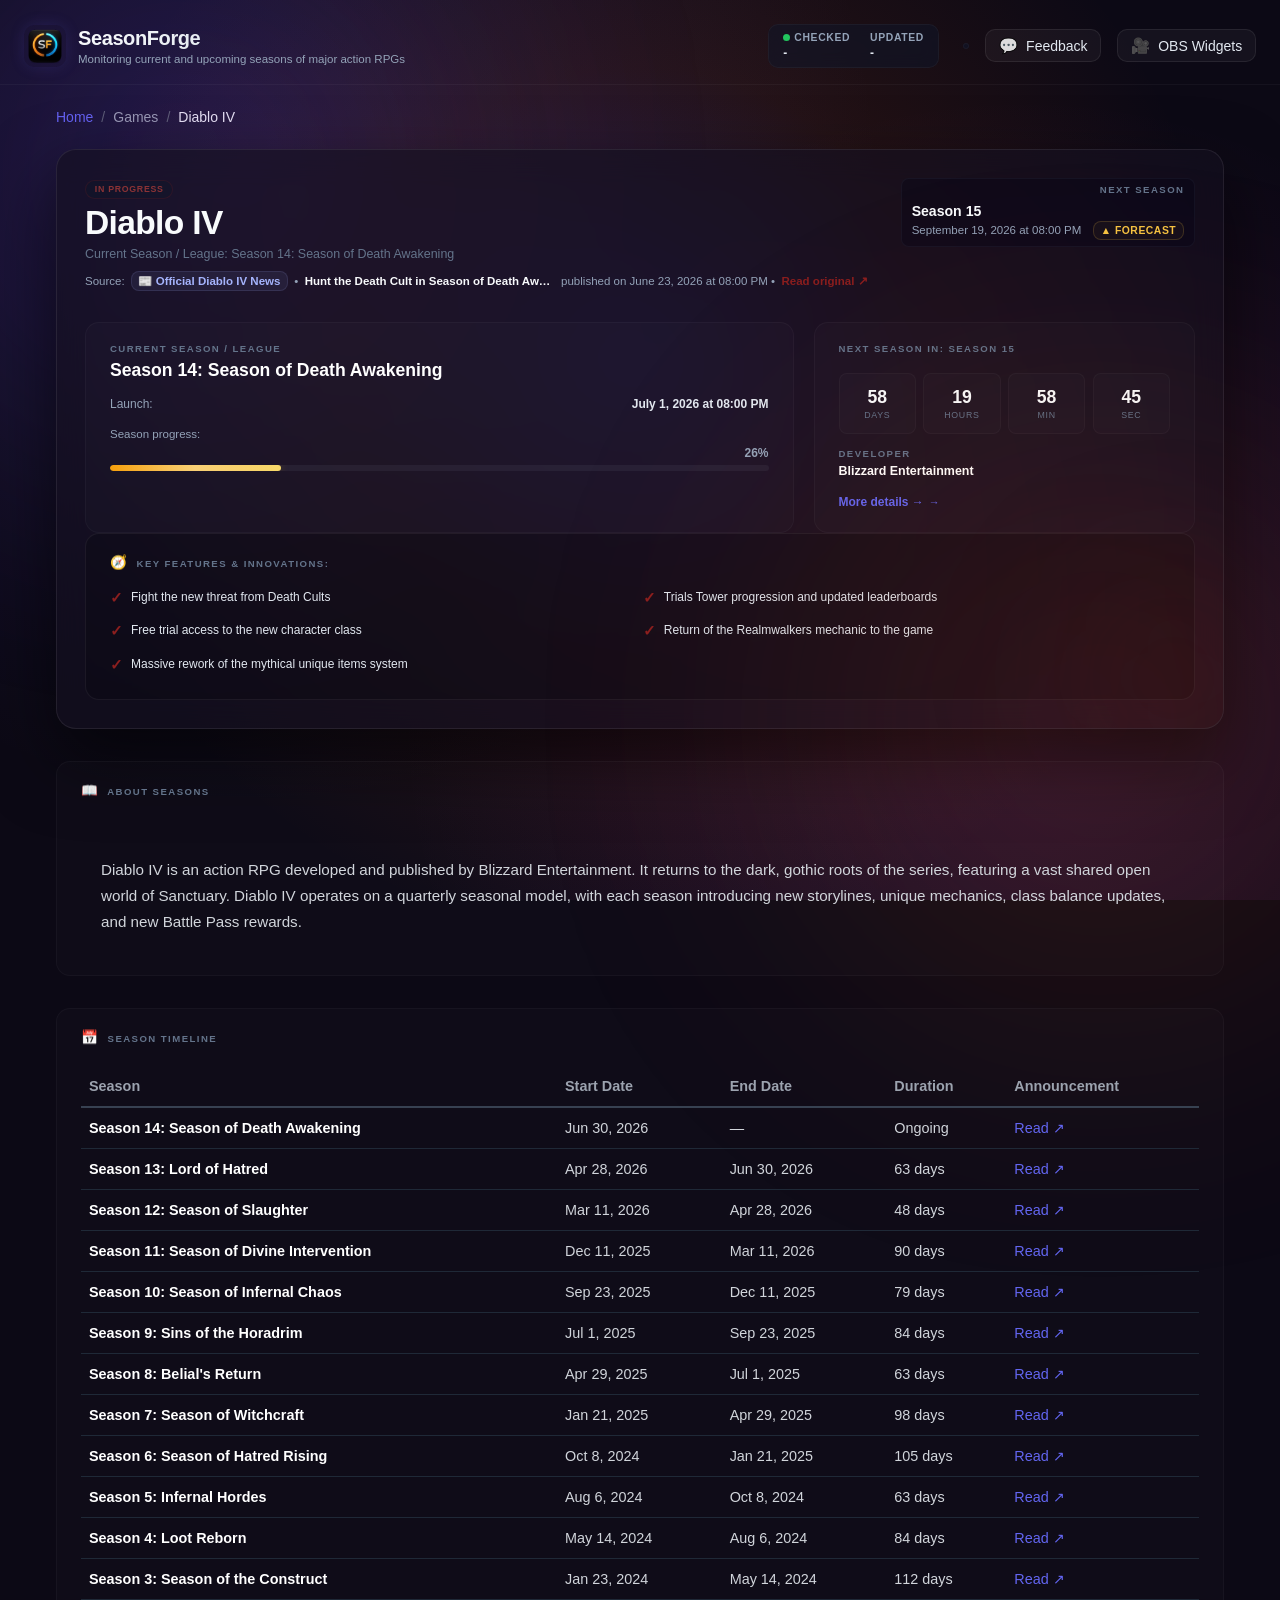
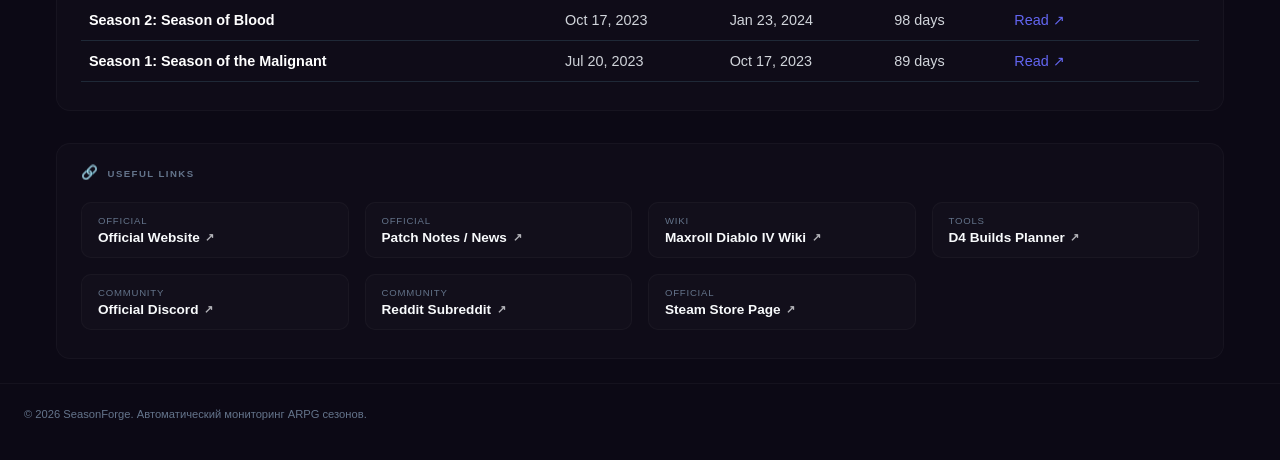
==== games/diablo-iv/index.html @ 928ba02d "fix: resolve CSS syntax error in .navbar__tab-emoji" ====
<!DOCTYPE html>
<html lang="en">
  <head>
    <meta charset="UTF-8" />
    <meta name="viewport" content="width=device-width, initial-scale=1.0" />
    <title>Diablo IV - SeasonForge</title>
    <meta name="description" content="Track Diablo IV seasons. Current: Season 14: Season of Death Awakening. Next season: Season 15 starts on 2026-09-19T17:00:00Z. Get live countdowns, timeline history, and useful links." />
    
    <!-- Open Graph / Facebook -->
    <meta property="og:type" content="website" />
    <meta property="og:title" content="Diablo IV - SeasonForge" />
    <meta property="og:description" content="Track Diablo IV seasons. Current: Season 14: Season of Death Awakening. Next season: Season 15 starts on 2026-09-19T17:00:00Z. Get live countdowns, timeline history, and useful links." />
    <meta property="og:image" content="https://seasonforge.online/assets/images/og-image.jpg" />
    
    <!-- Twitter -->
    <meta name="twitter:card" content="summary_large_image" />
    <meta name="twitter:title" content="Diablo IV - SeasonForge" />
    <meta name="twitter:description" content="Track Diablo IV seasons. Current: Season 14: Season of Death Awakening. Next season: Season 15 starts on 2026-09-19T17:00:00Z. Get live countdowns, timeline history, and useful links." />
    <meta name="twitter:image" content="https://seasonforge.online/assets/images/og-image.jpg" />

    <link rel="stylesheet" href="../../src/styles/main.css?v=1.0.1" />
    <link rel="icon" href="../../assets/favicon.png" type="image/png" />
    <link rel="canonical" href="https://seasonforge.online/games/diablo-iv/" />
    <link rel="alternate" hreflang="x-default" href="https://seasonforge.online/games/diablo-iv/" />
    <link rel="alternate" hreflang="en" href="https://seasonforge.online/games/diablo-iv/" />
    <link rel="alternate" hreflang="ru" href="https://seasonforge.online/games/diablo-iv/?lang=ru" />
    
    <!-- Schema.org JSON-LD -->
    <script type="application/ld+json">{
  "@context": "https://schema.org",
  "@graph": [
    {
      "@type": "VideoGame",
      "name": "Diablo IV",
      "description": "Diablo IV is an action RPG developed and published by Blizzard Entertainment. It returns to the dark, gothic roots of the series, featuring a vast shared open world of Sanctuary. Diablo IV operates on a quarterly seasonal model, with each season introducing new storylines, unique mechanics, class balance updates, and new Battle Pass rewards.",
      "applicationCategory": "Game",
      "operatingSystem": "Windows",
      "publisher": {
        "@type": "Organization",
        "name": "Blizzard Entertainment"
      },
      "url": "https://seasonforge.online/games/diablo-iv/",
      "gamePlatform": [
        "PC",
        "Console"
      ],
      "genre": [
        "ARPG",
        "Action"
      ]
    },
    {
      "@type": "Event",
      "name": "Diablo IV - Season 14: Season of Death Awakening Launch",
      "startDate": "2026-07-01T17:00:00Z",
      "eventAttendanceMode": "https://schema.org/OnlineEventAttendanceMode",
      "eventStatus": "https://schema.org/EventScheduled",
      "location": {
        "@type": "VirtualLocation",
        "url": "https://seasonforge.online/games/diablo-iv/"
      },
      "description": "Launch event of the Season 14: Season of Death Awakening season for Diablo IV.",
      "organizer": {
        "@type": "Organization",
        "name": "Blizzard Entertainment"
      }
    },
    {
      "@type": "Event",
      "name": "Diablo IV - Season 15 Launch",
      "startDate": "2026-09-19T17:00:00Z",
      "eventAttendanceMode": "https://schema.org/OnlineEventAttendanceMode",
      "eventStatus": "https://schema.org/EventScheduled",
      "location": {
        "@type": "VirtualLocation",
        "url": "https://seasonforge.online/games/diablo-iv/"
      },
      "description": "Launch event of the upcoming Season 15 season for Diablo IV.",
      "organizer": {
        "@type": "Organization",
        "name": "Blizzard Entertainment"
      }
    }
  ]
}</script>
  </head>
  <body>
    <header class="app-header">
      <a href="../../" class="app-header__logo-block" style="text-decoration: none; color: inherit;">
        <div class="app-header__icon" style="padding: 0; overflow: hidden; background: transparent; border: none;">
          <img src="../../assets/favicon.png" alt="SeasonForge Icon" style="width: 100%; height: 100%; object-fit: cover; border-radius: inherit;" />
        </div>
        <div>
          <h1 class="app-header__title">SeasonForge</h1>
          <p class="app-header__subtitle" id="app-header-subtitle">Monitoring current and upcoming seasons of major action RPGs</p>
        </div>
      </a>
      <div class="app-header__right-block">
        <div class="app-header__meta">
          <div class="app-header__meta-item">
            <span class="app-header__meta-label" id="lbl-status-check"><span class="status-dot"></span> Checked</span>
            <strong id="last-checked-time">-</strong>
          </div>
          <div class="app-header__meta-item">
            <span class="app-header__meta-label" id="lbl-last-updated">Updated</span>
            <strong id="last-updated-time">-</strong>
          </div>
        </div>
        <div class="app-header__tools">
          <div id="lang-switcher" class="lang-switcher"></div>
          <button id="feedback-trigger-btn" class="feedback-trigger-btn">
            <span class="feedback-trigger-btn__icon">💬</span>
            <span id="lbl-feedback-btn">Feedback</span>
          </button>
          <button id="streamer-trigger-btn" class="streamer-trigger-btn">
            <span class="streamer-trigger-btn__icon">🎥</span>
            <span id="lbl-streamer-btn">OBS Widgets</span>
          </button>
        </div>
      </div>
    </header>

    <div class="app-layout" style="display: flex; flex-direction: column; gap: 1rem; max-width: 1200px; margin: 0 auto; padding: 1.5rem 1rem;">
      <nav class="breadcrumbs" id="breadcrumbs" style="display: flex; align-items: center; gap: 0.5rem; font-size: 0.875rem; color: #9ca3af; margin-bottom: 0.5rem;">
        <a href="../../" class="breadcrumbs__link" id="breadcrumbs-home" style="color: var(--color-primary, #6366f1); text-decoration: none; transition: opacity 0.2s;">Home</a>
        <span class="breadcrumbs__separator" style="opacity: 0.5;">/</span>
        <span class="breadcrumbs__link" id="breadcrumbs-games" style="color: #9ca3af;">Games</span>
        <span class="breadcrumbs__separator" style="opacity: 0.5;">/</span>
        <span class="breadcrumbs__current" style="color: #f3f4f6; font-weight: 500;">Diablo IV</span>
      </nav>

      <main class="game-page-content" id="game-page-root" data-game-id="diablo-iv" style="width: 100%;">
        
    <article class="game-card" data-game-id="diablo-iv" style="--game-color: #8b1f1f;">
      <div class="game-card__glow"></div>
      <div class="game-card__header">
        <div class="game-card__title-block">
          <span class="game-card__pill game-card__pill--in-progress">IN PROGRESS</span>
          <h2 class="game-card__title">Diablo IV</h2>
          <p class="game-card__subtitle">Current Season / League: Season 14: Season of Death Awakening</p>
          
      <p class="game-card__source-info">
        Source: <span class="game-card__source-badge">📰 Official Diablo IV News</span> • 
        <span class="game-card__source-title" title="Hunt the Death Cult in Season of Death Awakening">Hunt the Death Cult in Season of Death Awakening</span> published on June 23, 2026 at 08:00 PM • 
        <a href="https://news.blizzard.com/en-us/article/24268702/hunt-the-death-cult-in-season-of-death-awakening" target="_blank" class="game-card__source-link">Read original ↗</a>
      </p>
    
        </div>
        <div class="game-card__next-season">
          <span class="game-card__label">Next Season</span>
          <div class="game-card__next-season-title">
            <strong>Season 15</strong>
          </div>
          <p class="game-card__next-season-date">September 19, 2026 at 08:00 PM <span class="verification-badge verification-badge--estimated" title="This date is calculated by an algorithm based on historical cycles and is not an official announcement" style="margin-left: 0.5rem; cursor: help; vertical-align: middle;">▲ Forecast</span></p>
        </div>
      </div>

      <div class="game-card__body">
        <section class="game-card__panel game-card__panel--main">
          <span class="game-card__label">Current Season / League</span>
          <h3 class="game-card__season">
            <span>Season 14: Season of Death Awakening</span>
          </h3>
          <div class="game-card__meta-row">
            <span>Launch:</span>
            <span>July 1, 2026 at 08:00 PM</span>
          </div>

          <div class="game-card__progress-block">
            <div class="game-card__progress-meta">
              <span>Season progress:</span>
            </div>
            
    <div class="progress-bar" role="progressbar" aria-valuemin="0" aria-valuemax="100" aria-valuenow="26">
      <div class="progress-bar__label">26%</div>
      <div class="progress-bar__track">
        <div class="progress-bar__fill" style="width: 26%; "></div>
      </div>
    </div>
  
          </div>
          
        </section>

        <section class="game-card__panel game-card__panel--side">
          <span class="game-card__label">
            <span class="game-card__countdown-prefix">Next season in:</span>
            <span class="game-card__countdown-name">Season 15</span>
          </span>
          
      <div class="game-card__countdown">
        <div class="game-card__countdown-item"><strong data-countdown="days">58</strong><span>days</span></div>
        <div class="game-card__countdown-item"><strong data-countdown="hours">19</strong><span>hours</span></div>
        <div class="game-card__countdown-item"><strong data-countdown="minutes">58</strong><span>min</span></div>
        <div class="game-card__countdown-item"><strong data-countdown="seconds">45</strong><span>sec</span></div>
      </div>
    
          <div class="game-card__developer">
            <span class="game-card__label">Developer</span>
            <strong>Blizzard Entertainment</strong>
          </div>
          <a class="game-card__link" href="https://news.blizzard.com/en-us/article/24268702/hunt-the-death-cult-in-season-of-death-awakening" target="_blank" rel="noopener noreferrer">More details →</a>
        </section>
      </div>

      
      <section class="game-card__panel game-card__panel--features">
        <div class="game-card__features-header">
          <span class="game-card__label"><span class="game-card__features-compass">🧭</span> KEY FEATURES & INNOVATIONS:</span>
        </div>
        <ul class="game-card__feature-grid">
      <li class="game-card__feature-item">
        <span class="game-card__feature-check">✓</span>
        <span class="game-card__feature-text">Fight the new threat from Death Cults</span>
      </li>
    
      <li class="game-card__feature-item">
        <span class="game-card__feature-check">✓</span>
        <span class="game-card__feature-text">Trials Tower progression and updated leaderboards</span>
      </li>
    
      <li class="game-card__feature-item">
        <span class="game-card__feature-check">✓</span>
        <span class="game-card__feature-text">Free trial access to the new character class</span>
      </li>
    
      <li class="game-card__feature-item">
        <span class="game-card__feature-check">✓</span>
        <span class="game-card__feature-text">Return of the Realmwalkers mechanic to the game</span>
      </li>
    
      <li class="game-card__feature-item">
        <span class="game-card__feature-check">✓</span>
        <span class="game-card__feature-text">Massive rework of the mythical unique items system</span>
      </li>
    </ul>
      </section>
    
      <div class="game-card__watermark">
        <img src="../../assets/logo.png" alt="SeasonForge Logo" class="game-card__watermark-logo" />
        <span class="game-card__watermark-dot">•</span>
        <span class="game-card__watermark-text">seasonforge.online</span>
      </div>
    </article>
  
      </main>

      <!-- About Section -->
      <section class="game-card__panel game-card__panel--about" id="about-section" style="margin-top: 1rem; width: 100%;">
        <div class="game-card__features-header">
          <span class="game-card__label"><span class="game-card__features-compass">📖</span> <span id="lbl-about-title">About Seasons</span></span>
        </div>
        <div class="game-card__about-content" id="about-content" style="padding: 1.25rem; line-height: 1.7; color: #d1d5db; font-size: 0.95rem; white-space: pre-line;">
          Diablo IV is an action RPG developed and published by Blizzard Entertainment. It returns to the dark, gothic roots of the series, featuring a vast shared open world of Sanctuary. Diablo IV operates on a quarterly seasonal model, with each season introducing new storylines, unique mechanics, class balance updates, and new Battle Pass rewards.
        </div>
      </section>

      <!-- Embedded bilingual content for zero-fetch translation -->
      <script type="application/json" id="about-translations-data">{"en":"Diablo IV is an action RPG developed and published by Blizzard Entertainment. It returns to the dark, gothic roots of the series, featuring a vast shared open world of Sanctuary. Diablo IV operates on a quarterly seasonal model, with each season introducing new storylines, unique mechanics, class balance updates, and new Battle Pass rewards.","ru":"Diablo IV — это action RPG, разработанная и выпущенная Blizzard Entertainment. Игра возвращается к мрачным готическим корням серии, предлагая просторный общий открытый мир Санктуария. Diablo IV работает по квартальной сезонной модели, где каждый сезон представляет новые сюжетные линии, уникальные механики, изменения баланса классов и награды боевого пропуска."}</script>

      <!-- Season Timeline Section -->
      <section class="game-card__panel game-card__panel--history" id="history-section" style="margin-top: 1rem; width: 100%;">
        <div class="game-card__features-header">
          <span class="game-card__label"><span class="game-card__features-compass">📅</span> <span id="lbl-history-title">Season Timeline</span></span>
        </div>
        <div class="game-card__history-table-container" style="overflow-x: auto; padding: 0.5rem 0;">
          <table class="history-table" style="width: 100%; border-collapse: collapse; text-align: left; font-size: 0.9rem; color: #d1d5db;">
            <thead>
              <tr style="border-bottom: 2px solid #374151;">
                <th id="lbl-th-season" style="padding: 0.75rem 0.5rem; color: #9ca3af;">Season</th>
                <th id="lbl-th-start" style="padding: 0.75rem 0.5rem; color: #9ca3af;">Start Date</th>
                <th id="lbl-th-end" style="padding: 0.75rem 0.5rem; color: #9ca3af;">End Date</th>
                <th id="lbl-th-duration" style="padding: 0.75rem 0.5rem; color: #9ca3af;">Duration</th>
                <th id="lbl-th-link" style="padding: 0.75rem 0.5rem; color: #9ca3af;">Announcement</th>
              </tr>
            </thead>
            <tbody id="history-table-body">
              
            <tr style="border-bottom: 1px solid #1f2937;">
              <td style="padding: 0.75rem 0.5rem; font-weight: 600; color: #ffffff;">Season 14: Season of Death Awakening</td>
              <td style="padding: 0.75rem 0.5rem;">Jun 30, 2026</td>
              <td style="padding: 0.75rem 0.5rem;">—</td>
              <td style="padding: 0.75rem 0.5rem;">Ongoing</td>
              <td style="padding: 0.75rem 0.5rem;"><a href="https://news.blizzard.com/en-us/article/24268702/hunt-the-death-cult-in-season-of-death-awakening" target="_blank" class="history-table__link">Read ↗</a></td>
            </tr>
          

            <tr style="border-bottom: 1px solid #1f2937;">
              <td style="padding: 0.75rem 0.5rem; font-weight: 600; color: #ffffff;">Season 13: Lord of Hatred</td>
              <td style="padding: 0.75rem 0.5rem;">Apr 28, 2026</td>
              <td style="padding: 0.75rem 0.5rem;">Jun 30, 2026</td>
              <td style="padding: 0.75rem 0.5rem;">63 days</td>
              <td style="padding: 0.75rem 0.5rem;"><a href="https://news.blizzard.com/en-us/diablo4" target="_blank" class="history-table__link">Read ↗</a></td>
            </tr>
          

            <tr style="border-bottom: 1px solid #1f2937;">
              <td style="padding: 0.75rem 0.5rem; font-weight: 600; color: #ffffff;">Season 12: Season of Slaughter</td>
              <td style="padding: 0.75rem 0.5rem;">Mar 11, 2026</td>
              <td style="padding: 0.75rem 0.5rem;">Apr 28, 2026</td>
              <td style="padding: 0.75rem 0.5rem;">48 days</td>
              <td style="padding: 0.75rem 0.5rem;"><a href="https://news.blizzard.com/en-us/diablo4" target="_blank" class="history-table__link">Read ↗</a></td>
            </tr>
          

            <tr style="border-bottom: 1px solid #1f2937;">
              <td style="padding: 0.75rem 0.5rem; font-weight: 600; color: #ffffff;">Season 11: Season of Divine Intervention</td>
              <td style="padding: 0.75rem 0.5rem;">Dec 11, 2025</td>
              <td style="padding: 0.75rem 0.5rem;">Mar 11, 2026</td>
              <td style="padding: 0.75rem 0.5rem;">90 days</td>
              <td style="padding: 0.75rem 0.5rem;"><a href="https://news.blizzard.com/en-us/diablo4" target="_blank" class="history-table__link">Read ↗</a></td>
            </tr>
          

            <tr style="border-bottom: 1px solid #1f2937;">
              <td style="padding: 0.75rem 0.5rem; font-weight: 600; color: #ffffff;">Season 10: Season of Infernal Chaos</td>
              <td style="padding: 0.75rem 0.5rem;">Sep 23, 2025</td>
              <td style="padding: 0.75rem 0.5rem;">Dec 11, 2025</td>
              <td style="padding: 0.75rem 0.5rem;">79 days</td>
              <td style="padding: 0.75rem 0.5rem;"><a href="https://news.blizzard.com/en-us/diablo4" target="_blank" class="history-table__link">Read ↗</a></td>
            </tr>
          

            <tr style="border-bottom: 1px solid #1f2937;">
              <td style="padding: 0.75rem 0.5rem; font-weight: 600; color: #ffffff;">Season 9: Sins of the Horadrim</td>
              <td style="padding: 0.75rem 0.5rem;">Jul 1, 2025</td>
              <td style="padding: 0.75rem 0.5rem;">Sep 23, 2025</td>
              <td style="padding: 0.75rem 0.5rem;">84 days</td>
              <td style="padding: 0.75rem 0.5rem;"><a href="https://news.blizzard.com/en-us/diablo4" target="_blank" class="history-table__link">Read ↗</a></td>
            </tr>
          

            <tr style="border-bottom: 1px solid #1f2937;">
              <td style="padding: 0.75rem 0.5rem; font-weight: 600; color: #ffffff;">Season 8: Belial&#39;s Return</td>
              <td style="padding: 0.75rem 0.5rem;">Apr 29, 2025</td>
              <td style="padding: 0.75rem 0.5rem;">Jul 1, 2025</td>
              <td style="padding: 0.75rem 0.5rem;">63 days</td>
              <td style="padding: 0.75rem 0.5rem;"><a href="https://news.blizzard.com/en-us/diablo4" target="_blank" class="history-table__link">Read ↗</a></td>
            </tr>
          

            <tr style="border-bottom: 1px solid #1f2937;">
              <td style="padding: 0.75rem 0.5rem; font-weight: 600; color: #ffffff;">Season 7: Season of Witchcraft</td>
              <td style="padding: 0.75rem 0.5rem;">Jan 21, 2025</td>
              <td style="padding: 0.75rem 0.5rem;">Apr 29, 2025</td>
              <td style="padding: 0.75rem 0.5rem;">98 days</td>
              <td style="padding: 0.75rem 0.5rem;"><a href="https://news.blizzard.com/en-us/diablo4" target="_blank" class="history-table__link">Read ↗</a></td>
            </tr>
          

            <tr style="border-bottom: 1px solid #1f2937;">
              <td style="padding: 0.75rem 0.5rem; font-weight: 600; color: #ffffff;">Season 6: Season of Hatred Rising</td>
              <td style="padding: 0.75rem 0.5rem;">Oct 8, 2024</td>
              <td style="padding: 0.75rem 0.5rem;">Jan 21, 2025</td>
              <td style="padding: 0.75rem 0.5rem;">105 days</td>
              <td style="padding: 0.75rem 0.5rem;"><a href="https://news.blizzard.com/en-us/diablo4" target="_blank" class="history-table__link">Read ↗</a></td>
            </tr>
          

            <tr style="border-bottom: 1px solid #1f2937;">
              <td style="padding: 0.75rem 0.5rem; font-weight: 600; color: #ffffff;">Season 5: Infernal Hordes</td>
              <td style="padding: 0.75rem 0.5rem;">Aug 6, 2024</td>
              <td style="padding: 0.75rem 0.5rem;">Oct 8, 2024</td>
              <td style="padding: 0.75rem 0.5rem;">63 days</td>
              <td style="padding: 0.75rem 0.5rem;"><a href="https://news.blizzard.com/en-us/diablo4" target="_blank" class="history-table__link">Read ↗</a></td>
            </tr>
          

            <tr style="border-bottom: 1px solid #1f2937;">
              <td style="padding: 0.75rem 0.5rem; font-weight: 600; color: #ffffff;">Season 4: Loot Reborn</td>
              <td style="padding: 0.75rem 0.5rem;">May 14, 2024</td>
              <td style="padding: 0.75rem 0.5rem;">Aug 6, 2024</td>
              <td style="padding: 0.75rem 0.5rem;">84 days</td>
              <td style="padding: 0.75rem 0.5rem;"><a href="https://news.blizzard.com/en-us/diablo4" target="_blank" class="history-table__link">Read ↗</a></td>
            </tr>
          

            <tr style="border-bottom: 1px solid #1f2937;">
              <td style="padding: 0.75rem 0.5rem; font-weight: 600; color: #ffffff;">Season 3: Season of the Construct</td>
              <td style="padding: 0.75rem 0.5rem;">Jan 23, 2024</td>
              <td style="padding: 0.75rem 0.5rem;">May 14, 2024</td>
              <td style="padding: 0.75rem 0.5rem;">112 days</td>
              <td style="padding: 0.75rem 0.5rem;"><a href="https://news.blizzard.com/en-us/diablo4" target="_blank" class="history-table__link">Read ↗</a></td>
            </tr>
          

            <tr style="border-bottom: 1px solid #1f2937;">
              <td style="padding: 0.75rem 0.5rem; font-weight: 600; color: #ffffff;">Season 2: Season of Blood</td>
              <td style="padding: 0.75rem 0.5rem;">Oct 17, 2023</td>
              <td style="padding: 0.75rem 0.5rem;">Jan 23, 2024</td>
              <td style="padding: 0.75rem 0.5rem;">98 days</td>
              <td style="padding: 0.75rem 0.5rem;"><a href="https://news.blizzard.com/en-us/diablo4" target="_blank" class="history-table__link">Read ↗</a></td>
            </tr>
          

            <tr style="border-bottom: 1px solid #1f2937;">
              <td style="padding: 0.75rem 0.5rem; font-weight: 600; color: #ffffff;">Season 1: Season of the Malignant</td>
              <td style="padding: 0.75rem 0.5rem;">Jul 20, 2023</td>
              <td style="padding: 0.75rem 0.5rem;">Oct 17, 2023</td>
              <td style="padding: 0.75rem 0.5rem;">89 days</td>
              <td style="padding: 0.75rem 0.5rem;"><a href="https://news.blizzard.com/en-us/diablo4" target="_blank" class="history-table__link">Read ↗</a></td>
            </tr>
          
            </tbody>
          </table>
        </div>
      </section>

      <!-- Embedded history translations data -->
      <script type="application/json" id="history-translations-data">[{"season":{"en":"Season 14: Season of Death Awakening","ru":"Season 14: Season of Death Awakening"},"startDate":"2026-06-30","endDate":null,"sourceUrl":"https://news.blizzard.com/en-us/article/24268702/hunt-the-death-cult-in-season-of-death-awakening"},{"season":{"en":"Season 13: Lord of Hatred","ru":"Season 13: Lord of Hatred"},"startDate":"2026-04-28","endDate":"2026-06-30","sourceUrl":"https://news.blizzard.com/en-us/diablo4"},{"season":{"en":"Season 12: Season of Slaughter","ru":"Season 12: Season of Slaughter"},"startDate":"2026-03-11","endDate":"2026-04-28","sourceUrl":"https://news.blizzard.com/en-us/diablo4"},{"season":{"en":"Season 11: Season of Divine Intervention","ru":"Season 11: Season of Divine Intervention"},"startDate":"2025-12-11","endDate":"2026-03-11","sourceUrl":"https://news.blizzard.com/en-us/diablo4"},{"season":{"en":"Season 10: Season of Infernal Chaos","ru":"Season 10: Season of Infernal Chaos"},"startDate":"2025-09-23","endDate":"2025-12-11","sourceUrl":"https://news.blizzard.com/en-us/diablo4"},{"season":{"en":"Season 9: Sins of the Horadrim","ru":"Season 9: Sins of the Horadrim"},"startDate":"2025-07-01","endDate":"2025-09-23","sourceUrl":"https://news.blizzard.com/en-us/diablo4"},{"season":{"en":"Season 8: Belial's Return","ru":"Season 8: Belial's Return"},"startDate":"2025-04-29","endDate":"2025-07-01","sourceUrl":"https://news.blizzard.com/en-us/diablo4"},{"season":{"en":"Season 7: Season of Witchcraft","ru":"Season 7: Season of Witchcraft"},"startDate":"2025-01-21","endDate":"2025-04-29","sourceUrl":"https://news.blizzard.com/en-us/diablo4"},{"season":{"en":"Season 6: Season of Hatred Rising","ru":"Season 6: Season of Hatred Rising"},"startDate":"2024-10-08","endDate":"2025-01-21","sourceUrl":"https://news.blizzard.com/en-us/diablo4"},{"season":{"en":"Season 5: Infernal Hordes","ru":"Season 5: Infernal Hordes"},"startDate":"2024-08-06","endDate":"2024-10-08","sourceUrl":"https://news.blizzard.com/en-us/diablo4"},{"season":{"en":"Season 4: Loot Reborn","ru":"Season 4: Loot Reborn"},"startDate":"2024-05-14","endDate":"2024-08-06","sourceUrl":"https://news.blizzard.com/en-us/diablo4"},{"season":{"en":"Season 3: Season of the Construct","ru":"Season 3: Season of the Construct"},"startDate":"2024-01-23","endDate":"2024-05-14","sourceUrl":"https://news.blizzard.com/en-us/diablo4"},{"season":{"en":"Season 2: Season of Blood","ru":"Season 2: Season of Blood"},"startDate":"2023-10-17","endDate":"2024-01-23","sourceUrl":"https://news.blizzard.com/en-us/diablo4"},{"season":{"en":"Season 1: Season of the Malignant","ru":"Season 1: Season of the Malignant"},"startDate":"2023-07-20","endDate":"2023-10-17","sourceUrl":"https://news.blizzard.com/en-us/diablo4"}]</script>

      <!-- Useful Links Section -->
      <section class="game-card__panel game-card__panel--links" id="links-section" style="margin-top: 1rem; width: 100%;">
        <div class="game-card__features-header">
          <span class="game-card__label"><span class="game-card__features-compass">🔗</span> <span id="lbl-links-title">Useful Links</span></span>
        </div>
        <div class="game-card__links-grid" id="links-grid">
          
              <div class="game-card__link-item">
                <span class="game-card__link-category">Official</span>
                <a href="https://diablo4.blizzard.com/" target="_blank" class="game-card__link-anchor">Official Website</a>
              </div>
            

              <div class="game-card__link-item">
                <span class="game-card__link-category">Official</span>
                <a href="https://news.blizzard.com/diablo4" target="_blank" class="game-card__link-anchor">Patch Notes / News</a>
              </div>
            

              <div class="game-card__link-item">
                <span class="game-card__link-category">Wiki</span>
                <a href="https://maxroll.gg/d4" target="_blank" class="game-card__link-anchor">Maxroll Diablo IV Wiki</a>
              </div>
            

              <div class="game-card__link-item">
                <span class="game-card__link-category">Tools</span>
                <a href="https://d4builds.gg/" target="_blank" class="game-card__link-anchor">D4 Builds Planner</a>
              </div>
            

              <div class="game-card__link-item">
                <span class="game-card__link-category">Community</span>
                <a href="https://discord.gg/diablo" target="_blank" class="game-card__link-anchor">Official Discord</a>
              </div>
            

              <div class="game-card__link-item">
                <span class="game-card__link-category">Community</span>
                <a href="https://www.reddit.com/r/diablo4/" target="_blank" class="game-card__link-anchor">Reddit Subreddit</a>
              </div>
            

              <div class="game-card__link-item">
                <span class="game-card__link-category">Official</span>
                <a href="https://store.steampowered.com/app/2344520/Diablo_IV/" target="_blank" class="game-card__link-anchor">Steam Store Page</a>
              </div>
            
        </div>
      </section>

      <!-- Embedded links translations data -->
      <script type="application/json" id="links-translations-data">[{"category":"Official","label":{"en":"Official Website","ru":"Официальный сайт"},"url":"https://diablo4.blizzard.com/"},{"category":"Official","label":{"en":"Patch Notes / News","ru":"Новости и патчноуты"},"url":"https://news.blizzard.com/diablo4"},{"category":"Wiki","label":{"en":"Maxroll Diablo IV Wiki","ru":"Вики от Maxroll"},"url":"https://maxroll.gg/d4"},{"category":"Tools","label":{"en":"D4 Builds Planner","ru":"Конструктор билдов D4"},"url":"https://d4builds.gg/"},{"category":"Community","label":{"en":"Official Discord","ru":"Официальный Discord"},"url":"https://discord.gg/diablo"},{"category":"Community","label":{"en":"Reddit Subreddit","ru":"Сообщество Reddit"},"url":"https://www.reddit.com/r/diablo4/"},{"category":"Official","label":{"en":"Steam Store Page","ru":"Страница в Steam"},"url":"https://store.steampowered.com/app/2344520/Diablo_IV/"}]</script>
    </div>

    <footer class="app-footer">
      <span id="lbl-footer-text">© 2026 SeasonForge. Автоматический мониторинг ARPG сезонов.</span>
    </footer>

    <div id="toast-root"></div>
    <div id="modal-root"></div>
    <script type="module" src="../../src/game-page.js?v=1.0.1"></script>
  </body>
</html>
---- src/styles/main.css ----
:root {
  color-scheme: dark;
  --bg: #0c0915;
  --panel: rgba(20, 16, 32, 0.65);
  --panel-strong: rgba(12, 9, 21, 0.88);
  --text: #f8fafc;
  --muted: #94a3b8;
  --muted-strong: #64748b;
  --border: rgba(255, 255, 255, 0.08);
  --border-soft: rgba(255, 255, 255, 0.04);
  --accent: #6366f1;
  --accent-soft: rgba(99, 102, 241, 0.08);
  --accent-glow: rgba(99, 102, 241, 0.3);
  --gold: #f59e0b;
  --gold-soft: rgba(245, 158, 11, 0.12);
  --gold-glow: rgba(245, 158, 11, 0.25);
  --green-soft: rgba(16, 185, 129, 0.1);
  --green-text: #a7f3d0;
  --amber-soft: rgba(245, 158, 11, 0.1);
  --amber-text: #fef08a;
  --radius-xs: 8px;
  --radius-sm: 10px;
  --radius-md: 16px;
  --radius-lg: 20px;
  --radius-xl: 24px;
  --font: 'Plus Jakarta Sans', sans-serif;
  --shadow-card: 0 30px 70px rgba(0, 0, 0, 0.6);
  --shadow-glow: 0 0 40px rgba(99, 102, 241, 0.04);
}

* {
  box-sizing: border-box;
}

body {
  margin: 0;
  font-family: var(--font);
  background: #0c0915;
  background-image: 
    radial-gradient(circle at 50% 40%, rgba(139, 92, 246, 0.18) 0%, rgba(234, 88, 12, 0.1) 35%, transparent 70%),
    radial-gradient(circle at 20% 20%, rgba(99, 102, 241, 0.15) 0%, transparent 50%),
    radial-gradient(circle at 80% 80%, rgba(217, 70, 239, 0.12) 0%, transparent 50%);
  background-attachment: fixed;
  color: #f8fafc;
  min-height: 100vh;
  overflow-x: hidden;
}

/* Ambient glow orbs */
body::before,
body::after {
  content: '';
  position: fixed;
  border-radius: 999px;
  filter: blur(140px);
  pointer-events: none;
  z-index: 0;
  opacity: 0.45;
}

body::before {
  width: 520px;
  height: 520px;
  top: -80px;
  left: -80px;
  background: rgba(124, 58, 237, 0.35);
}

body::after {
  width: 600px;
  height: 600px;
  right: -120px;
  bottom: -120px;
  background: rgba(234, 88, 12, 0.28);
}

/* ===== LAYOUT ===== */

.app-layout {
  display: grid;
  grid-template-columns: 380px minmax(0, 1fr);
  gap: 1.25rem;
  padding: 1.5rem 1.5rem 2rem;
  max-width: 1400px;
  margin: 0 auto;
}

#navbar,
#content {
  position: relative;
  z-index: 1;
}

#navbar {
  padding: 0;
}

#content {
  padding: 0;
  min-width: 0;
}

/* Shared panel style */
.navbar-panel,
.game-card,
.timeline-card,
.modal__content,
.toast {
  background: var(--panel);
  border: 1px solid var(--border);
  box-shadow: var(--shadow-card), inset 0 1px 0 rgba(255, 255, 255, 0.05);
  backdrop-filter: blur(12px);
}

/* ===== NAVBAR — Game Selection Panel ===== */

.navbar-panel {
  border-radius: var(--radius-md);
  padding: 0.75rem 0.75rem;
  position: sticky;
  top: 2.5rem;
  border-color: rgba(148, 163, 184, 0.15);
  box-shadow: var(--shadow-card), var(--shadow-glow);
}

.navbar-panel__header {
  display: flex;
  align-items: center;
  justify-content: space-between;
  gap: 0.6rem;
  margin-bottom: 0.4rem;
  padding-bottom: 0.4rem;
  border-bottom: 1px solid var(--border-soft);
}

.navbar-panel__icon {
  width: 36px;
  height: 36px;
  border-radius: var(--radius-sm);
  background: linear-gradient(135deg, rgba(99, 102, 241, 0.2), rgba(99, 102, 241, 0.08));
  border: 1px solid rgba(99, 102, 241, 0.3);
  display: flex;
  align-items: center;
  justify-content: center;
  font-size: 1rem;
  color: #a5b4fc;
}

.navbar-panel__eyebrow {
  margin: 0 0 0.15rem;
  font-size: 0.62rem;
  letter-spacing: 0.2em;
  text-transform: uppercase;
  color: #a5b4fc;
  font-weight: 600;
}

.navbar-panel__title {
  margin: 0;
  font-size: 1.1rem;
  font-weight: 800;
  letter-spacing: -0.03em;
  background: linear-gradient(135deg, #f8fafc, #a5b4fc);
  -webkit-background-clip: text;
  -webkit-text-fill-color: transparent;
  background-clip: text;
}

.navbar-panel__caption {
  margin: 0 0 0.5rem;
  font-size: 0.65rem;
  color: var(--muted-strong);
  letter-spacing: 0.02em;
}

.navbar__list {
  display: flex;
  flex-direction: column;
  gap: 0.6rem;
}

.navbar__tab {
  display: flex;
  align-items: center;
  gap: 0.4rem;
  padding: 0.5rem 0.55rem;
  border-radius: var(--radius-xs);
  background: rgba(18, 14, 28, 0.65);
  border: 1px solid rgba(255, 255, 255, 0.06);
  cursor: pointer;
  transition: transform 0.3s cubic-bezier(0.175, 0.885, 0.32, 1.275), 
              border-color 0.3s ease, 
              box-shadow 0.3s ease, 
              background 0.3s ease;
  min-height: 42px;
  position: relative;
}

.navbar__tab:hover {
  transform: translateY(-2px);
  border-color: color-mix(in srgb, var(--tab-color, var(--gold)) 40%, rgba(255, 255, 255, 0.15));
  background: linear-gradient(135deg, rgba(255, 255, 255, 0.04), color-mix(in srgb, var(--tab-color, var(--gold)) 8%, transparent));
  box-shadow: 0 6px 16px rgba(0, 0, 0, 0.35);
}

.navbar__tab:hover .navbar__tab-icon,
.navbar__tab:hover .navbar__tab-logo,
.navbar__tab:hover .navbar__tab-emoji {
  filter: drop-shadow(0 0 5px color-mix(in srgb, var(--tab-color, var(--gold)) 40%, transparent));
  transform: scale(1.04);
}

.navbar__tab.navbar__link--active {
  border-color: color-mix(in srgb, var(--tab-color, var(--gold)) 60%, transparent);
  box-shadow: 0 0 16px color-mix(in srgb, var(--tab-color, var(--gold)) 10%, transparent) inset,
              0 4px 20px rgba(0, 0, 0, 0.4),
              0 0 15px color-mix(in srgb, var(--tab-color, var(--gold)) 12%, transparent);
  background: linear-gradient(135deg, 
    rgba(255, 255, 255, 0.03),
    color-mix(in srgb, var(--tab-color, var(--gold)) 15%, transparent)
  );
  border-left: 4px solid var(--tab-color, var(--gold));
  border-radius: var(--radius-xs);
}

.navbar__tab-main {
  display: flex;
  align-items: center;
  gap: 0.65rem;
  flex: 1;
  min-width: 0;
}

.navbar__tab-icon {
  width: 28px;
  height: 28px;
  border-radius: var(--radius-xs);
  background: rgba(15, 23, 42, 0.6);
  border: 1px solid rgba(255, 255, 255, 0.08);
  display: flex;
  align-items: center;
  justify-content: center;
  font-size: 0.95rem;
  flex-shrink: 0;
  transition: filter 0.3s ease, transform 0.3s cubic-bezier(0.175, 0.885, 0.32, 1.275), background 0.2s ease;
}

.navbar__link--active .navbar__tab-icon {
  background: var(--tab-color, var(--accent));
  border-color: var(--tab-color, var(--accent));
  box-shadow: 0 0 10px color-mix(in srgb, var(--tab-color, var(--accent)) 30%, transparent);
}

.navbar__tab-logo {
  width: 100%;
  height: 100%;
  object-fit: contain;
  border-radius: inherit;
  padding: 3px;
  box-sizing: border-box;
  display: block;
  transition: filter 0.3s ease, transform 0.3s cubic-bezier(0.175, 0.885, 0.32, 1.275);
}

.navbar__tab-emoji {
  transition: filter 0.3s ease, transform 0.3s cubic-bezier(0.175, 0.885, 0.32, 1.275);
  display: flex;
  align-items: center;
  justify-content: center;
}

.navbar__tab-copy {
  display: flex;
  flex-direction: column;
  gap: 0.05rem;
  min-width: 0;
}

.navbar__name {
  margin: 0;
  font-weight: 700;
  color: #f8fafc;
  font-size: 0.88rem;
  white-space: nowrap;
  overflow: hidden;
  text-overflow: ellipsis;
}

.navbar__link--active .navbar__name {
  color: #fff;
}

.navbar__season {
  margin: 0;
  font-size: 0.72rem;
  color: #9aa8c3;
  white-space: nowrap;
  overflow: hidden;
  text-overflow: ellipsis;
}

.navbar__status {
  padding: 0.15rem 0.45rem;
  border-radius: 999px;
  font-size: 0.55rem;
  color: var(--muted);
  text-transform: uppercase;
  letter-spacing: 0.08em;
  background: rgba(255, 255, 255, 0.02);
  white-space: nowrap;
  flex-shrink: 0;
  border: 1px solid rgba(255, 255, 255, 0.06);
}

.navbar__status--ending {
  background: rgba(245, 158, 11, 0.02);
  color: rgba(245, 158, 11, 0.85);
  border-color: rgba(245, 158, 11, 0.25);
}

.navbar__status--early-access {
  background: rgba(148, 163, 184, 0.02);
  color: rgba(148, 163, 184, 0.85);
  border-color: rgba(148, 163, 184, 0.25);
}

.navbar__status--in-progress {
  background: rgba(168, 85, 247, 0.02);
  color: rgba(168, 85, 247, 0.85);
  border-color: rgba(168, 85, 247, 0.25);
}

.navbar__status--active {
  background: rgba(59, 130, 246, 0.02);
  color: rgba(59, 130, 246, 0.85);
  border-color: rgba(59, 130, 246, 0.25);
}

.navbar__status--just-started {
  background: rgba(16, 185, 129, 0.02);
  color: rgba(16, 185, 129, 0.85);
  border-color: rgba(16, 185, 129, 0.25);
}

.navbar-panel__footer {
  display: flex;
  gap: 0.35rem;
  margin-top: 0.6rem;
  padding-top: 0.5rem;
  border-top: 1px solid var(--border-soft);
}

.navbar-panel__action {
  flex: 1;
  border: 1px solid rgba(148, 163, 184, 0.1);
  border-radius: var(--radius-xs);
  background: rgba(15, 23, 42, 0.7);
  color: #c7d2fe;
  padding: 0.4rem 0.5rem;
  font-weight: 600;
  cursor: pointer;
  font-size: 0.7rem;
  font-family: var(--font);
  transition: all 0.15s ease;
  letter-spacing: 0.02em;
}

.navbar-panel__action:hover {
  background: rgba(99, 102, 241, 0.12);
  border-color: rgba(99, 102, 241, 0.25);
  color: #f8fafc;
}

.navbar-panel__action--secondary {
  background: rgba(15, 23, 42, 0.6);
  color: var(--muted);
}

.navbar-panel__action--secondary:hover {
  background: rgba(99, 102, 241, 0.08);
  color: #c7d2fe;
}

/* ===== GAME CARD ===== */

.game-card {
  position: relative;
  overflow: hidden;
  border-radius: var(--radius-lg);
  padding: 1.75rem;
  min-height: 340px;
  background: rgba(20, 16, 32, 0.65);
  border: 1px solid rgba(255, 255, 255, 0.08);
  box-shadow: var(--shadow-card);
  backdrop-filter: blur(16px);
  transition: transform 0.25s ease, 
              border-color 0.25s ease, 
              box-shadow 0.25s ease;
}

.game-card:hover {
  transform: translateY(-2px);
  border-color: color-mix(in srgb, var(--game-color, var(--gold)) 40%, rgba(255, 255, 255, 0.15));
  box-shadow: 0 16px 36px rgba(0, 0, 0, 0.5), 0 0 15px color-mix(in srgb, var(--game-color, var(--gold)) 12%, transparent);
}

.game-card:hover .game-card__watermark-logo,
.game-card:hover .game-card__cta-icon-box img,
.game-card:hover .game-card__cta-icon {
  filter: drop-shadow(0 0 6px color-mix(in srgb, var(--game-color, var(--gold)) 50%, transparent));
  transform: scale(1.03);
}

.game-card__glow {
  position: absolute;
  inset: auto -60px -60px auto;
  width: 220px;
  height: 220px;
  border-radius: 999px;
  background: color-mix(in srgb, var(--game-color, var(--accent)) 15%, transparent);
  filter: blur(70px);
  pointer-events: none;
}

.game-card__header {
  display: flex;
  justify-content: space-between;
  align-items: flex-start;
  gap: 0.75rem;
  margin-bottom: 1.25rem;
}

.game-card__title-block {
  position: relative;
  z-index: 1;
}

.game-card__pill {
  display: inline-block;
  padding: 0.2rem 0.55rem;
  border-radius: 999px;
  font-size: 0.55rem;
  font-weight: 700;
  text-transform: uppercase;
  letter-spacing: 0.08em;
  border: 1px solid color-mix(in srgb, var(--game-color, var(--accent)) 20%, transparent);
  background: rgba(15, 23, 42, 0.4);
  color: color-mix(in srgb, var(--game-color, var(--accent)) 85%, #94a3b8);
}

.game-card__title {
  margin: 0.4rem 0 0;
  font-size: 2.1rem;
  font-weight: 700;
  letter-spacing: -0.02em;
  line-height: 1.15;
}

.game-card__subtitle {
  margin: 0.25rem 0 0;
  color: var(--muted-strong);
  font-size: 0.78rem;
}

.game-card__label {
  display: block;
  font-size: 0.6rem;
  text-transform: uppercase;
  letter-spacing: 0.15em;
  color: var(--muted-strong);
  margin-bottom: 0.35rem;
  font-weight: 600;
}

.game-card__next-season {
  position: relative;
  z-index: 1;
  text-align: right;
  padding: 0.35rem 0.6rem;
  border-radius: var(--radius-xs);
  background: rgba(2, 6, 23, 0.3);
  border: 1px solid rgba(148, 163, 184, 0.06);
  min-width: 140px;
}

.game-card__next-season strong {
  display: block;
  margin-top: 0.1rem;
  color: #f8fafc;
  font-size: 0.88rem;
  font-weight: 700;
}

.game-card__next-season-date {
  margin: 0.15rem 0 0;
  color: var(--muted);
  font-size: 0.72rem;
}

.game-card__body {
  display: grid;
  grid-template-columns: 1.3fr 0.7fr;
  gap: 1.25rem;
}

.game-card__panel {
  position: relative;
  z-index: 1;
  padding: 1.25rem 1.5rem;
  border-radius: 14px;
  background: rgba(255, 255, 255, 0.015);
  border: 1px solid rgba(255, 255, 255, 0.03);
}

.game-card__panel--main {
  min-height: 150px;
}

.game-card__panel--side {
  display: flex;
  flex-direction: column;
  justify-content: space-between;
  gap: 0.85rem;
}

.game-card__panel--features {
  grid-column: 1 / -1;
  padding-top: 1.25rem;
  padding-bottom: 1.25rem;
  background: rgba(0, 0, 0, 0.16);
  border: 1px solid rgba(255, 255, 255, 0.06);
}

.game-card__season {
  margin: 0 0 0.6rem;
  font-size: 1.1rem;
  font-weight: 700;
  color: #fff;
}

.game-card__meta-row {
  display: flex;
  justify-content: space-between;
  align-items: center;
  color: var(--muted);
  font-size: 0.75rem;
  margin-bottom: 0.65rem;
  padding: 0.2rem 0;
  border-radius: 0;
  background: transparent;
  border: none;
}

.game-card__meta-row span:last-child {
  color: #e2e8f0;
  font-weight: 600;
}

.game-card__progress-block {
  margin-top: 0.85rem;
}

.game-card__progress-meta {
  display: flex;
  justify-content: space-between;
  font-size: 0.72rem;
  color: var(--muted);
  margin-bottom: 0.35rem;
}

.game-card__details {
  margin-top: 0.5rem;
  padding-top: 0.4rem;
  border-top: 1px solid rgba(148, 163, 184, 0.1);
}

.game-card__details strong {
  display: block;
  color: #fff;
  margin-top: 0.15rem;
}

.game-card__features-block {
  margin-top: 0.3rem;
}

.game-card__features-header {
  display: flex;
  align-items: center;
  gap: 0.5rem;
  margin-bottom: 0.5rem;
}

.game-card__features-header::before {
  display: none;
}

.game-card__features-title {
  margin: 0;
  font-size: 0.72rem;
  text-transform: uppercase;
  letter-spacing: 0.16em;
  color: var(--muted);
  font-weight: 600;
}

.game-card__feature-grid {
  list-style: none;
  padding: 0;
  margin: 0;
  display: grid;
  grid-template-columns: repeat(2, minmax(0, 1fr));
  gap: 0.35rem;
}

.game-card__feature-item {
  font-size: 0.75rem;
  color: #e6eefb;
  padding: 0.3rem 0;
  display: flex;
  align-items: flex-start;
  gap: 0.5rem;
}

.game-card__feature-item::before {
  display: none;
}

/* Countdown inside game card — compact blocks */
.game-card__countdown {
  display: grid;
  grid-template-columns: repeat(4, minmax(0, 1fr));
  gap: 0.45rem;
}

.game-card__countdown-item {
  padding: 0.85rem 0.4rem;
  text-align: center;
  border-radius: var(--radius-xs);
  background: rgba(255, 255, 255, 0.015);
  border: 1px solid rgba(255, 255, 255, 0.03);
  display: flex;
  flex-direction: column;
  align-items: center;
  gap: 0.15rem;
}

.game-card__countdown-item strong {
  display: block;
  font-size: 1.1rem;
  color: #f8fafc;
  font-weight: 600;
  line-height: 1.1;
}

.game-card__countdown-item span {
  display: block;
  font-size: 0.55rem;
  text-transform: uppercase;
  color: var(--muted-strong);
  letter-spacing: 0.08em;
}

.game-card__developer {
  color: #fff;
  padding: 0;
  background: transparent;
  border: none;
}

.game-card__developer__label {
  font-size: 0.6rem;
  text-transform: uppercase;
  letter-spacing: 0.14em;
  color: var(--muted-strong);
  margin: 0 0 0.1rem;
}

.game-card__developer strong {
  display: block;
  margin-top: 0.05rem;
  font-size: 0.78rem;
  font-weight: 700;
}

.game-card__link {
  display: inline-flex;
  align-items: center;
  gap: 0.3rem;
  text-decoration: none;
  color: var(--accent);
  font-weight: 700;
  font-size: 0.75rem;
  transition: color 0.15s ease, gap 0.15s ease;
  padding: 0.2rem 0;
}

.game-card__link:hover {
  color: #a5b4fc;
  gap: 0.45rem;
}

.game-card__link::after {
  content: '→';
  font-size: 0.9em;
}

/* ===== GAME CARD CTA BLOCK ===== */
.game-card__cta-block {
  display: flex;
  align-items: center;
  gap: 1rem;
  background: rgba(15, 23, 42, 0.4);
  border: 1px solid rgba(139, 92, 246, 0.15);
  border-radius: var(--radius-sm);
  padding: 0.75rem 1rem;
  margin: 1.25rem 0 0 0;
  width: 100%;
  text-decoration: none;
  cursor: pointer;
  transition: border-color 0.2s ease, box-shadow 0.2s ease, background-color 0.2s ease;
}

.game-card__cta-icon-box {
  display: flex;
  align-items: center;
  justify-content: center;
  width: 2.2rem;
  height: 2.2rem;
  background: rgba(139, 92, 246, 0.08);
  border-radius: var(--radius-xs);
  font-size: 1.1rem;
  border: 1px solid rgba(139, 92, 246, 0.15);
}

.game-card__cta-content {
  display: flex;
  flex-direction: column;
  flex: 1;
  text-align: left;
}

.game-card__cta-title {
  color: var(--text);
  font-size: 0.85rem;
  font-weight: 700;
  letter-spacing: 0.02em;
}

.game-card__cta-subtitle {
  color: var(--muted);
  font-size: 0.7rem;
  opacity: 0.7;
  margin-top: 0.15rem;
}

.game-card__cta-arrow {
  color: var(--accent);
  font-size: 1.2rem;
  font-weight: 700;
  transition: transform 0.2s ease;
}

/* Hover effects */
.game-card__cta-block:hover {
  background-color: rgba(139, 92, 246, 0.08);
  border-color: rgba(139, 92, 246, 0.5);
  box-shadow: 0 0 15px rgba(139, 92, 246, 0.2);
}

.game-card__cta-block:hover .game-card__cta-arrow {
  transform: translateX(3px);
}

/* ===== STATUS BADGE (standalone) ===== */

.status-badge {
  display: inline-block;
  padding: 0.25rem 0.6rem;
  border-radius: 999px;
  font-size: 0.65rem;
  font-weight: 700;
  text-transform: uppercase;
  letter-spacing: 0.08em;
  border: 1px solid rgba(148, 163, 184, 0.1);
}

.status-badge--active {
  background: rgba(16, 185, 129, 0.14);
  color: var(--green-text);
  border-color: rgba(16, 185, 129, 0.2);
}

.status-badge--in-development {
  background: var(--amber-soft);
  color: var(--amber-text);
  border-color: rgba(245, 158, 11, 0.2);
}

.status-badge--default {
  background: rgba(99, 102, 241, 0.14);
  color: #c7d2fe;
  border-color: rgba(99, 102, 241, 0.15);
}

/* ===== PROGRESS BAR ===== */

.progress-bar {
  display: grid;
  gap: 0.3rem;
}

.progress-bar__label {
  text-align: right;
  font-size: 0.75rem;
  color: var(--muted);
  font-weight: 600;
}

.progress-bar__track {
  height: 0.4rem;
  border-radius: 999px;
  background: rgba(148, 163, 184, 0.08);
  overflow: hidden;
  position: relative;
}

.progress-bar__fill {
  height: 100%;
  border-radius: inherit;
  background: linear-gradient(90deg, var(--gold), #f7d96a);
  box-shadow: 0 0 8px var(--gold-glow);
  transition: width 0.3s ease;
  position: relative;
}

.progress-bar__fill::after {
  content: '';
  position: absolute;
  inset: 0;
  border-radius: inherit;
  background: linear-gradient(90deg, transparent, rgba(255, 255, 255, 0.3), transparent);
  animation: shimmer 2s ease-in-out infinite;
}

@keyframes shimmer {
  0% { transform: translateX(-100%); }
  100% { transform: translateX(100%); }
}

/* ===== TIMELINE ===== */

.timeline-view-wrapper {
  display: flex;
  flex-direction: column;
  gap: 1.5rem;
}

.timeline-card {
  position: relative;
  border-radius: var(--radius-md);
  padding: 1.5rem;
  margin-top: 0;
  background: rgba(18, 14, 28, 0.65);
  border: 1px solid rgba(255, 255, 255, 0.08);
  backdrop-filter: blur(16px);
}

.timeline-card__header {
  display: flex;
  justify-content: space-between;
  align-items: center;
  margin-bottom: 1.25rem;
  padding-bottom: 0.85rem;
  border-bottom: 1px solid rgba(255, 255, 255, 0.05);
}

.timeline-card__title {
  margin: 0;
  font-size: 1.05rem;
  font-weight: 800;
  color: #e6eefb;
  letter-spacing: 0.02em;
}

.timeline-card__caption {
  margin: 0.25rem 0 0;
  color: var(--muted);
  font-size: 0.78rem;
}

.timeline-card__year-badge {
  background: rgba(139, 92, 246, 0.15);
  color: var(--accent);
  border: 1px solid rgba(139, 92, 246, 0.3);
  padding: 0.25rem 0.65rem;
  border-radius: var(--radius-xs);
  font-size: 0.75rem;
  font-weight: 700;
}

/* --- HORIZONTAL GRID --- */
.timeline-map__scroll-container {
  width: 100%;
  overflow-x: auto;
  scrollbar-width: thin;
  -webkit-overflow-scrolling: touch;
  border-radius: var(--radius-sm);
}

.timeline-map__grid {
  position: relative;
  background: rgba(255, 255, 255, 0.03);
  border: 1px solid rgba(255, 255, 255, 0.12);
  border-radius: var(--radius-sm);
  padding: 2.25rem 1.25rem 1.25rem 1.25rem;
  overflow: hidden;
  box-shadow: inset 0 1px 0 rgba(255, 255, 255, 0.08), inset 0 0 30px rgba(139, 92, 246, 0.06);
}

.timeline-map__months {
  display: flex;
  margin-left: 180px;
  border-bottom: 1px solid rgba(255, 255, 255, 0.05);
  padding-bottom: 0.75rem;
  margin-bottom: 1.5rem;
  position: relative;
  z-index: 2;
}

.timeline-map__month {
  flex: 1;
  text-align: center;
  font-size: 0.72rem;
  font-weight: 800;
  color: var(--muted);
  letter-spacing: 0.05em;
}

.timeline-map__grid-lines {
  position: absolute;
  top: 0;
  bottom: 0;
  left: 192px; /* 180px row label + 12px grid start offset */
  right: 20px; /* offset for right edge alignment */
  display: flex;
  pointer-events: none;
  z-index: 1;
}

.timeline-map__grid-line {
  flex: 1;
  border-right: 1px dashed rgba(255, 255, 255, 0.03);
}

.timeline-map__rows {
  position: relative;
  z-index: 2;
}

/* --- ROW LAYOUT --- */
.timeline-map__row {
  display: flex;
  align-items: center;
  margin-bottom: 2rem;
  position: relative;
}

.timeline-map__row:last-child {
  margin-bottom: 0.5rem;
}

.timeline-map__row-label {
  width: 180px;
  display: flex;
  align-items: center;
  gap: 0.65rem;
  flex-shrink: 0;
}

.timeline-map__row-logo {
  width: 24px;
  height: 24px;
  object-fit: contain;
}

.timeline-map__row-emoji {
  width: 24px;
  height: 24px;
  display: flex;
  align-items: center;
  justify-content: center;
  font-size: 1.1rem;
}

.timeline-map__row-name {
  font-size: 0.82rem;
  font-weight: 700;
  color: #f1f5f9;
}

.timeline-map__row-track {
  flex: 1;
  position: relative;
  height: 24px;
  margin-left: 12px;
  margin-right: 20px;
  display: flex;
  align-items: center;
}

/* --- LINES & NODES --- */
.timeline-bar {
  position: absolute;
  border-radius: 999px;
  top: 50%;
  transform: translateY(-50%);
}

.timeline-bar--current-elapsed {
  height: 4px;
  background: var(--game-color);
  box-shadow: 0 0 10px color-mix(in srgb, var(--game-color) 40%, transparent);
  animation: drawLine 0.8s cubic-bezier(0.16, 1, 0.3, 1) forwards;
  transform-origin: left center;
}

.timeline-bar--current-remaining {
  height: 4px;
  background: var(--game-color);
  opacity: 0.45; /* Faded remaining portion */
  animation: drawLine 0.8s cubic-bezier(0.16, 1, 0.3, 1) forwards;
  transform-origin: left center;
}

.timeline-bar__title {
  position: absolute;
  bottom: 8px;
  left: 4px;
  font-size: 0.68rem;
  font-weight: 700;
  white-space: nowrap;
  max-width: 90px;
  overflow: hidden;
  text-overflow: ellipsis;
  color: color-mix(in srgb, var(--game-color) 85%, #ffffff);
}

.timeline-circle {
  position: absolute;
  width: 10px;
  height: 10px;
  border-radius: 999px;
  background: #090d16;
  border: 3px solid var(--game-color);
  transform: translate(-50%, -50%);
  top: 50%;
  z-index: 5;
  box-shadow: 0 0 8px var(--game-color);
  cursor: pointer;
  transition: transform 0.2s ease, background-color 0.2s ease;
  animation: popNode 0.4s cubic-bezier(0.34, 1.56, 0.64, 1) 0.5s both;
}

.timeline-circle:hover {
  transform: translate(-50%, -50%) scale(1.35);
  background-color: var(--game-color);
}

.timeline-circle__label {
  position: absolute;
  top: 14px;
  left: 50%;
  transform: translateX(-50%);
  font-size: 0.68rem;
  font-weight: 700;
  color: color-mix(in srgb, var(--game-color) 85%, #ffffff);
  white-space: nowrap;
  max-width: 80px;
  overflow: hidden;
  text-overflow: ellipsis;
}

.timeline-circle__date {
  position: absolute;
  top: 26px;
  left: 50%;
  transform: translateX(-50%);
  font-size: 0.62rem;
  font-weight: 600;
  color: var(--muted);
  white-space: nowrap;
}

.timeline-bar--future {
  height: 2px;
  border-top: 2px dashed color-mix(in srgb, var(--game-color) 35%, transparent);
}

/* --- NOW LINE & DOT --- */
.timeline-map__now-line {
  position: absolute;
  top: 0;
  bottom: 0;
  width: 1.5px;
  background: linear-gradient(to bottom, var(--accent), rgba(139, 92, 246, 0.05));
  z-index: 3;
  pointer-events: none;
}

.timeline-map__now-badge {
  position: absolute;
  top: 8px;
  left: 50%;
  transform: translateX(-50%);
  background: var(--accent);
  color: #fff;
  font-size: 0.58rem;
  font-weight: 800;
  padding: 0.15rem 0.35rem;
  border-radius: 4px;
  letter-spacing: 0.05em;
  box-shadow: 0 0 10px rgba(139, 92, 246, 0.3);
}

.timeline-map__now-dot {
  position: absolute;
  width: 8px;
  height: 8px;
  border-radius: 999px;
  background: var(--game-color);
  top: 50%;
  transform: translate(-50%, -50%);
  z-index: 4;
  box-shadow: 0 0 10px var(--game-color);
  pointer-events: none;
}

/* --- ANIMATIONS --- */
@keyframes drawLine {
  from { transform: translateY(-50%) scaleX(0); }
  to { transform: translateY(-50%) scaleX(1); }
}

@keyframes popNode {
  from { transform: translate(-50%, -50%) scale(0); opacity: 0; }
  to { transform: translate(-50%, -50%) scale(1); opacity: 1; }
}

/* --- TOOLTIP --- */
.timeline-tooltip {
  position: fixed;
  z-index: 9999;
  background: rgba(10, 15, 30, 0.95);
  border: 1px solid rgba(139, 92, 246, 0.3);
  box-shadow: 0 4px 20px rgba(0, 0, 0, 0.6), 0 0 15px rgba(139, 92, 246, 0.1);
  padding: 0.75rem 1rem;
  border-radius: var(--radius-sm);
  pointer-events: none;
  font-family: inherit;
  backdrop-filter: blur(4px);
  max-width: 250px;
}

.timeline-tooltip__title {
  font-size: 0.8rem;
  font-weight: 800;
  color: #ffffff;
  margin-bottom: 0.25rem;
  letter-spacing: 0.02em;
}

.timeline-tooltip__season {
  font-size: 0.72rem;
  font-weight: 700;
  color: var(--accent);
  margin-bottom: 0.5rem;
  border-bottom: 1px solid rgba(255, 255, 255, 0.08);
  padding-bottom: 0.35rem;
}

.timeline-tooltip__detail {
  font-size: 0.65rem;
  color: #cbd5e1;
  margin-bottom: 0.15rem;
}

.timeline-tooltip__detail strong {
  color: var(--muted);
}

/* --- UPCOMING LAUNCHES CARD GRID --- */
.upcoming-launches {
  margin-top: 0.5rem;
}

.upcoming-launches__header {
  margin-bottom: 1rem;
}

.upcoming-launches__title {
  margin: 0;
  font-size: 0.95rem;
  font-weight: 800;
  color: #e6eefb;
  letter-spacing: 0.02em;
}

.upcoming-launches__caption {
  margin: 0.2rem 0 0;
  color: var(--muted);
  font-size: 0.75rem;
}

.upcoming-launches__grid {
  display: grid;
  grid-template-columns: repeat(auto-fit, minmax(130px, 1fr));
  gap: 0.75rem;
}

.upcoming-card {
  background: rgba(18, 14, 28, 0.65);
  border: 1px solid rgba(255, 255, 255, 0.06);
  border-radius: var(--radius-sm);
  padding: 0.75rem;
  display: flex;
  flex-direction: column;
  transition: transform 0.3s cubic-bezier(0.175, 0.885, 0.32, 1.275), 
              border-color 0.3s ease, 
              box-shadow 0.3s ease, 
              background-color 0.3s ease;
  position: relative;
  overflow: hidden;
}

.upcoming-card::before {
  content: '';
  position: absolute;
  top: 0;
  left: 0;
  right: 0;
  height: 2px;
  background: var(--game-color);
  opacity: 0.8;
}

.upcoming-card:hover {
  transform: translateY(-4px);
  background: rgba(26, 20, 42, 0.75);
  border-color: color-mix(in srgb, var(--game-color) 60%, #f59e0b);
  box-shadow: 0 12px 28px rgba(0, 0, 0, 0.5), 0 0 20px color-mix(in srgb, var(--game-color) 25%, transparent);
}

.upcoming-card:hover img,
.upcoming-card:hover .upcoming-card__logo {
  filter: drop-shadow(0 0 10px color-mix(in srgb, var(--game-color) 80%, #ffffff));
  transform: scale(1.1);
  transition: filter 0.3s ease, transform 0.3s ease;
}

.upcoming-card__date-wrapper {
  display: flex;
  justify-content: space-between;
  align-items: center;
  margin-bottom: 0.25rem;
  width: 100%;
}

.upcoming-card__date {
  font-size: 0.62rem;
  font-weight: 800;
  color: var(--game-color);
  letter-spacing: 0.05em;
}

.upcoming-card__hype-badge {
  background: #ea580c; /* bright neon orange */
  color: #ffffff;
  font-size: 0.52rem;
  font-weight: 900;
  padding: 0.1rem 0.35rem;
  border-radius: 4px;
  letter-spacing: 0.03em;
  box-shadow: 0 0 8px rgba(234, 88, 12, 0.4);
}

/* --- HYPE PULSE ANIMATIONS --- */
@keyframes hypePulse {
  0% {
    box-shadow: 0 0 5px var(--game-color);
    transform: translate(-50%, -50%) scale(1);
  }
  50% {
    box-shadow: 0 0 15px var(--game-color);
    transform: translate(-50%, -50%) scale(1.2);
    background-color: var(--game-color);
  }
  100% {
    box-shadow: 0 0 5px var(--game-color);
    transform: translate(-50%, -50%) scale(1);
  }
}

.timeline-circle--hype {
  animation: hypePulse 2s infinite ease-in-out, popNode 0.4s cubic-bezier(0.34, 1.56, 0.64, 1) 0.5s both !important;
}

@keyframes hypeLinePulse {
  0% { opacity: 0.35; }
  50% { opacity: 0.95; }
  100% { opacity: 0.35; }
}

.timeline-bar--future-hype {
  animation: hypeLinePulse 2s infinite ease-in-out;
}

@keyframes hypeCardPulse {
  0% {
    border-color: color-mix(in srgb, var(--game-color) 30%, transparent);
    box-shadow: 0 0 4px color-mix(in srgb, var(--game-color) 8%, transparent);
  }
  50% {
    border-color: var(--game-color);
    box-shadow: 0 0 15px color-mix(in srgb, var(--game-color) 25%, transparent);
  }
  100% {
    border-color: color-mix(in srgb, var(--game-color) 30%, transparent);
    box-shadow: 0 0 4px color-mix(in srgb, var(--game-color) 8%, transparent);
  }
}

.upcoming-card--hype {
  animation: hypeCardPulse 2.5s infinite ease-in-out;
  background: rgba(15, 23, 42, 0.45) !important;
}

/* ===== TOAST ===== */

.upcoming-card__game-name {
  margin: 0;
  font-size: 0.78rem;
  font-weight: 800;
  color: #ffffff;
  white-space: nowrap;
  overflow: hidden;
  text-overflow: ellipsis;
}

.upcoming-card__season-name {
  font-size: 0.65rem;
  color: var(--muted);
  margin-top: 0.15rem;
  margin-bottom: 0.6rem;
  font-weight: 600;
  white-space: nowrap;
  overflow: hidden;
  text-overflow: ellipsis;
}

.upcoming-card__countdown {
  display: flex;
  gap: 0.35rem;
  margin-top: auto;
  border-top: 1px solid rgba(255, 255, 255, 0.04);
  padding-top: 0.5rem;
}

.upcoming-card__countdown-item {
  flex: 1;
  display: flex;
  flex-direction: column;
  align-items: center;
  background: rgba(0, 0, 0, 0.15);
  border-radius: var(--radius-xs);
  padding: 0.15rem 0;
}

.upcoming-card__countdown-item strong {
  font-size: 0.8rem;
  font-weight: 800;
  color: #ffffff;
}

.upcoming-card__countdown-item span {
  font-size: 0.5rem;
  color: var(--muted);
  text-transform: uppercase;
  font-weight: 700;
  margin-top: 0.02rem;
}

/* ===== TOAST ===== */

.toast {
  position: fixed;
  right: 1.5rem;
  bottom: 1.5rem;
  border-radius: var(--radius-md);
  padding: 0.85rem 1rem;
  display: flex;
  align-items: center;
  gap: 0.75rem;
  z-index: 60;
  animation: toast-slide-in 0.3s ease-out;
  max-width: 400px;
  border-color: rgba(148, 163, 184, 0.15);
}

@keyframes toast-slide-in {
  from {
    transform: translateX(100%);
    opacity: 0;
  }
  to {
    transform: translateX(0);
    opacity: 1;
  }
}

.toast__icon {
  width: 2rem;
  height: 2rem;
  display: grid;
  place-items: center;
  border-radius: 999px;
  background: rgba(99, 102, 241, 0.16);
  flex-shrink: 0;
  font-size: 0.85rem;
}

.toast--error .toast__icon {
  background: rgba(239, 68, 68, 0.2);
  color: #fca5a5;
}

.toast--success .toast__icon {
  background: rgba(16, 185, 129, 0.2);
  color: var(--green-text);
}

.toast__title {
  font-weight: 700;
  font-size: 0.85rem;
  color: #f8fafc;
}

.toast__message {
  color: var(--muted);
  font-size: 0.8rem;
  margin-top: 0.05rem;
}

/* ===== MODAL ===== */

.modal {
  position: fixed;
  inset: 0;
  display: flex;
  align-items: center;
  justify-content: center;
  z-index: 50;
}

.modal--hidden {
  display: none;
}

.modal__backdrop {
  position: absolute;
  inset: 0;
  background: rgba(2, 6, 23, 0.8);
  animation: modal-fade-in 0.2s ease-out;
}

@keyframes modal-fade-in {
  from { opacity: 0; }
  to { opacity: 1; }
}

.modal__content {
  position: relative;
  z-index: 1;
  border-radius: var(--radius-xl);
  padding: 1.5rem;
  min-width: min(90vw, 420px);
  animation: modal-scale-in 0.2s ease-out;
  border-color: rgba(148, 163, 184, 0.12);
}

@keyframes modal-scale-in {
  from {
    transform: scale(0.92);
    opacity: 0;
  }
  to {
    transform: scale(1);
    opacity: 1;
  }
}

.modal__close {
  position: absolute;
  top: 0.75rem;
  right: 0.75rem;
  border: none;
  background: transparent;
  color: var(--muted);
  font-size: 1.1rem;
  cursor: pointer;
  width: 32px;
  height: 32px;
  display: grid;
  place-items: center;
  border-radius: 999px;
  transition: all 0.15s ease;
}

.modal__close:hover {
  background: rgba(148, 163, 184, 0.1);
  color: #f8fafc;
}

.modal__title {
  margin: 0 0 0.6rem;
  font-size: 1.1rem;
  font-weight: 700;
}

.modal__body {
  color: var(--muted);
  font-size: 0.88rem;
  line-height: 1.6;
}

/* ===== RESPONSIVE ===== */

@media (max-width: 1100px) {
  .app-layout {
    grid-template-columns: 340px minmax(0, 1fr);
    gap: 1rem;
  }
}

@media (max-width: 900px) {
  .app-layout {
    display: flex;
    flex-direction: column;
    gap: 1.5rem;
  }

  #content {
    order: 1;
  }

  #navbar {
    order: 2;
  }

  .game-card__body {
    grid-template-columns: 1fr;
  }

  .game-card__panel--side {
    flex-direction: row;
    flex-wrap: wrap;
  }

  .game-card__panel--side > * {
    flex: 1;
    min-width: 140px;
  }

  /* Timeline mobile reordering: Upcoming launches first, timeline map second */
  .timeline-view-wrapper {
    display: flex;
    flex-direction: column;
    gap: 1.5rem;
  }

  .upcoming-launches {
    order: 1;
  }

  .timeline-card {
    order: 2;
  }
}

@media (max-width: 640px) {
  .app-layout {
    padding: 0.75rem 0.5rem 1.5rem;
    gap: 0.75rem;
  }

  .game-card__header {
    flex-direction: column;
  }

  .game-card__next-season {
    text-align: left;
    width: 100%;
  }

  .game-card__countdown {
    grid-template-columns: repeat(2, minmax(0, 1fr));
  }

  .game-card__feature-grid {
    grid-template-columns: 1fr;
  }

  .navbar-panel {
    position: static;
  }
}

/* ===== UTILITY ===== */
.sr-only {
  position: absolute;
  width: 1px;
  height: 1px;
  padding: 0;
  margin: -1px;
  overflow: hidden;
  clip: rect(0, 0, 0, 0);
  white-space: nowrap;
  border-width: 0;
}

/* ===== VERIFICATION BADGES & TBA STATES ===== */

.game-card__next-season-title {
  display: flex;
  align-items: center;
  gap: 0.5rem;
  flex-wrap: wrap;
}

.game-card__season {
  display: block;
  margin-top: 0.4rem;
  margin-bottom: 0.8rem;
}

.verification-badge {
  display: inline-flex;
  align-items: center;
  gap: 0.25rem;
  font-size: 0.65rem;
  font-weight: 700;
  text-transform: uppercase;
  letter-spacing: 0.05em;
  padding: 0.2rem 0.45rem;
  border-radius: var(--radius-xs);
  border: 1px solid transparent;
  transition: all 0.2s ease;
}

.verification-badge__link {
  text-decoration: none;
  cursor: pointer;
  display: inline-flex;
}

.verification-badge__link:hover .verification-badge {
  transform: translateY(-1px);
  box-shadow: 0 4px 12px rgba(0, 0, 0, 0.15);
}

.verification-badge--official {
  background: var(--green-soft);
  color: var(--green-text);
  border-color: rgba(16, 185, 129, 0.3);
}

.verification-badge--ai {
  background: rgba(99, 102, 241, 0.15);
  color: #a5b4fc;
  border-color: rgba(99, 102, 241, 0.3);
}

.verification-badge--estimated {
  background: rgba(245, 195, 66, 0.04);
  color: #f5c342;
  border-color: rgba(245, 195, 66, 0.18);
}

/* TBA Countdown & Progress placeholders */
.game-card__countdown--tba,
.game-card__countdown--launched {
  display: flex;
  flex-direction: column;
  align-items: center;
  justify-content: center;
  background: rgba(15, 23, 42, 0.6);
  border: 1px dashed var(--border);
  border-radius: var(--radius-md);
  padding: 2rem 1rem;
  text-align: center;
  min-height: 104px;
}

.game-card__countdown--launched {
  background: rgba(16, 185, 129, 0.08);
  border: 1px solid rgba(16, 185, 129, 0.35);
  box-shadow: 0 0 20px rgba(16, 185, 129, 0.05);
}

.game-card__tba-icon {
  font-size: 1.8rem;
  margin-bottom: 0.3rem;
  opacity: 0.7;
  animation: float-slow 3s ease-in-out infinite;
}

.game-card__tba-label {
  font-size: 0.75rem;
  color: var(--muted);
  font-weight: 500;
}

.game-card__progress-bar-placeholder {
  width: 100%;
  height: 8px;
  background: var(--border-soft);
  border-radius: var(--radius-xs);
  position: relative;
  overflow: hidden;
}

.game-card__progress-bar-placeholder::after {
  content: '';
  position: absolute;
  top: 0;
  left: 0;
  width: 100%;
  height: 100%;
  background: linear-gradient(90deg, transparent, rgba(255, 255, 255, 0.05), transparent);
  transform: translateX(-100%);
  animation: shimmer 1.5s infinite;
}

@keyframes float-slow {
  0%, 100% {
    transform: translateY(0);
  }
  50% {
    transform: translateY(-4px);
  }
}

@keyframes shimmer {
  100% {
    transform: translateX(100%);
  }
}

/* ===== APP HEADER & FOOTER (SeasonForge) ===== */

.app-header {
  max-width: 1400px;
  margin: 0 auto;
  padding: 1.5rem 1.5rem 1rem;
  display: flex;
  justify-content: space-between;
  align-items: center;
  border-bottom: 1px solid var(--border-soft);
  position: relative;
  z-index: 1;
}

.app-header__logo-block {
  display: flex;
  align-items: center;
  gap: 0.75rem;
}

.app-header__icon {
  font-size: 1.6rem;
  background: linear-gradient(135deg, rgba(99, 102, 241, 0.25), rgba(168, 85, 247, 0.2));
  border: 1px solid rgba(99, 102, 241, 0.35);
  border-radius: var(--radius-sm);
  width: 42px;
  height: 42px;
  display: flex;
  align-items: center;
  justify-content: center;
  box-shadow: 0 0 15px rgba(99, 102, 241, 0.15);
}

.app-header__title {
  margin: 0;
  font-size: 1.25rem;
  font-weight: 800;
  letter-spacing: -0.02em;
  background: linear-gradient(135deg, #f8fafc, #cbd5e1);
  -webkit-background-clip: text;
  -webkit-text-fill-color: transparent;
  background-clip: text;
}

.app-header__subtitle {
  margin: 0.15rem 0 0;
  font-size: 0.72rem;
  color: var(--muted);
  font-weight: 500;
}

.app-header__meta {
  display: flex;
  align-items: center;
  gap: 1.25rem;
  font-size: 0.7rem;
  background: rgba(15, 23, 42, 0.5);
  padding: 0.45rem 0.9rem;
  border-radius: var(--radius-sm);
  border: 1px solid var(--border-soft);
  backdrop-filter: blur(8px);
}

.app-header__right-block {
  display: flex;
  align-items: center;
  gap: 1.5rem;
}

.app-header__tools {
  display: flex;
  align-items: center;
  gap: 1rem;
}

.app-header__meta-item {
  display: flex;
  flex-direction: column;
  gap: 0.15rem;
}

.app-header__meta-label {
  color: var(--muted);
  font-size: 0.65rem;
  font-weight: 600;
  text-transform: uppercase;
  letter-spacing: 0.06em;
  display: flex;
  align-items: center;
}

.app-header__meta strong {
  color: #e2e8f0;
  font-weight: 600;
  font-size: 0.75rem;
}

/* App Footer */
.app-footer {
  max-width: 1400px;
  margin: 0 auto;
  padding: 1.5rem 1.5rem 2.5rem;
  display: flex;
  justify-content: space-between;
  align-items: center;
  border-top: 1px solid var(--border-soft);
  font-size: 0.7rem;
  color: var(--muted-strong);
  position: relative;
  z-index: 1;
}

.app-footer__reset-btn {
  background: transparent;
  border: none;
  color: var(--muted);
  font-family: var(--font);
  font-size: 0.7rem;
  font-weight: 500;
  cursor: pointer;
  padding: 0.2rem 0.5rem;
  border-radius: var(--radius-xs);
  transition: all 0.15s ease;
  border: 1px solid transparent;
}

.app-footer__reset-btn:hover {
  color: #cbd5e1;
  background: rgba(148, 163, 184, 0.08);
  border-color: var(--border-soft);
}

/* Sidebar Action Buttons Active State */
.navbar-panel__action.navbar-panel__action--active {
  background: var(--accent);
  color: #fff;
  border-color: var(--accent);
  box-shadow: 0 0 12px rgba(99, 102, 241, 0.3);
}

.navbar-panel__action.navbar-panel__action--active:hover {
  background: color-mix(in srgb, var(--accent) 85%, #fff);
  border-color: color-mix(in srgb, var(--accent) 85%, #fff);
}

/* Feature Checkmark Icons */
.game-card__feature-item {
  display: flex;
  align-items: flex-start;
  gap: 0.5rem;
}

.game-card__feature-check {
  color: var(--game-color, var(--accent));
  font-weight: 700;
  font-size: 0.95rem;
  line-height: 1.2;
  flex-shrink: 0;
}

.game-card__feature-text {
  font-size: 0.75rem;
  color: #e2e8f0;
  line-height: 1.4;
}

.game-card__features-compass {
  margin-right: 0.25rem;
  font-size: 0.85rem;
}

/* Official Source styling under title */
.game-card__source-info {
  margin-top: 0.65rem;
  font-size: 0.72rem;
  color: var(--muted);
  font-weight: 500;
  display: flex;
  align-items: center;
  gap: 0.4rem;
  flex-wrap: wrap;
}

.game-card__source-badge {
  color: #a5b4fc;
  font-weight: 600;
  background: rgba(165, 180, 252, 0.08);
  padding: 0.1rem 0.4rem;
  border-radius: var(--radius-xs);
  border: 1px solid rgba(165, 180, 252, 0.12);
  display: inline-flex;
  align-items: center;
  gap: 0.2rem;
}

.game-card__source-title {
  color: var(--text);
  font-weight: 600;
  max-width: 250px;
  white-space: nowrap;
  overflow: hidden;
  text-overflow: ellipsis;
  display: inline-block;
  vertical-align: bottom;
}

.game-card__source-link {
  color: var(--game-color, var(--accent));
  text-decoration: none;
  font-weight: 600;
  transition: opacity 0.2s ease, text-decoration 0.2s ease;
}

.game-card__source-link:hover {
  text-decoration: underline;
  opacity: 0.9;
}

/* ===== LANG SWITCHER ===== */
.lang-switcher {
  display: flex;
  background: rgba(15, 23, 42, 0.6);
  border: 1px solid var(--border-soft);
  border-radius: var(--radius-xs);
  padding: 2px;
  backdrop-filter: blur(8px);
}

.lang-switcher__btn {
  background: transparent;
  border: none;
  color: var(--muted);
  font-size: 0.65rem;
  font-family: var(--font);
  font-weight: 700;
  padding: 0.35rem 0.6rem;
  border-radius: calc(var(--radius-xs) - 2px);
  cursor: pointer;
  transition: all 0.2s ease;
  letter-spacing: 0.05em;
  display: flex;
  align-items: center;
  gap: 0.3rem;
}

.lang-switcher__btn:hover {
  color: var(--text);
}

.lang-switcher__btn--active {
  background: var(--accent);
  color: #fff;
  box-shadow: 0 0 10px var(--accent-glow);
}

.lang-switcher__flag {
  width: 14px;
  height: 10px;
  border-radius: 1px;
  object-fit: cover;
  display: inline-block;
}

/* History Table styling */
.history-table th, .history-table td {
  padding: 0.75rem 0.5rem;
  border-bottom: 1px solid #1f2937;
}
.history-table tbody tr:hover {
  background-color: rgba(255, 255, 255, 0.03);
}
.history-table__link {
  color: var(--color-primary, #6366f1);
  text-decoration: none;
  transition: opacity 0.2s;
}
.history-table__link:hover {
  opacity: 0.8;
}

/* Useful Links Grid styling */
.game-card__links-grid {
  display: grid;
  grid-template-columns: repeat(auto-fill, minmax(220px, 1fr));
  gap: 1rem;
  padding: 0.5rem 0;
}
.game-card__link-item {
  display: flex;
  flex-direction: column;
  gap: 0.25rem;
  padding: 0.75rem 1rem;
  border-radius: var(--radius-sm);
  background: rgba(255, 255, 255, 0.015);
  border: 1px solid rgba(255, 255, 255, 0.03);
  transition: background 0.2s, border-color 0.2s;
}
.game-card__link-item:hover {
  background: rgba(255, 255, 255, 0.03);
  border-color: rgba(99, 102, 241, 0.18);
}
.game-card__link-category {
  font-size: 0.6rem;
  text-transform: uppercase;
  color: var(--muted-strong);
  letter-spacing: 0.08em;
}
.game-card__link-anchor {
  font-size: 0.85rem;
  font-weight: 700;
  color: #f8fafc;
  text-decoration: none;
  display: inline-flex;
  align-items: center;
  gap: 0.35rem;
  transition: color 0.15s;
}
.game-card__link-anchor:hover {
  color: var(--color-primary, #a5b4fc);
}
.game-card__link-anchor::after {
  content: '↗';
  font-size: 0.8em;
  opacity: 0.7;
}

/* --- FEEDBACK MODAL & BUTTON STYLES --- */
.feedback-trigger-btn {
  display: inline-flex;
  align-items: center;
  gap: 0.5rem;
  background: rgba(255, 255, 255, 0.04);
  border: 1px solid rgba(255, 255, 255, 0.08);
  border-radius: var(--radius-sm, 6px);
  padding: 0.4rem 0.8rem;
  color: #e2e8f0;
  font-size: 0.875rem;
  font-weight: 500;
  cursor: pointer;
  transition: all 0.2s cubic-bezier(0.4, 0, 0.2, 1);
  user-select: none;
}

.feedback-trigger-btn:hover {
  background: rgba(255, 255, 255, 0.08);
  border-color: rgba(99, 102, 241, 0.3);
  color: #ffffff;
  transform: translateY(-1px);
  box-shadow: 0 0 10px rgba(99, 102, 241, 0.15);
}

.feedback-trigger-btn:active {
  transform: translateY(0);
}

.feedback-trigger-btn__icon {
  font-size: 0.95rem;
  opacity: 0.85;
}

/* Modal Overlay Base styling */
.feedback-modal-overlay {
  position: fixed;
  top: 0;
  left: 0;
  width: 100vw;
  height: 100vh;
  background: rgba(0, 0, 0, 0.65);
  backdrop-filter: blur(8px);
  -webkit-backdrop-filter: blur(8px);
  z-index: 9999;
  display: flex;
  align-items: center;
  justify-content: center;
  opacity: 0;
  pointer-events: none;
  transition: opacity 0.3s cubic-bezier(0.4, 0, 0.2, 1);
  padding: 1.5rem;
}

.feedback-modal-overlay--visible {
  opacity: 1;
  pointer-events: auto;
}

/* Modal Container Box */
.feedback-modal-container {
  background: #0f172a; /* Slate 900 matching page design */
  border: 1px solid rgba(255, 255, 255, 0.08);
  border-radius: 12px;
  box-shadow: 0 20px 25px -5px rgba(0, 0, 0, 0.6), 0 10px 10px -5px rgba(0, 0, 0, 0.6);
  padding: 2.25rem 2rem;
  max-width: 480px;
  width: 100%;
  transform: scale(0.92);
  transition: transform 0.3s cubic-bezier(0.34, 1.56, 0.64, 1);
}

.feedback-modal-overlay--visible .feedback-modal-container {
  transform: scale(1);
}

.feedback-modal__title {
  font-size: 1.5rem;
  font-weight: 800;
  color: #f8fafc;
  margin-top: 0;
  margin-bottom: 0.5rem;
  letter-spacing: -0.02em;
}

.feedback-modal__subtitle {
  font-size: 0.875rem;
  color: #94a3b8;
  margin-top: 0;
  margin-bottom: 1.75rem;
  line-height: 1.5;
}

/* Fields formatting */
.feedback-form__field {
  margin-bottom: 1.25rem;
}

.feedback-form__label {
  display: block;
  font-size: 0.75rem;
  font-weight: 700;
  text-transform: uppercase;
  color: #64748b;
  letter-spacing: 0.08em;
  margin-bottom: 0.5rem;
}

/* Radio button group styling */
.feedback-form__radio-group {
  display: flex;
  gap: 0.75rem;
  flex-wrap: wrap;
}

.feedback-form__radio-label {
  display: inline-flex;
  align-items: center;
  gap: 0.4rem;
  background: rgba(255, 255, 255, 0.03);
  border: 1px solid rgba(255, 255, 255, 0.06);
  border-radius: 8px;
  padding: 0.5rem 0.9rem;
  font-size: 0.875rem;
  color: #cbd5e1;
  cursor: pointer;
  transition: all 0.2s ease;
  user-select: none;
}

.feedback-form__radio-label:hover {
  background: rgba(255, 255, 255, 0.06);
  border-color: rgba(255, 255, 255, 0.15);
  color: #ffffff;
}

.feedback-form__radio-label input[type="radio"] {
  accent-color: #6366f1; /* Indigo-500 */
  margin: 0;
  width: 1.1em;
  height: 1.1em;
  cursor: pointer;
}

/* Textarea & Input */
.feedback-form__textarea,
.feedback-form__input {
  width: 100%;
  background: rgba(15, 23, 42, 0.6);
  border: 1px solid rgba(255, 255, 255, 0.08);
  border-radius: 8px;
  color: #f1f5f9;
  font-family: inherit;
  font-size: 0.925rem;
  padding: 0.75rem 0.9rem;
  transition: border-color 0.2s, box-shadow 0.2s;
  box-sizing: border-box;
}

.feedback-form__textarea {
  min-height: 140px;
  max-height: 280px;
  resize: vertical;
  line-height: 1.5;
}

.feedback-form__textarea::placeholder,
.feedback-form__input::placeholder {
  color: #475569;
}

.feedback-form__textarea:focus,
.feedback-form__input:focus {
  outline: none;
  border-color: #6366f1;
  box-shadow: 0 0 0 3px rgba(99, 102, 241, 0.15);
  background: rgba(15, 23, 42, 0.8);
}

/* Error alert banner */
.feedback-form__error-alert {
  background: rgba(239, 68, 68, 0.1);
  border: 1px solid rgba(239, 68, 68, 0.2);
  border-radius: 8px;
  color: #fca5a5;
  font-size: 0.85rem;
  padding: 0.75rem 0.9rem;
  margin-bottom: 1.25rem;
  line-height: 1.4;
  animation: slideDownError 0.2s ease-out;
}

@keyframes slideDownError {
  from { transform: translateY(-5px); opacity: 0; }
  to { transform: translateY(0); opacity: 1; }
}

/* Form Buttons */
.feedback-form__buttons {
  display: flex;
  justify-content: flex-end;
  gap: 0.75rem;
  margin-top: 1.75rem;
}

.feedback-form__btn {
  display: inline-flex;
  align-items: center;
  justify-content: center;
  font-size: 0.875rem;
  font-weight: 600;
  padding: 0.65rem 1.5rem;
  border-radius: 8px;
  cursor: pointer;
  transition: all 0.2s;
  user-select: none;
}

.feedback-form__btn--cancel {
  background: transparent;
  border: 1px solid rgba(255, 255, 255, 0.08);
  color: #94a3b8;
}

.feedback-form__btn--cancel:hover {
  background: rgba(255, 255, 255, 0.04);
  color: #f1f5f9;
  border-color: rgba(255, 255, 255, 0.15);
}

.feedback-form__btn--submit {
  background: #6366f1; /* Indigo 500 */
  border: 1px solid #4f46e5;
  color: #ffffff;
  min-width: 110px;
  position: relative;
}

.feedback-form__btn--submit:hover:not(:disabled) {
  background: #4f46e5;
  box-shadow: 0 0 15px rgba(99, 102, 241, 0.4);
  transform: translateY(-1px);
}

.feedback-form__btn--submit:disabled {
  cursor: not-allowed;
  background: rgba(99, 102, 241, 0.5);
  border-color: transparent;
}

/* Spinner Loader */
.feedback-form__spinner {
  width: 14px;
  height: 14px;
  border: 2px solid rgba(255, 255, 255, 0.3);
  border-radius: 50%;
  border-top-color: #ffffff;
  animation: spinLoader 0.6s linear infinite;
  position: absolute;
}

@keyframes spinLoader {
  to { transform: rotate(360deg); }
}

/* Success Screen inside Container */
.feedback-success-screen {
  display: flex;
  flex-direction: column;
  align-items: center;
  justify-content: center;
  text-align: center;
  padding: 1.5rem 1rem;
  animation: scaleUpSuccess 0.3s cubic-bezier(0.34, 1.56, 0.64, 1);
}

@keyframes scaleUpSuccess {
  from { transform: scale(0.95); opacity: 0; }
  to { transform: scale(1); opacity: 1; }
}

.feedback-success-screen__icon {
  font-size: 3rem;
  margin-bottom: 1.25rem;
  filter: drop-shadow(0 0 10px rgba(16, 185, 129, 0.3));
}

.feedback-success-screen__title {
  font-size: 1.5rem;
  font-weight: 800;
  color: #10b981; /* Emerald-500 */
  margin-top: 0;
  margin-bottom: 0.5rem;
}

.feedback-success-screen__text {
  font-size: 0.925rem;
  color: #cbd5e1;
  margin-top: 0;
  line-height: 1.5;
}

/* Mobile responsive padding and styles */
@media (max-width: 480px) {
  .feedback-modal-overlay {
    padding: 1rem;
  }
  .feedback-modal-container {
    padding: 1.75rem 1.25rem;
  }
  .feedback-form__radio-group {
    flex-direction: column;
    gap: 0.5rem;
  }
  .feedback-form__radio-label {
    width: 100%;
    box-sizing: border-box;
  }
  .feedback-form__buttons {
    flex-direction: column-reverse;
    gap: 0.5rem;
  }
  .feedback-form__btn {
    width: 100%;
  }
}

/* --- STREAMER WIDGET BUTTON & MODAL --- */
.streamer-trigger-btn {
  display: inline-flex;
  align-items: center;
  gap: 0.5rem;
  background: rgba(255, 255, 255, 0.04);
  border: 1px solid rgba(255, 255, 255, 0.08);
  border-radius: var(--radius-sm, 6px);
  padding: 0.4rem 0.8rem;
  color: #e2e8f0;
  font-size: 0.875rem;
  font-weight: 500;
  cursor: pointer;
  transition: all 0.2s cubic-bezier(0.4, 0, 0.2, 1);
  user-select: none;
}

.streamer-trigger-btn:hover {
  background: rgba(255, 255, 255, 0.08);
  border-color: rgba(139, 92, 246, 0.45); /* Violet accent */
  color: #ffffff;
  transform: translateY(-1px);
  box-shadow: 0 0 10px rgba(139, 92, 246, 0.2);
}

.streamer-trigger-btn:active {
  transform: translateY(0);
}

.streamer-trigger-btn__icon {
  font-size: 0.95rem;
  opacity: 0.85;
}

/* Modal Overlay and Container */
.streamer-modal-overlay {
  position: fixed;
  top: 0;
  left: 0;
  width: 100vw;
  height: 100vh;
  background: rgba(0, 0, 0, 0.65);
  backdrop-filter: blur(8px);
  -webkit-backdrop-filter: blur(8px);
  z-index: 9999;
  display: flex;
  align-items: center;
  justify-content: center;
  opacity: 0;
  pointer-events: none;
  transition: opacity 0.3s cubic-bezier(0.4, 0, 0.2, 1);
  padding: 1.5rem;
}

.streamer-modal-overlay--visible {
  opacity: 1;
  pointer-events: auto;
}

.streamer-modal-container {
  background: #0f172a;
  border: 1px solid rgba(139, 92, 246, 0.15); /* Soft violet border */
  border-radius: 12px;
  box-shadow: 0 20px 25px -5px rgba(0, 0, 0, 0.6), 0 10px 10px -5px rgba(0, 0, 0, 0.6);
  padding: 2.25rem 2rem;
  max-width: 500px;
  width: 100%;
  transform: scale(0.92);
  transition: transform 0.3s cubic-bezier(0.34, 1.56, 0.64, 1);
}

.streamer-modal-overlay--visible .streamer-modal-container {
  transform: scale(1);
}

.streamer-modal__title {
  font-size: 1.5rem;
  font-weight: 800;
  color: #f8fafc;
  margin-top: 0;
  margin-bottom: 1.5rem;
  letter-spacing: -0.02em;
}

/* Form selects and inputs */
.streamer-form__field {
  margin-bottom: 1.25rem;
}

.streamer-form__label {
  display: block;
  font-size: 0.75rem;
  font-weight: 700;
  text-transform: uppercase;
  color: #64748b;
  letter-spacing: 0.08em;
  margin-bottom: 0.5rem;
}

.streamer-form__select {
  width: 100%;
  background: rgba(15, 23, 42, 0.6);
  border: 1px solid rgba(255, 255, 255, 0.08);
  border-radius: 8px;
  color: #f1f5f9;
  font-family: inherit;
  font-size: 0.925rem;
  padding: 0.75rem 0.9rem;
  transition: border-color 0.2s, box-shadow 0.2s;
  box-sizing: border-box;
  cursor: pointer;
}

.streamer-form__select:focus {
  outline: none;
  border-color: #8b5cf6;
  box-shadow: 0 0 0 3px rgba(139, 92, 246, 0.15);
}

/* Link input and Copy button */
.streamer-form__url-wrapper {
  display: flex;
  gap: 0.5rem;
}

.streamer-form__input-readonly {
  flex: 1;
  background: rgba(15, 23, 42, 0.8);
  border: 1px solid rgba(255, 255, 255, 0.08);
  border-radius: 8px;
  color: #94a3b8;
  font-family: monospace;
  font-size: 0.85rem;
  padding: 0.75rem 0.9rem;
  box-sizing: border-box;
  text-overflow: ellipsis;
  white-space: nowrap;
  overflow: hidden;
}

.streamer-form__btn-copy {
  background: #8b5cf6; /* Violet-500 */
  border: 1px solid #7c3aed;
  color: #ffffff;
  font-size: 0.875rem;
  font-weight: 700;
  padding: 0 1.25rem;
  border-radius: 8px;
  cursor: pointer;
  transition: all 0.2s;
  user-select: none;
  white-space: nowrap;
  box-shadow: 0 0 12px rgba(139, 92, 246, 0.3);
}

.streamer-form__btn-copy:hover {
  background: #7c3aed;
  box-shadow: 0 0 15px rgba(139, 92, 246, 0.5);
  transform: translateY(-1px);
}

.streamer-form__btn-copy--success {
  background: #10b981 !important; /* Emerald-500 */
  border-color: #059669 !important;
  box-shadow: 0 0 15px rgba(16, 185, 129, 0.5) !important;
}

/* Recommendations and instruction box */
.streamer-info-box {
  background: rgba(139, 92, 246, 0.04);
  border: 1px solid rgba(139, 92, 246, 0.12);
  border-radius: 8px;
  padding: 1.25rem;
  margin-top: 1.5rem;
  margin-bottom: 1.5rem;
  box-sizing: border-box;
}

.streamer-info-box__resolution {
  display: flex;
  justify-content: space-between;
  border-bottom: 1px solid rgba(255, 255, 255, 0.05);
  padding-bottom: 0.75rem;
  margin-bottom: 0.75rem;
  font-size: 0.9rem;
}

.streamer-info-box__resolution strong {
  color: #f1f5f9;
}

.streamer-info-box__resolution span {
  color: #a78bfa;
  font-weight: 700;
  font-family: monospace;
}

.streamer-info-box__instructions strong {
  display: block;
  font-size: 0.85rem;
  color: #f1f5f9;
  text-transform: uppercase;
  letter-spacing: 0.03em;
  margin-bottom: 0.5rem;
}

.streamer-info-box__instructions ul {
  margin: 0;
  padding-left: 1.25rem;
  color: #94a3b8;
  font-size: 0.825rem;
  line-height: 1.5;
}

.streamer-info-box__instructions li {
  margin-bottom: 0.35rem;
}

.streamer-form__buttons {
  display: flex;
  justify-content: flex-end;
}

.streamer-form__btn-close {
  background: transparent;
  border: 1px solid rgba(255, 255, 255, 0.08);
  color: #94a3b8;
  font-size: 0.875rem;
  font-weight: 600;
  padding: 0.65rem 1.5rem;
  border-radius: 8px;
  cursor: pointer;
  transition: all 0.2s;
  user-select: none;
}

.streamer-form__btn-close:hover {
  background: rgba(255, 255, 255, 0.04);
  color: #f1f5f9;
  border-color: rgba(255, 255, 255, 0.15);
}

/* --- OVERLAY MODE (OBS TRANSPARENCY & CONTRAST) --- */
body.app-layout--overlay {
  background: transparent !important;
  overflow: hidden !important;
}

/* Completely hide navigations and static elements in overlay mode */
body.app-layout--overlay .app-header,
body.app-layout--overlay .app-footer,
body.app-layout--overlay #navbar,
body.app-layout--overlay #feedback-trigger-btn,
body.app-layout--overlay #streamer-trigger-btn,
body.app-layout--overlay .lang-switcher,
body.app-layout--overlay .game-card__cta-block,
body.app-layout--overlay .game-card__source-info {
  display: none !important;
}

/* Remove wrappers, shadows, borders and paddings in overlay mode */
body.app-layout--overlay .app-layout {
  display: block !important;
  margin: 0 !important;
  padding: 0 !important;
  background: transparent !important;
  border: none !important;
  box-shadow: none !important;
  max-width: none !important;
  width: 100% !important;
  height: 100% !important;
}

body.app-layout--overlay #content {
  margin: 0 !important;
  padding: 0 !important;
  background: transparent !important;
}

/* Apply contrast text-shadows for readability over dynamic gameplays */
body.app-layout--overlay .game-card__title,
body.app-layout--overlay .game-card__season,
body.app-layout--overlay .game-card__countdown-item strong,
body.app-layout--overlay .game-card__label,
body.app-layout--overlay .game-card__next-season-title,
body.app-layout--overlay .game-card__next-season-date,
body.app-layout--overlay .timeline-map__title,
body.app-layout--overlay .timeline-months__header span,
body.app-layout--overlay .timeline-row__game-label,
body.app-layout--overlay .timeline-row__short-name,
body.app-layout--overlay .upcoming-card__title,
body.app-layout--overlay .upcoming-card__next-season {
  text-shadow: 1px 1px 2px rgba(0, 0, 0, 0.95), -1px -1px 2px rgba(0, 0, 0, 0.95), 0 0 5px rgba(0, 0, 0, 0.8);
}

/* Semi-translucent glassy backdrop panels for readability */
body.app-layout--overlay .game-card {
  max-width: 420px;
  min-height: auto !important; /* Fix squished look by letting card auto-shrink to hug contents */
  margin: 0;
  padding: 1.5rem 1.5rem 3.75rem !important; /* Generous bottom padding to prevent watermark overlap */
  background: rgba(15, 23, 42, 0.8) !important;
  backdrop-filter: blur(8px);
  -webkit-backdrop-filter: blur(8px);
  border: 1px solid rgba(139, 92, 246, 0.25) !important; /* Soft violet border */
  box-shadow: 0 12px 20px -3px rgba(0, 0, 0, 0.6);
  box-sizing: border-box;
}

body.app-layout--overlay .game-card__body {
  display: block !important; /* Stack panels vertically and take full 100% width */
}

/* Make inner panels borderless and backgroundless to avoid double-box clutter */
body.app-layout--overlay .game-card__panel {
  width: 100% !important;
  min-height: auto !important;
  padding: 0 !important;
  background: transparent !important;
  border: none !important;
  box-shadow: none !important;
  box-sizing: border-box;
}

/* Hide header subtitle, next season badge, pill status, developer, and prefix text in overlay mode */
body.app-layout--overlay .game-card__pill,
body.app-layout--overlay .game-card__subtitle,
body.app-layout--overlay .game-card__next-season,
body.app-layout--overlay .game-card__developer,
body.app-layout--overlay .game-card__countdown-prefix {
  display: none !important;
}

body.app-layout--overlay .game-card__title {
  font-size: 1.65rem !important;
  font-weight: 800 !important;
  margin-bottom: 0.5rem !important;
  letter-spacing: -0.02em !important;
}

/* Add margin offsets in overlay mode for spacious layout */
body.app-layout--overlay .game-card__countdown {
  margin-top: 1.25rem !important;
}

body.app-layout--overlay .game-card__progress-block {
  margin-top: 1.25rem !important;
}

body.app-layout--overlay .timeline-card {
  position: relative !important;
  background: rgba(15, 23, 42, 0.75) !important;
  backdrop-filter: blur(4px);
  -webkit-backdrop-filter: blur(4px);
  border: 1px solid rgba(255, 255, 255, 0.08) !important;
  box-shadow: 0 10px 15px -3px rgba(0, 0, 0, 0.5);
  padding: 1.5rem 1.5rem 3.75rem !important; /* Generous bottom padding to prevent watermark overlap */
  border-radius: 12px;
}

/* --- WATERMARK FOR OBS OVERLAYS --- */
.game-card__watermark,
.timeline-card__watermark {
  display: none;
}

body.app-layout--overlay .game-card__watermark,
body.app-layout--overlay .timeline-card__watermark {
  display: flex !important;
  align-items: center;
  justify-content: center;
  gap: 8px;
  position: absolute;
  bottom: 12px;
  left: 50%;
  transform: translateX(-50%);
  padding: 6px 18px;
  background: rgba(15, 23, 42, 0.95) !important;
  border-radius: 9999px;
  pointer-events: none;
  font-family: var(--font-sans, system-ui, sans-serif);
  user-select: none;
  white-space: nowrap;
  z-index: 10;
  box-sizing: border-box;
}

body.app-layout--overlay .game-card__watermark {
  border: 1px solid color-mix(in srgb, var(--game-color, var(--accent, #8b5cf6)) 40%, transparent) !important;
  box-shadow: 0 0 15px color-mix(in srgb, var(--game-color, var(--accent, #8b5cf6)) 30%, transparent),
              0 4px 6px -1px rgba(0, 0, 0, 0.5),
              inset 0 1px 1px rgba(255, 255, 255, 0.1);
}

body.app-layout--overlay .timeline-card__watermark {
  border: 1px solid color-mix(in srgb, var(--accent, #8b5cf6) 40%, transparent) !important;
  box-shadow: 0 0 15px color-mix(in srgb, var(--accent, #8b5cf6) 30%, transparent),
              0 4px 6px -1px rgba(0, 0, 0, 0.5),
              inset 0 1px 1px rgba(255, 255, 255, 0.1);
}

body.app-layout--overlay .game-card__watermark-logo,
body.app-layout--overlay .timeline-card__watermark-logo {
  height: 14px;
  width: auto;
  object-fit: contain;
  display: block;
}

body.app-layout--overlay .game-card__watermark-dot,
body.app-layout--overlay .timeline-card__watermark-dot {
  color: var(--game-color, var(--accent, #8b5cf6));
  font-size: 0.8rem;
  line-height: 1;
  text-shadow: 0 0 4px var(--game-color, var(--accent, #8b5cf6));
}

body.app-layout--overlay .game-card__watermark-text,
body.app-layout--overlay .timeline-card__watermark-text {
  font-size: 0.65rem;
  font-weight: 800;
  color: rgba(241, 245, 249, 0.85); /* Smooth light-gray/off-white */
  letter-spacing: 0.14em;
  text-transform: uppercase;
  text-shadow: 1px 1px 2px rgba(0, 0, 0, 0.8);
}

/* Specific conditional hides based on widget type */
body.overlay-type-status .game-card__panel--side,
body.overlay-type-status .game-card__panel--features,
body.overlay-type-status .game-card__next-season {
  display: none !important;
}

body.overlay-type-countdown .game-card__panel--main,
body.overlay-type-countdown .game-card__panel--features,
body.overlay-type-countdown .game-card__next-season-title,
body.overlay-type-countdown .game-card__next-season-date {
  display: none !important;
}

/* In countdown-only mode, remove side panel borders and padding offsets */
body.overlay-type-countdown .game-card__panel--side {
  border-left: none !important;
  padding: 0 !important;
  margin-top: 0.25rem;
}

/* Mobile responsive fixes for Configurator Modal */
@media (max-width: 480px) {
  .streamer-modal-overlay {
    padding: 1rem;
  }
  .streamer-modal-container {
    padding: 1.75rem 1.25rem;
  }
  .streamer-form__url-wrapper {
    flex-direction: column;
    gap: 0.5rem;
  }
  .streamer-form__btn-copy {
    width: 100%;
    padding: 0.75rem;
  }
}

/* Mobile responsive fixes for App Header & Lang Switcher */
@media (max-width: 640px) {
  .app-header {
    flex-direction: column;
    align-items: stretch !important;
    gap: 1rem;
    padding: 1rem 1rem 1.25rem !important;
  }

  .app-header__right-block {
    display: flex !important;
    flex-direction: column !important;
    align-items: stretch !important;
    gap: 0.75rem !important;
    width: 100%;
  }

  .app-header__meta {
    display: flex !important;
    justify-content: space-between;
    width: 100%;
    margin: 0 !important;
    box-sizing: border-box;
  }

  .app-header__tools {
    display: flex !important;
    flex-direction: row !important;
    align-items: center !important;
    gap: 0.75rem !important;
    width: 100%;
    overflow-x: auto;
    white-space: nowrap;
    flex-wrap: nowrap !important;
    padding: 0.25rem 0;
    scrollbar-width: none;
    -ms-overflow-style: none;
  }

  .app-header__tools::-webkit-scrollbar {
    display: none;
  }

  .feedback-trigger-btn,
  .streamer-trigger-btn,
  .lang-switcher {
    flex: 0 0 auto !important;
    width: auto !important;
    margin: 0 !important;
  }

  .lang-switcher__btn {
    flex: 0 0 auto !important;
    justify-content: center;
  }
}

/* Mobile responsive fixes for Timeline */
@media (max-width: 768px) {
  .timeline-map__grid {
    min-width: 750px;
  }
  .timeline-map__row-label {
    width: 48px !important;
  }
  .timeline-map__row-name {
    display: none !important;
  }
  .timeline-map__months {
    margin-left: 48px !important;
  }
  .timeline-map__grid-lines {
    left: 60px !important;
  }
}

/* Mobile bottom nav bar styling (hidden on desktop) */
.mobile-nav {
  display: none;
}

@media (max-width: 900px) {
  body {
    padding-bottom: 75px !important;
  }

  #navbar {
    display: none !important;
  }

  .app-header__tools {
    display: none !important;
  }

  .app-header__meta {
    display: none !important;
  }

  .mobile-nav {
    display: flex;
    position: fixed;
    bottom: 0;
    left: 0;
    right: 0;
    height: 60px;
    background: rgba(15, 23, 42, 0.85);
    backdrop-filter: blur(16px);
    -webkit-backdrop-filter: blur(16px);
    border-top: 1px solid rgba(255, 255, 255, 0.08);
    z-index: 40;
    justify-content: space-around;
    align-items: center;
    padding: 0 0.5rem;
    box-shadow: 0 -10px 30px rgba(0, 0, 0, 0.5);
  }

  .mobile-nav__btn {
    background: transparent;
    border: none;
    display: flex;
    flex-direction: column;
    align-items: center;
    justify-content: center;
    gap: 0.25rem;
    color: var(--muted);
    font-family: var(--font);
    cursor: pointer;
    flex: 1;
    height: 100%;
    padding: 0.35rem 0;
    transition: color 0.15s ease, transform 0.1s ease;
  }

  .mobile-nav__btn:active {
    transform: scale(0.95);
  }

  .mobile-nav__icon {
    font-size: 1.15rem;
    line-height: 1;
    transition: transform 0.2s ease;
  }

  .mobile-nav__label {
    font-size: 0.62rem;
    font-weight: 700;
    text-transform: uppercase;
    letter-spacing: 0.05em;
  }

  .mobile-nav__btn--active {
    color: var(--accent, #6366f1);
  }

  .mobile-nav__btn--active .mobile-nav__icon {
    transform: translateY(-2px);
    text-shadow: 0 0 10px rgba(99, 102, 241, 0.4);
  }

  .game-feed {
    display: flex;
    flex-direction: column;
    gap: 1.5rem;
    width: 100%;
  }

  .game-card {
    display: block !important;
  }
}

/* Desktop: show only active game card in the feed. Mobile: show all cards vertically */
@media (min-width: 901px) {
  .game-feed .game-card {
    display: none;
  }
  .game-feed .game-card.game-card--active {
    display: block;
  }
}

/* Panel view styles for More and Mobile Games tabs */
.more-panel,
.mobile-games-panel {
  background: var(--panel);
  border: 1px solid var(--border);
  border-radius: var(--radius-lg);
  padding: 1.5rem;
  box-shadow: var(--shadow-card);
  backdrop-filter: blur(12px);
  width: 100%;
  box-sizing: border-box;
}

.more-panel__title,
.mobile-games-panel__title {
  margin: 0 0 1.25rem 0;
  font-size: 1.35rem;
  font-weight: 800;
  letter-spacing: -0.02em;
  background: linear-gradient(135deg, #f8fafc, #cbd5e1);
  -webkit-background-clip: text;
  -webkit-text-fill-color: transparent;
  background-clip: text;
}

.more-panel__section {
  margin-bottom: 1.5rem;
  padding-bottom: 1.25rem;
  border-bottom: 1px solid rgba(255, 255, 255, 0.05);
}

.more-panel__section:last-child {
  margin-bottom: 0;
  padding-bottom: 0;
  border-bottom: none;
}

.more-panel__label {
  display: block;
  font-size: 0.72rem;
  font-weight: 700;
  text-transform: uppercase;
  color: var(--muted-strong);
  letter-spacing: 0.08em;
  margin-bottom: 0.75rem;
}

.more-panel__lang-row {
  display: flex;
  gap: 0.75rem;
}

.more-panel__lang-btn {
  flex: 1;
  display: inline-flex;
  align-items: center;
  justify-content: center;
  gap: 0.5rem;
  background: rgba(255, 255, 255, 0.03);
  border: 1px solid rgba(255, 255, 255, 0.06);
  border-radius: var(--radius-xs);
  padding: 0.6rem;
  font-family: var(--font);
  font-size: 0.85rem;
  font-weight: 600;
  color: var(--muted);
  cursor: pointer;
  transition: all 0.2s ease;
}

.more-panel__lang-btn:hover {
  background: rgba(255, 255, 255, 0.06);
  color: var(--text);
}

.more-panel__lang-btn--active {
  background: var(--accent) !important;
  border-color: var(--accent) !important;
  color: #fff !important;
  box-shadow: 0 0 12px rgba(99, 102, 241, 0.35);
}

.more-panel__tools-list {
  display: flex;
  flex-direction: column;
  gap: 0.6rem;
}

.more-panel__tool-btn {
  display: flex;
  align-items: center;
  gap: 0.75rem;
  background: rgba(15, 23, 42, 0.6);
  border: 1px solid rgba(255, 255, 255, 0.06);
  border-radius: var(--radius-xs);
  padding: 0.75rem 1rem;
  font-family: var(--font);
  font-size: 0.88rem;
  font-weight: 600;
  color: var(--text);
  cursor: pointer;
  transition: all 0.15s ease;
  width: 100%;
  text-align: left;
  box-sizing: border-box;
}

.more-panel__tool-btn:hover {
  background: rgba(99, 102, 241, 0.08);
  border-color: rgba(99, 102, 241, 0.25);
  color: #fff;
  transform: translateX(2px);
}

.more-panel__tool-icon {
  font-size: 1.1rem;
}

.more-panel__about-box {
  background: rgba(255, 255, 255, 0.015);
  border: 1px solid rgba(255, 255, 255, 0.03);
  border-radius: var(--radius-sm);
  padding: 1rem;
  font-size: 0.8rem;
  color: var(--muted);
  line-height: 1.6;
}

.more-panel__about-box p {
  margin: 0 0 0.5rem 0;
}

.more-panel__about-box p:last-child {
  margin-bottom: 0;
}

.more-panel__about-box strong {
  color: var(--text);
}

/* Status indicator pulse dot */
.status-dot {
  display: inline-block;
  width: 7px;
  height: 7px;
  border-radius: 50%;
  background-color: #22c55e;
  margin-right: 4px;
  box-shadow: 0 0 0 0 rgba(34, 197, 94, 0.7);
  animation: pulse-dot 2s infinite;
  vertical-align: middle;
}

@keyframes pulse-dot {
  0% {
    transform: scale(0.95);
    box-shadow: 0 0 0 0 rgba(34, 197, 94, 0.7);
  }
  70% {
    transform: scale(1);
    box-shadow: 0 0 0 6px rgba(34, 197, 94, 0);
  }
  100% {
    transform: scale(0.95);
    box-shadow: 0 0 0 0 rgba(34, 197, 94, 0);
  }
}
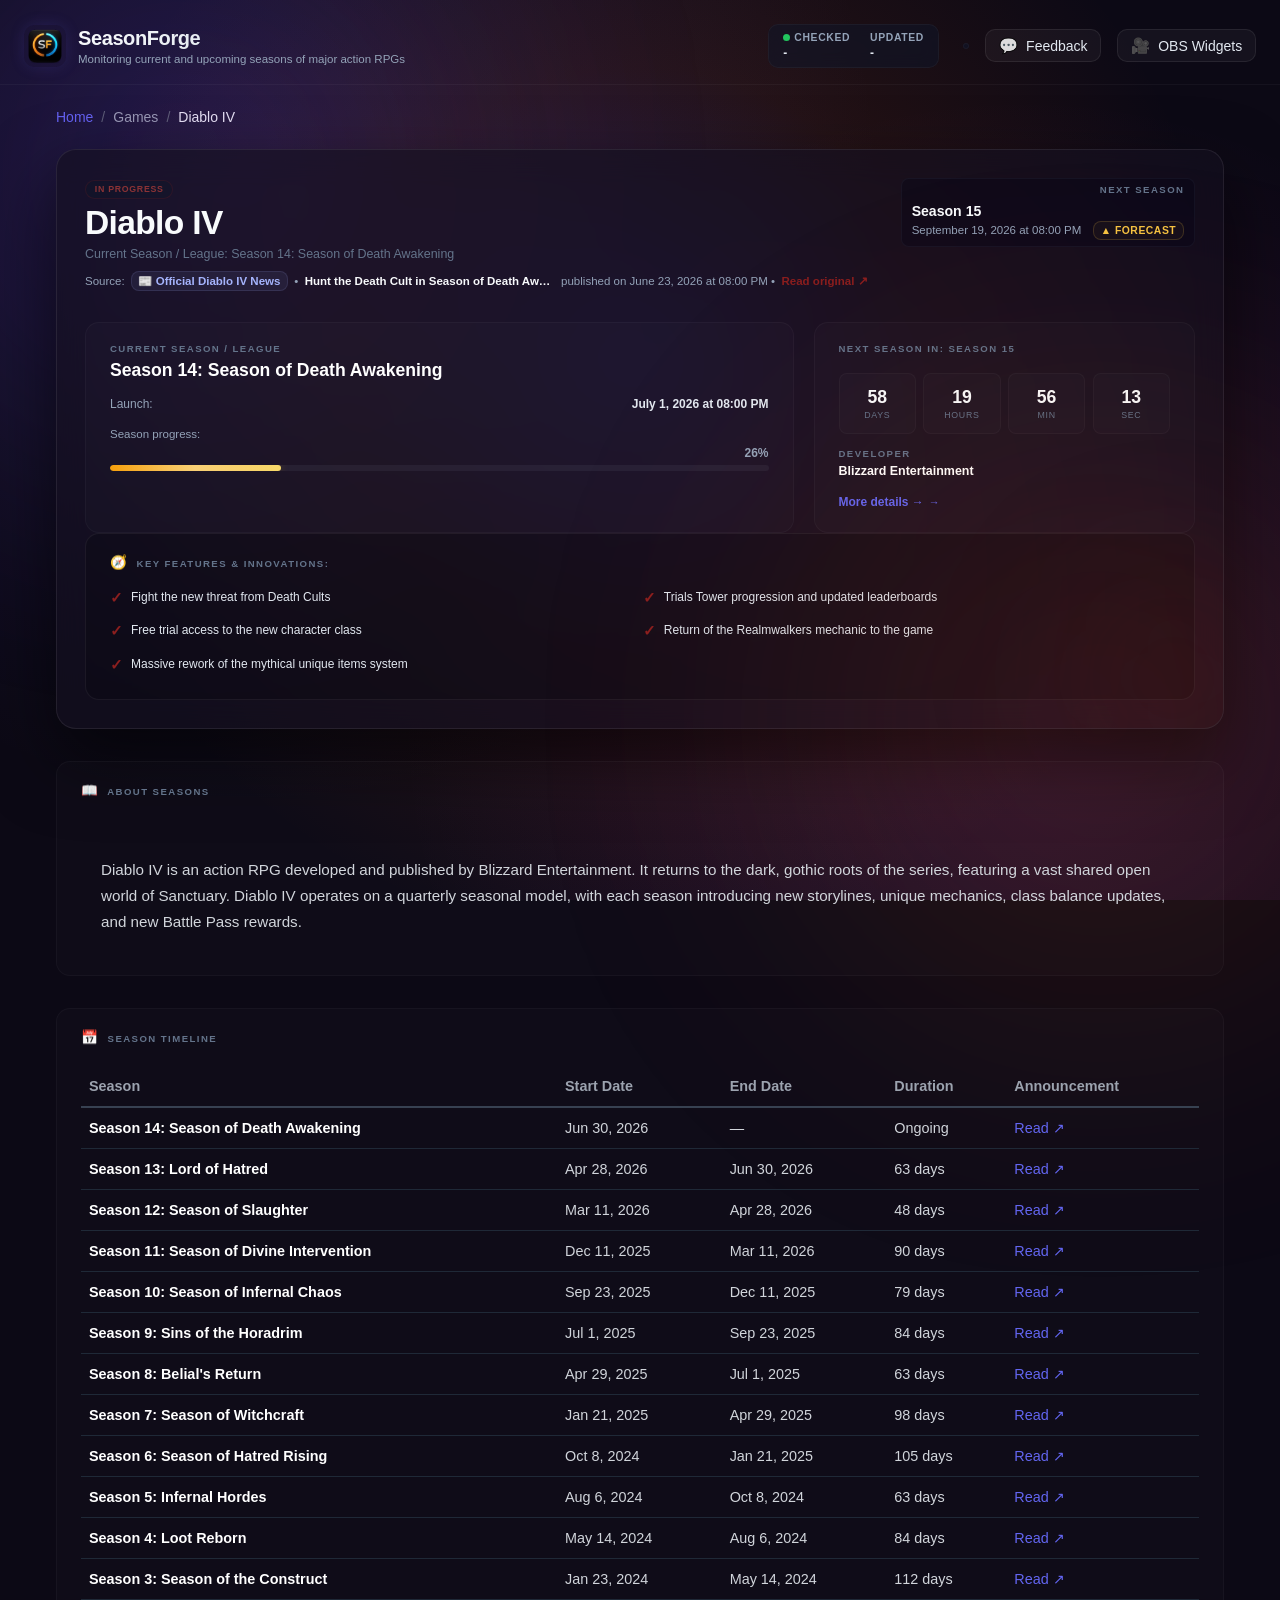
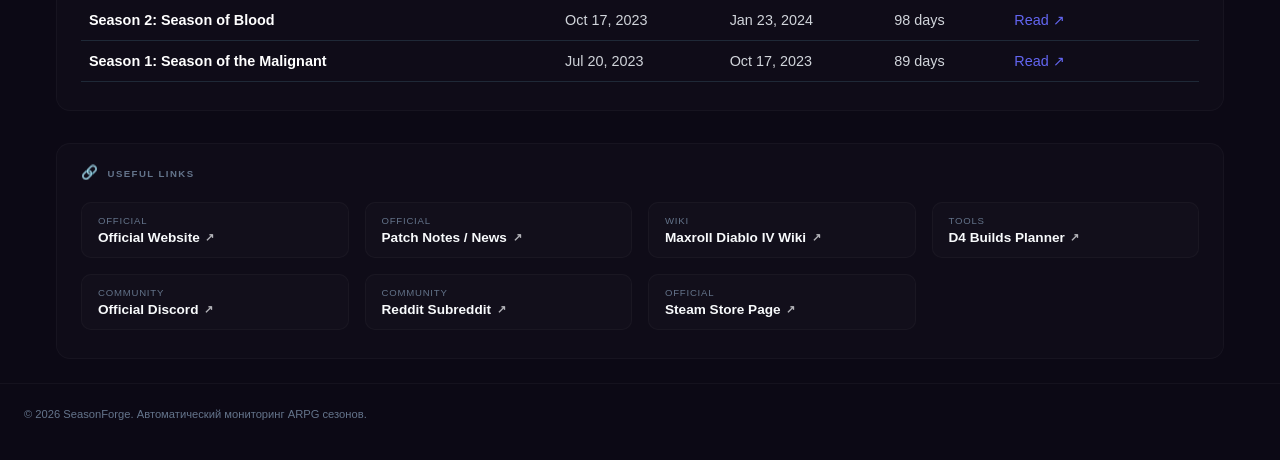
==== commit 58330a2b: "fix: add cache buster and fallback paths for loading seasons.json" ====
--- a/games/diablo-iv/index.html
+++ b/games/diablo-iv/index.html
@@ -191,8 +191,8 @@
       <div class="game-card__countdown">
         <div class="game-card__countdown-item"><strong data-countdown="days">58</strong><span>days</span></div>
         <div class="game-card__countdown-item"><strong data-countdown="hours">19</strong><span>hours</span></div>
-        <div class="game-card__countdown-item"><strong data-countdown="minutes">58</strong><span>min</span></div>
-        <div class="game-card__countdown-item"><strong data-countdown="seconds">45</strong><span>sec</span></div>
+        <div class="game-card__countdown-item"><strong data-countdown="minutes">56</strong><span>min</span></div>
+        <div class="game-card__countdown-item"><strong data-countdown="seconds">13</strong><span>sec</span></div>
       </div>
     
           <div class="game-card__developer">
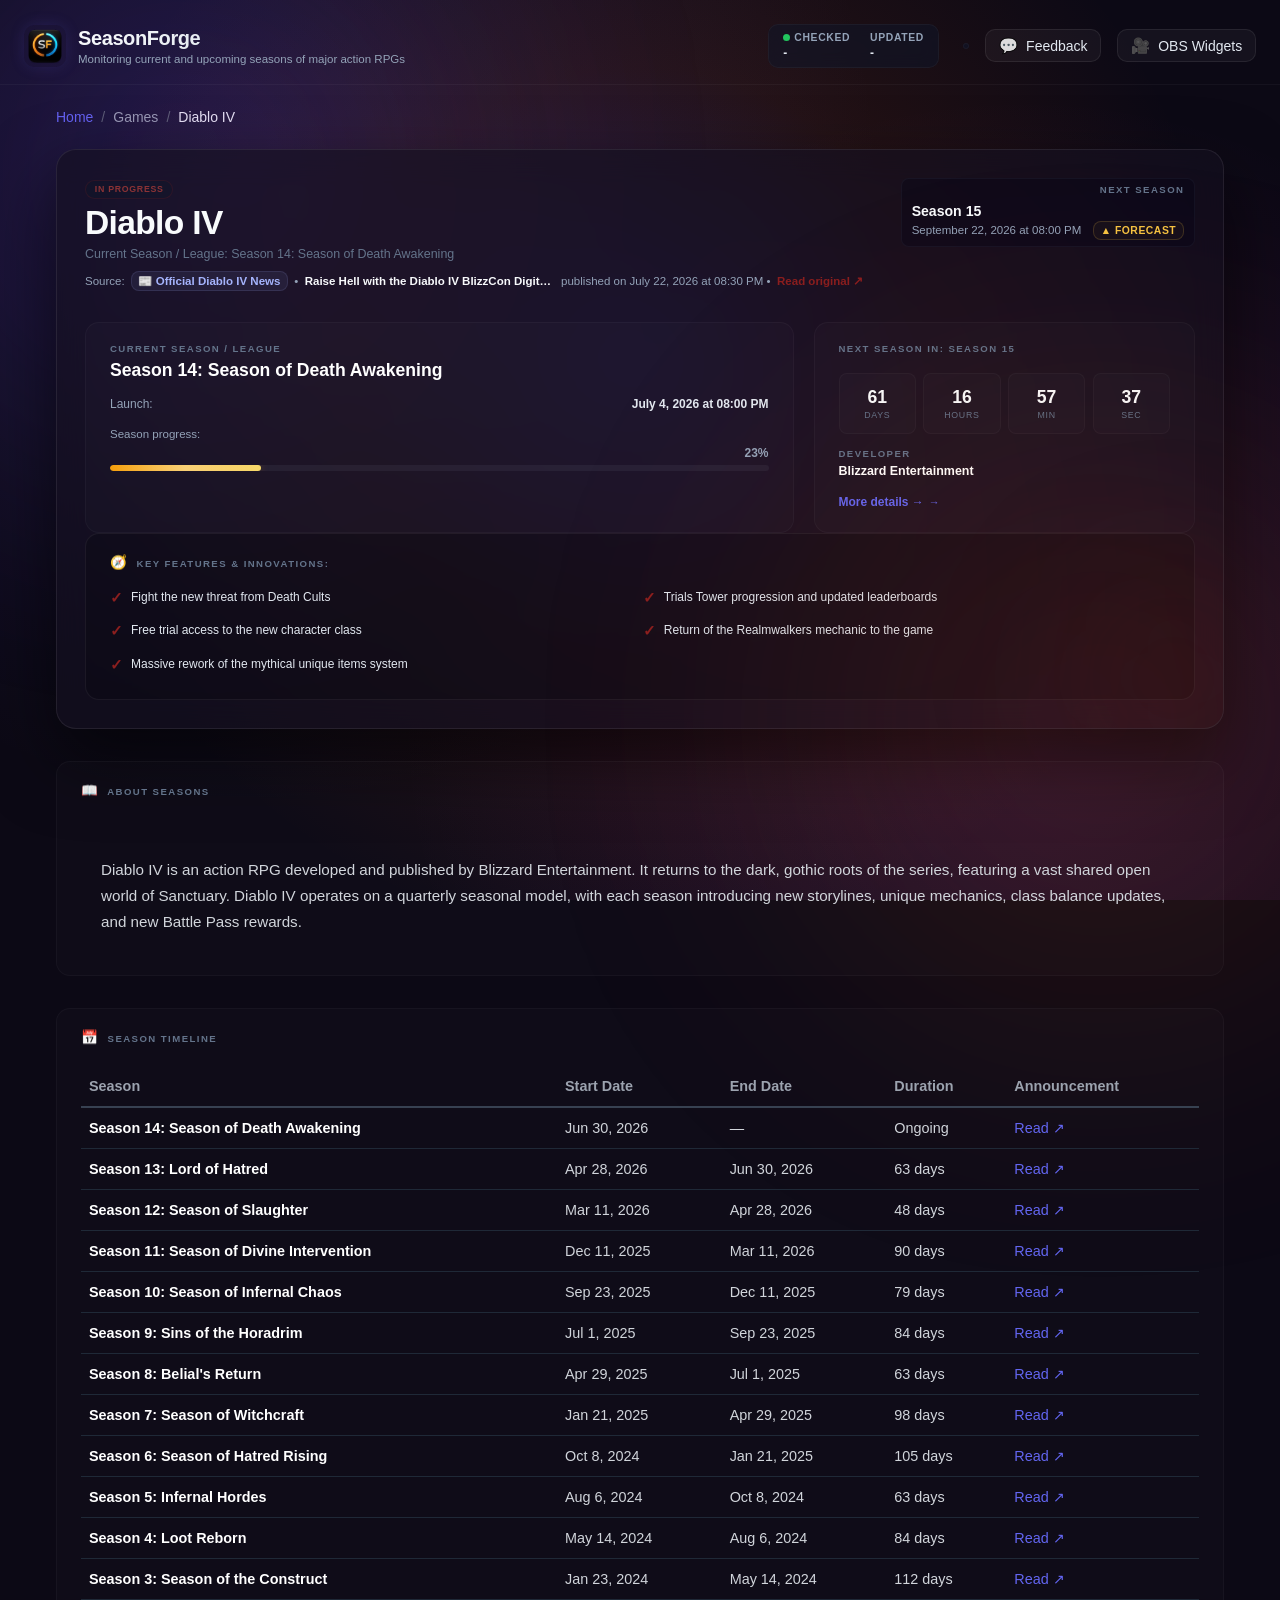
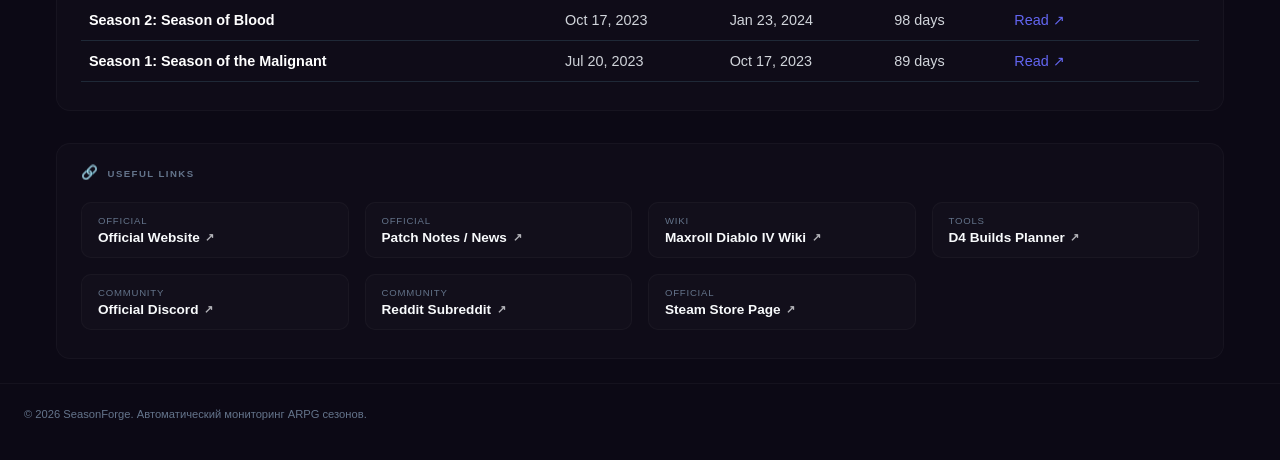
==== commit 1e77f473: "feat: replace StaticAdapter with PoE2Adapter using Steam News API" ====
--- a/games/diablo-iv/index.html
+++ b/games/diablo-iv/index.html
@@ -4,18 +4,18 @@
     <meta charset="UTF-8" />
     <meta name="viewport" content="width=device-width, initial-scale=1.0" />
     <title>Diablo IV - SeasonForge</title>
-    <meta name="description" content="Track Diablo IV seasons. Current: Season 14: Season of Death Awakening. Next season: Season 15 starts on 2026-09-19T17:00:00Z. Get live countdowns, timeline history, and useful links." />
+    <meta name="description" content="Track Diablo IV seasons. Current: Season 14: Season of Death Awakening. Next season: Season 15 starts on 2026-09-22T17:00:00Z. Get live countdowns, timeline history, and useful links." />
     
     <!-- Open Graph / Facebook -->
     <meta property="og:type" content="website" />
     <meta property="og:title" content="Diablo IV - SeasonForge" />
-    <meta property="og:description" content="Track Diablo IV seasons. Current: Season 14: Season of Death Awakening. Next season: Season 15 starts on 2026-09-19T17:00:00Z. Get live countdowns, timeline history, and useful links." />
+    <meta property="og:description" content="Track Diablo IV seasons. Current: Season 14: Season of Death Awakening. Next season: Season 15 starts on 2026-09-22T17:00:00Z. Get live countdowns, timeline history, and useful links." />
     <meta property="og:image" content="https://seasonforge.online/assets/images/og-image.jpg" />
     
     <!-- Twitter -->
     <meta name="twitter:card" content="summary_large_image" />
     <meta name="twitter:title" content="Diablo IV - SeasonForge" />
-    <meta name="twitter:description" content="Track Diablo IV seasons. Current: Season 14: Season of Death Awakening. Next season: Season 15 starts on 2026-09-19T17:00:00Z. Get live countdowns, timeline history, and useful links." />
+    <meta name="twitter:description" content="Track Diablo IV seasons. Current: Season 14: Season of Death Awakening. Next season: Season 15 starts on 2026-09-22T17:00:00Z. Get live countdowns, timeline history, and useful links." />
     <meta name="twitter:image" content="https://seasonforge.online/assets/images/og-image.jpg" />
 
     <link rel="stylesheet" href="../../src/styles/main.css?v=1.0.1" />
@@ -52,7 +52,7 @@
     {
       "@type": "Event",
       "name": "Diablo IV - Season 14: Season of Death Awakening Launch",
-      "startDate": "2026-07-01T17:00:00Z",
+      "startDate": "2026-07-04T17:00:00Z",
       "eventAttendanceMode": "https://schema.org/OnlineEventAttendanceMode",
       "eventStatus": "https://schema.org/EventScheduled",
       "location": {
@@ -68,7 +68,7 @@
     {
       "@type": "Event",
       "name": "Diablo IV - Season 15 Launch",
-      "startDate": "2026-09-19T17:00:00Z",
+      "startDate": "2026-09-22T17:00:00Z",
       "eventAttendanceMode": "https://schema.org/OnlineEventAttendanceMode",
       "eventStatus": "https://schema.org/EventScheduled",
       "location": {
@@ -141,8 +141,8 @@
           
       <p class="game-card__source-info">
         Source: <span class="game-card__source-badge">📰 Official Diablo IV News</span> • 
-        <span class="game-card__source-title" title="Hunt the Death Cult in Season of Death Awakening">Hunt the Death Cult in Season of Death Awakening</span> published on June 23, 2026 at 08:00 PM • 
-        <a href="https://news.blizzard.com/en-us/article/24268702/hunt-the-death-cult-in-season-of-death-awakening" target="_blank" class="game-card__source-link">Read original ↗</a>
+        <span class="game-card__source-title" title="Raise Hell with the Diablo IV BlizzCon Digital Bundle">Raise Hell with the Diablo IV BlizzCon Digital Bundle</span> published on July 22, 2026 at 08:30 PM • 
+        <a href="https://news.blizzard.com/en-us/article/24271884/raise-hell-with-the-diablo-iv-blizzcon-digital-bundle" target="_blank" class="game-card__source-link">Read original ↗</a>
       </p>
     
         </div>
@@ -151,7 +151,7 @@
           <div class="game-card__next-season-title">
             <strong>Season 15</strong>
           </div>
-          <p class="game-card__next-season-date">September 19, 2026 at 08:00 PM <span class="verification-badge verification-badge--estimated" title="This date is calculated by an algorithm based on historical cycles and is not an official announcement" style="margin-left: 0.5rem; cursor: help; vertical-align: middle;">▲ Forecast</span></p>
+          <p class="game-card__next-season-date">September 22, 2026 at 08:00 PM <span class="verification-badge verification-badge--estimated" title="This date is calculated by an algorithm based on historical cycles and is not an official announcement" style="margin-left: 0.5rem; cursor: help; vertical-align: middle;">▲ Forecast</span></p>
         </div>
       </div>
 
@@ -163,7 +163,7 @@
           </h3>
           <div class="game-card__meta-row">
             <span>Launch:</span>
-            <span>July 1, 2026 at 08:00 PM</span>
+            <span>July 4, 2026 at 08:00 PM</span>
           </div>
 
           <div class="game-card__progress-block">
@@ -171,10 +171,10 @@
               <span>Season progress:</span>
             </div>
             
-    <div class="progress-bar" role="progressbar" aria-valuemin="0" aria-valuemax="100" aria-valuenow="26">
-      <div class="progress-bar__label">26%</div>
+    <div class="progress-bar" role="progressbar" aria-valuemin="0" aria-valuemax="100" aria-valuenow="23">
+      <div class="progress-bar__label">23%</div>
       <div class="progress-bar__track">
-        <div class="progress-bar__fill" style="width: 26%; "></div>
+        <div class="progress-bar__fill" style="width: 23%; "></div>
       </div>
     </div>
   
@@ -189,17 +189,17 @@
           </span>
           
       <div class="game-card__countdown">
-        <div class="game-card__countdown-item"><strong data-countdown="days">58</strong><span>days</span></div>
-        <div class="game-card__countdown-item"><strong data-countdown="hours">19</strong><span>hours</span></div>
-        <div class="game-card__countdown-item"><strong data-countdown="minutes">56</strong><span>min</span></div>
-        <div class="game-card__countdown-item"><strong data-countdown="seconds">13</strong><span>sec</span></div>
+        <div class="game-card__countdown-item"><strong data-countdown="days">61</strong><span>days</span></div>
+        <div class="game-card__countdown-item"><strong data-countdown="hours">16</strong><span>hours</span></div>
+        <div class="game-card__countdown-item"><strong data-countdown="minutes">57</strong><span>min</span></div>
+        <div class="game-card__countdown-item"><strong data-countdown="seconds">37</strong><span>sec</span></div>
       </div>
     
           <div class="game-card__developer">
             <span class="game-card__label">Developer</span>
             <strong>Blizzard Entertainment</strong>
           </div>
-          <a class="game-card__link" href="https://news.blizzard.com/en-us/article/24268702/hunt-the-death-cult-in-season-of-death-awakening" target="_blank" rel="noopener noreferrer">More details →</a>
+          <a class="game-card__link" href="https://news.blizzard.com/en-us/article/24271884/raise-hell-with-the-diablo-iv-blizzcon-digital-bundle" target="_blank" rel="noopener noreferrer">More details →</a>
         </section>
       </div>
 
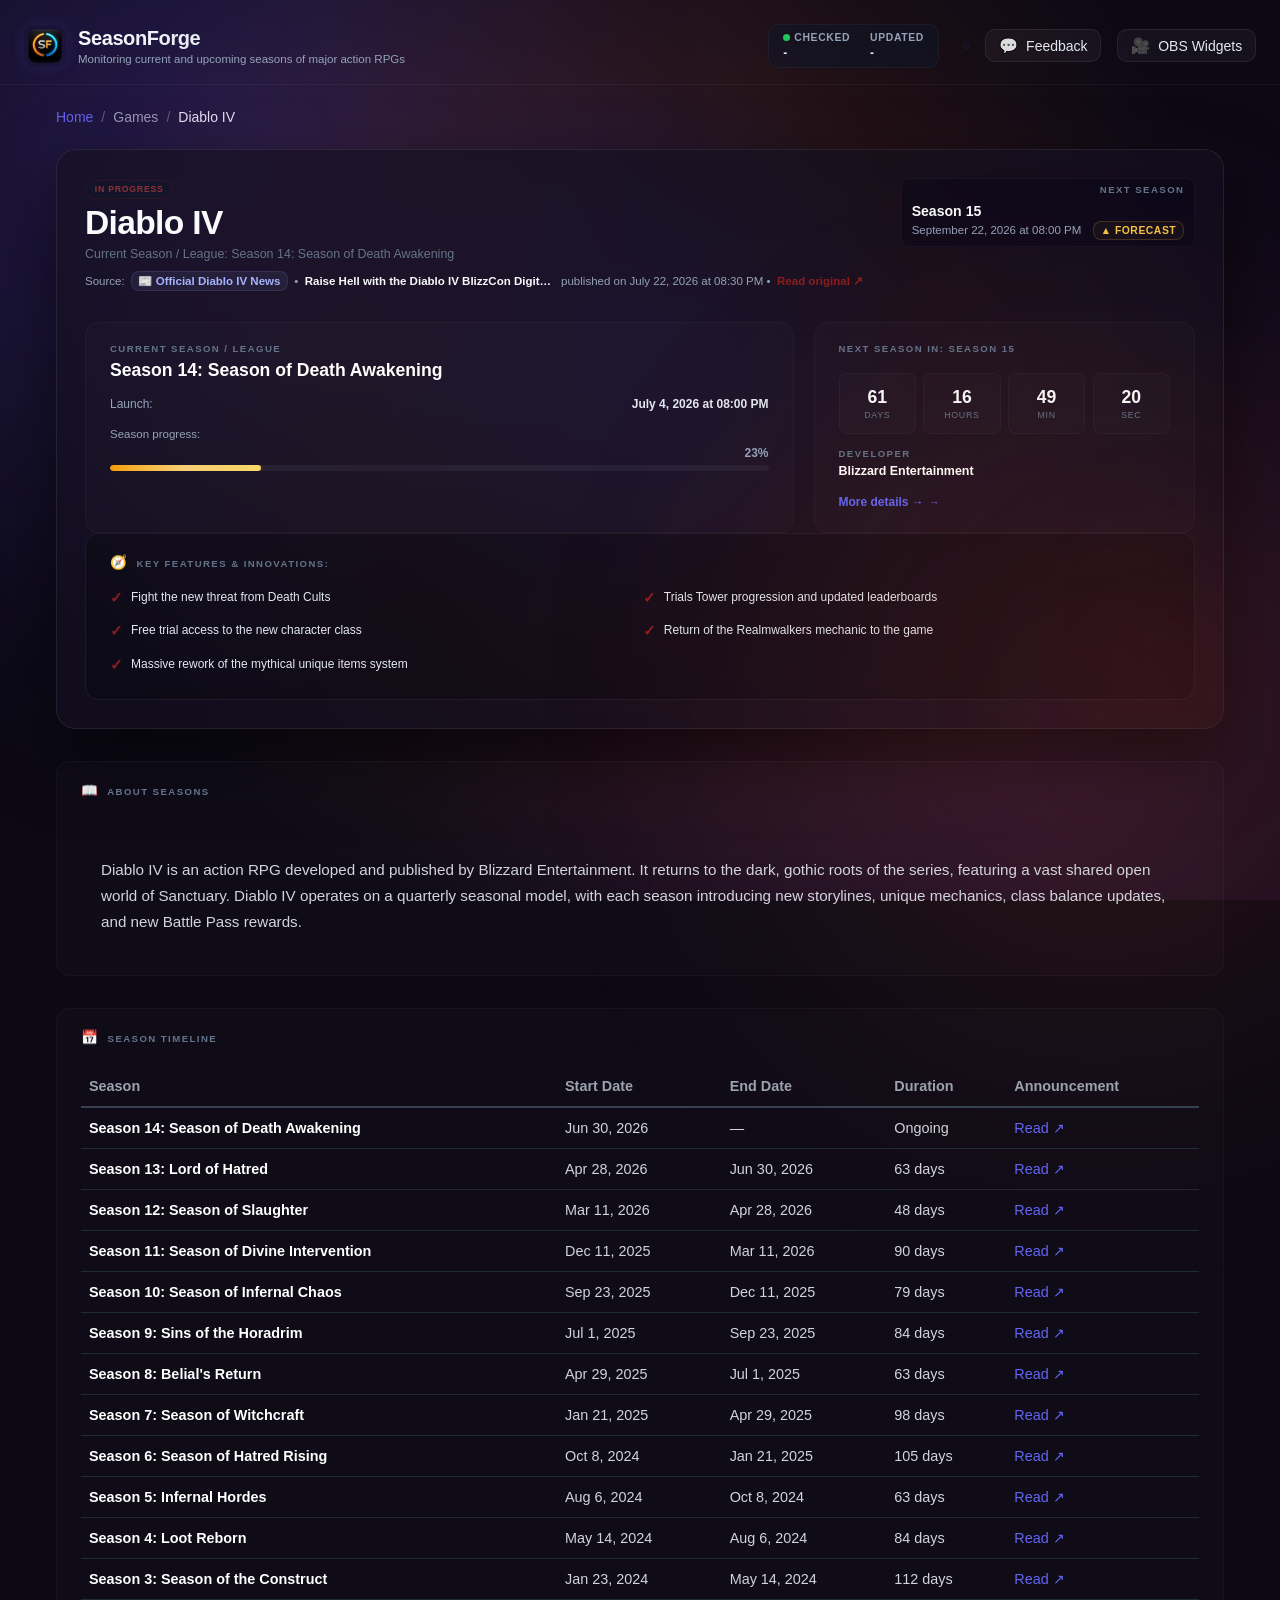
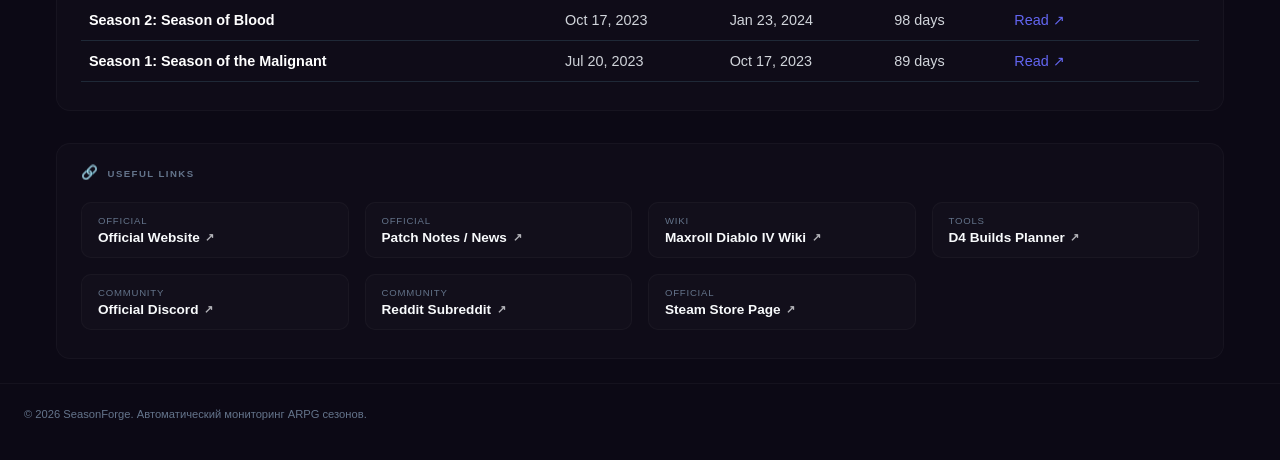
==== commit 34599d21: "merge: resolve conflicts in favor of dev branch" ====
--- a/games/diablo-iv/index.html
+++ b/games/diablo-iv/index.html
@@ -191,8 +191,8 @@
       <div class="game-card__countdown">
         <div class="game-card__countdown-item"><strong data-countdown="days">61</strong><span>days</span></div>
         <div class="game-card__countdown-item"><strong data-countdown="hours">16</strong><span>hours</span></div>
-        <div class="game-card__countdown-item"><strong data-countdown="minutes">57</strong><span>min</span></div>
-        <div class="game-card__countdown-item"><strong data-countdown="seconds">37</strong><span>sec</span></div>
+        <div class="game-card__countdown-item"><strong data-countdown="minutes">49</strong><span>min</span></div>
+        <div class="game-card__countdown-item"><strong data-countdown="seconds">20</strong><span>sec</span></div>
       </div>
     
           <div class="game-card__developer">
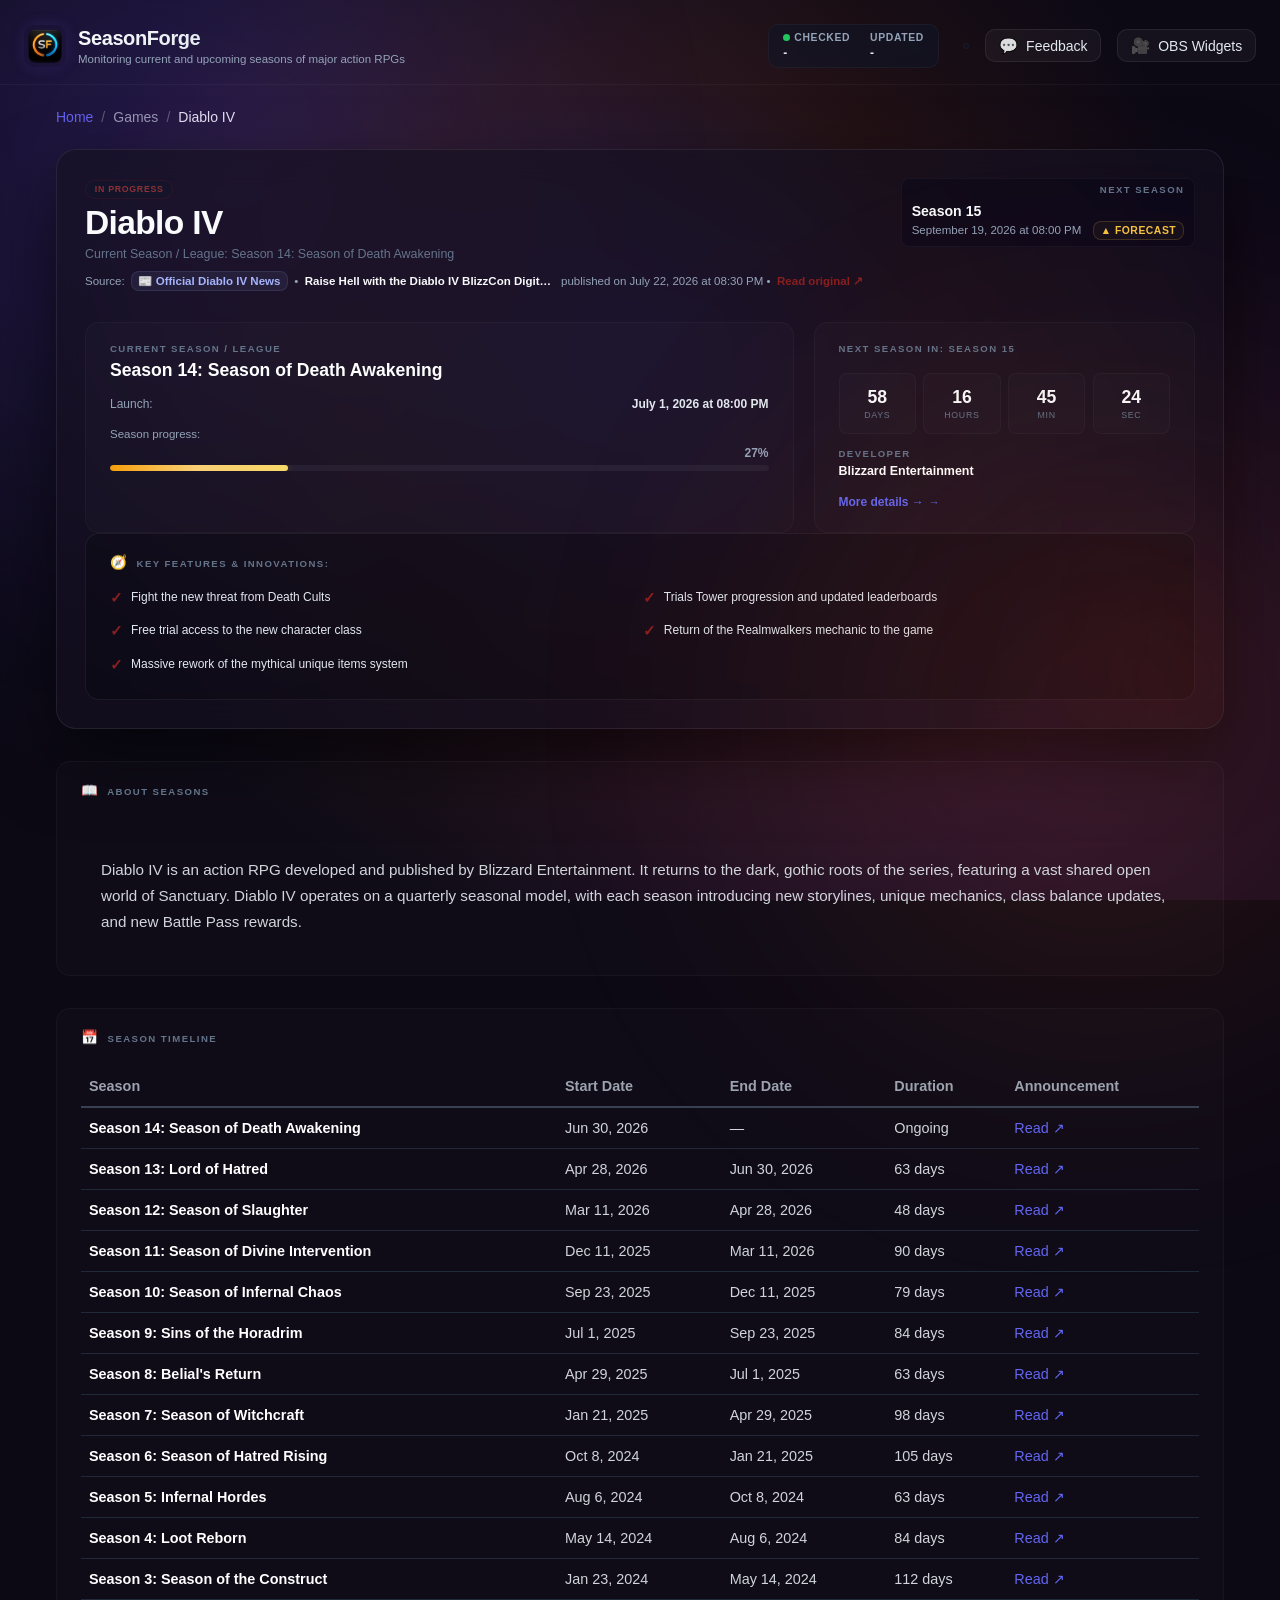
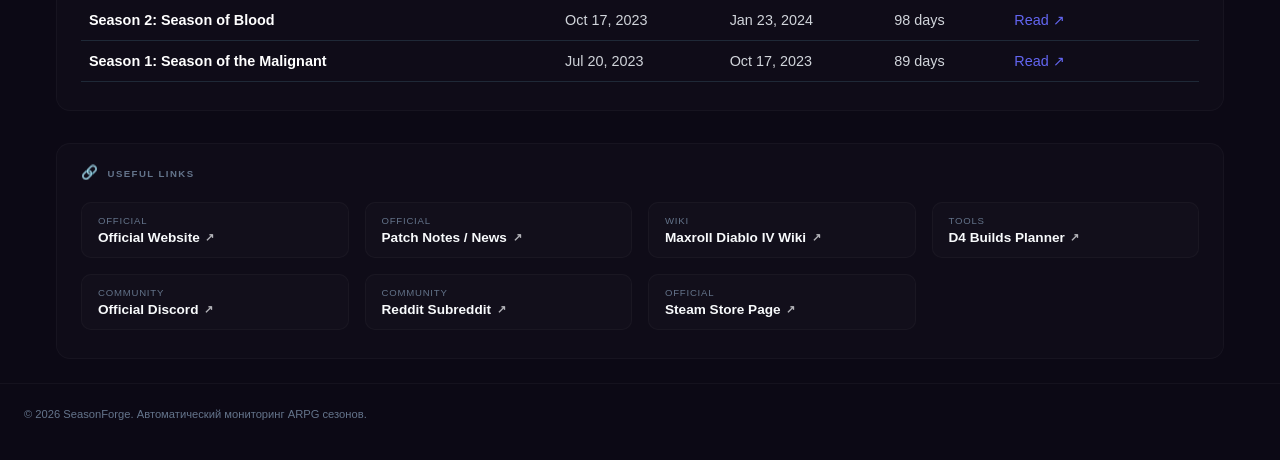
==== commit 207847fd: "fix: restore accurate dates for PoE 1 and all games in seasons.json" ====
--- a/games/diablo-iv/index.html
+++ b/games/diablo-iv/index.html
@@ -4,18 +4,18 @@
     <meta charset="UTF-8" />
     <meta name="viewport" content="width=device-width, initial-scale=1.0" />
     <title>Diablo IV - SeasonForge</title>
-    <meta name="description" content="Track Diablo IV seasons. Current: Season 14: Season of Death Awakening. Next season: Season 15 starts on 2026-09-22T17:00:00Z. Get live countdowns, timeline history, and useful links." />
+    <meta name="description" content="Track Diablo IV seasons. Current: Season 14: Season of Death Awakening. Next season: Season 15 starts on 2026-09-19T17:00:00Z. Get live countdowns, timeline history, and useful links." />
     
     <!-- Open Graph / Facebook -->
     <meta property="og:type" content="website" />
     <meta property="og:title" content="Diablo IV - SeasonForge" />
-    <meta property="og:description" content="Track Diablo IV seasons. Current: Season 14: Season of Death Awakening. Next season: Season 15 starts on 2026-09-22T17:00:00Z. Get live countdowns, timeline history, and useful links." />
+    <meta property="og:description" content="Track Diablo IV seasons. Current: Season 14: Season of Death Awakening. Next season: Season 15 starts on 2026-09-19T17:00:00Z. Get live countdowns, timeline history, and useful links." />
     <meta property="og:image" content="https://seasonforge.online/assets/images/og-image.jpg" />
     
     <!-- Twitter -->
     <meta name="twitter:card" content="summary_large_image" />
     <meta name="twitter:title" content="Diablo IV - SeasonForge" />
-    <meta name="twitter:description" content="Track Diablo IV seasons. Current: Season 14: Season of Death Awakening. Next season: Season 15 starts on 2026-09-22T17:00:00Z. Get live countdowns, timeline history, and useful links." />
+    <meta name="twitter:description" content="Track Diablo IV seasons. Current: Season 14: Season of Death Awakening. Next season: Season 15 starts on 2026-09-19T17:00:00Z. Get live countdowns, timeline history, and useful links." />
     <meta name="twitter:image" content="https://seasonforge.online/assets/images/og-image.jpg" />
 
     <link rel="stylesheet" href="../../src/styles/main.css?v=1.0.1" />
@@ -52,7 +52,7 @@
     {
       "@type": "Event",
       "name": "Diablo IV - Season 14: Season of Death Awakening Launch",
-      "startDate": "2026-07-04T17:00:00Z",
+      "startDate": "2026-07-01T17:00:00Z",
       "eventAttendanceMode": "https://schema.org/OnlineEventAttendanceMode",
       "eventStatus": "https://schema.org/EventScheduled",
       "location": {
@@ -68,7 +68,7 @@
     {
       "@type": "Event",
       "name": "Diablo IV - Season 15 Launch",
-      "startDate": "2026-09-22T17:00:00Z",
+      "startDate": "2026-09-19T17:00:00Z",
       "eventAttendanceMode": "https://schema.org/OnlineEventAttendanceMode",
       "eventStatus": "https://schema.org/EventScheduled",
       "location": {
@@ -151,7 +151,7 @@
           <div class="game-card__next-season-title">
             <strong>Season 15</strong>
           </div>
-          <p class="game-card__next-season-date">September 22, 2026 at 08:00 PM <span class="verification-badge verification-badge--estimated" title="This date is calculated by an algorithm based on historical cycles and is not an official announcement" style="margin-left: 0.5rem; cursor: help; vertical-align: middle;">▲ Forecast</span></p>
+          <p class="game-card__next-season-date">September 19, 2026 at 08:00 PM <span class="verification-badge verification-badge--estimated" title="This date is calculated by an algorithm based on historical cycles and is not an official announcement" style="margin-left: 0.5rem; cursor: help; vertical-align: middle;">▲ Forecast</span></p>
         </div>
       </div>
 
@@ -163,7 +163,7 @@
           </h3>
           <div class="game-card__meta-row">
             <span>Launch:</span>
-            <span>July 4, 2026 at 08:00 PM</span>
+            <span>July 1, 2026 at 08:00 PM</span>
           </div>
 
           <div class="game-card__progress-block">
@@ -171,10 +171,10 @@
               <span>Season progress:</span>
             </div>
             
-    <div class="progress-bar" role="progressbar" aria-valuemin="0" aria-valuemax="100" aria-valuenow="23">
-      <div class="progress-bar__label">23%</div>
+    <div class="progress-bar" role="progressbar" aria-valuemin="0" aria-valuemax="100" aria-valuenow="27">
+      <div class="progress-bar__label">27%</div>
       <div class="progress-bar__track">
-        <div class="progress-bar__fill" style="width: 23%; "></div>
+        <div class="progress-bar__fill" style="width: 27%; "></div>
       </div>
     </div>
   
@@ -189,10 +189,10 @@
           </span>
           
       <div class="game-card__countdown">
-        <div class="game-card__countdown-item"><strong data-countdown="days">61</strong><span>days</span></div>
+        <div class="game-card__countdown-item"><strong data-countdown="days">58</strong><span>days</span></div>
         <div class="game-card__countdown-item"><strong data-countdown="hours">16</strong><span>hours</span></div>
-        <div class="game-card__countdown-item"><strong data-countdown="minutes">49</strong><span>min</span></div>
-        <div class="game-card__countdown-item"><strong data-countdown="seconds">20</strong><span>sec</span></div>
+        <div class="game-card__countdown-item"><strong data-countdown="minutes">45</strong><span>min</span></div>
+        <div class="game-card__countdown-item"><strong data-countdown="seconds">24</strong><span>sec</span></div>
       </div>
     
           <div class="game-card__developer">
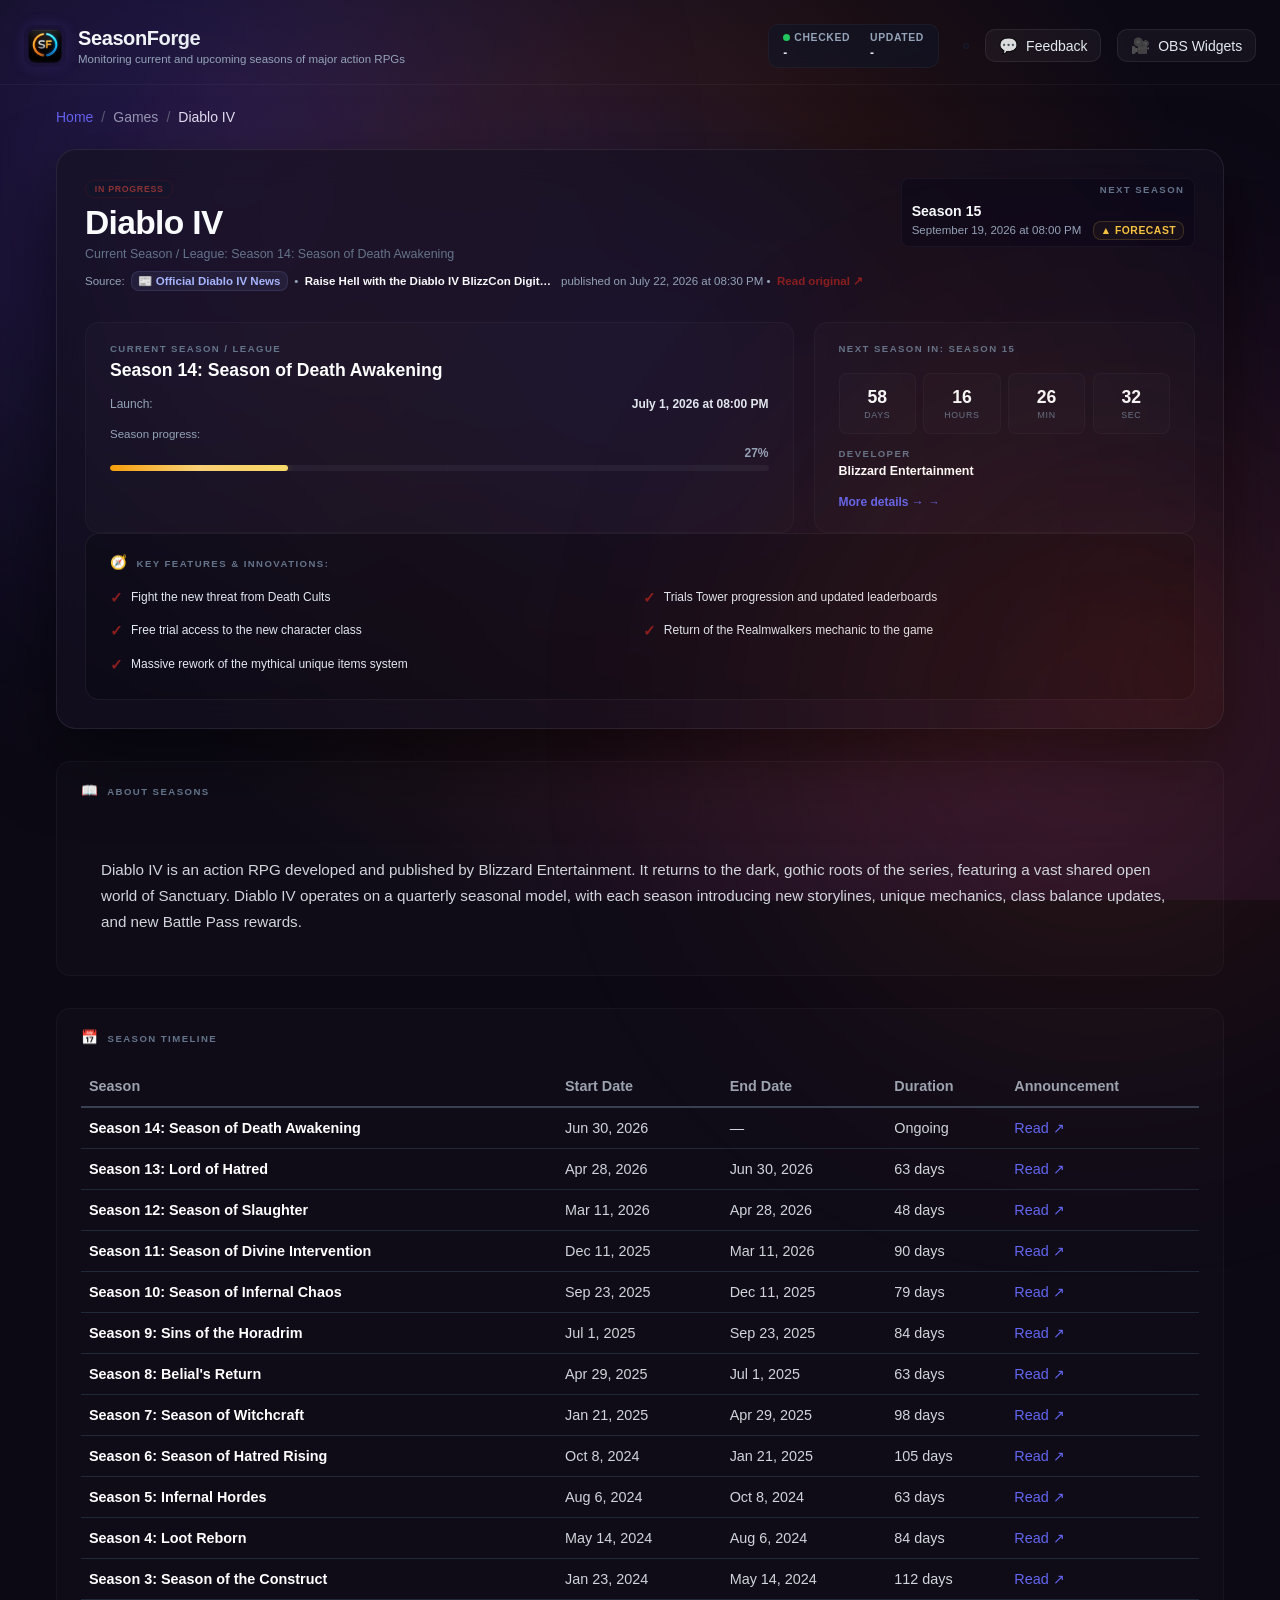
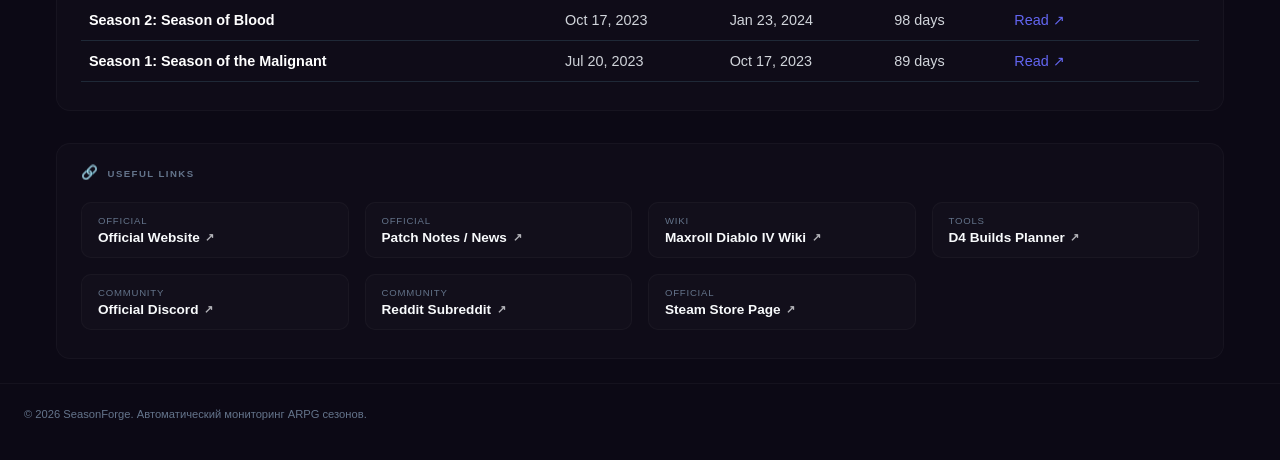
==== commit f188a120: "feat: implement compact mobile game card design with progress bar" ====
--- a/games/diablo-iv/index.html
+++ b/games/diablo-iv/index.html
@@ -191,8 +191,8 @@
       <div class="game-card__countdown">
         <div class="game-card__countdown-item"><strong data-countdown="days">58</strong><span>days</span></div>
         <div class="game-card__countdown-item"><strong data-countdown="hours">16</strong><span>hours</span></div>
-        <div class="game-card__countdown-item"><strong data-countdown="minutes">45</strong><span>min</span></div>
-        <div class="game-card__countdown-item"><strong data-countdown="seconds">24</strong><span>sec</span></div>
+        <div class="game-card__countdown-item"><strong data-countdown="minutes">26</strong><span>min</span></div>
+        <div class="game-card__countdown-item"><strong data-countdown="seconds">32</strong><span>sec</span></div>
       </div>
     
           <div class="game-card__developer">
@@ -468,6 +468,21 @@
       <span id="lbl-footer-text">© 2026 SeasonForge. Автоматический мониторинг ARPG сезонов.</span>
     </footer>
 
+    <nav class="mobile-nav" id="mobile-nav">
+      <a href="../../" class="mobile-nav__btn" id="mob-btn-tracker" style="text-decoration: none;">
+        <span class="mobile-nav__icon">🔥</span>
+        <span class="mobile-nav__label" id="mob-lbl-tracker">Tracker</span>
+      </a>
+      <a href="../../#timeline" class="mobile-nav__btn" id="mob-btn-timeline" style="text-decoration: none;">
+        <span class="mobile-nav__icon">📅</span>
+        <span class="mobile-nav__label" id="mob-lbl-timeline">Timeline</span>
+      </a>
+      <a href="../../#games" class="mobile-nav__btn mobile-nav__btn--active" id="mob-btn-games" style="text-decoration: none;">
+        <span class="mobile-nav__icon">🎮</span>
+        <span class="mobile-nav__label" id="mob-lbl-games">Games</span>
+      </a>
+    </nav>
+
     <div id="toast-root"></div>
     <div id="modal-root"></div>
     <script type="module" src="../../src/game-page.js?v=1.0.1"></script>
--- a/src/styles/main.css
+++ b/src/styles/main.css
@@ -2878,57 +2878,47 @@
 /* Mobile responsive fixes for App Header & Lang Switcher */
 @media (max-width: 640px) {
   .app-header {
-    flex-direction: column;
-    align-items: stretch !important;
-    gap: 1rem;
-    padding: 1rem 1rem 1.25rem !important;
+    flex-direction: row !important;
+    justify-content: space-between !important;
+    align-items: center !important;
+    padding: 0.75rem 1rem !important;
+    gap: 0.5rem;
+  }
+
+  .app-header__subtitle {
+    display: none !important;
   }
 
   .app-header__right-block {
     display: flex !important;
-    flex-direction: column !important;
-    align-items: stretch !important;
-    gap: 0.75rem !important;
-    width: 100%;
+    flex-direction: row !important;
+    align-items: center !important;
+    gap: 0.5rem !important;
+    width: auto !important;
   }
 
   .app-header__meta {
-    display: flex !important;
-    justify-content: space-between;
-    width: 100%;
-    margin: 0 !important;
-    box-sizing: border-box;
+    display: none !important;
   }
 
   .app-header__tools {
     display: flex !important;
     flex-direction: row !important;
     align-items: center !important;
-    gap: 0.75rem !important;
-    width: 100%;
-    overflow-x: auto;
-    white-space: nowrap;
-    flex-wrap: nowrap !important;
-    padding: 0.25rem 0;
-    scrollbar-width: none;
-    -ms-overflow-style: none;
-  }
-
-  .app-header__tools::-webkit-scrollbar {
-    display: none;
+    gap: 0.5rem !important;
+    width: auto !important;
   }
 
   .feedback-trigger-btn,
-  .streamer-trigger-btn,
-  .lang-switcher {
-    flex: 0 0 auto !important;
-    width: auto !important;
-    margin: 0 !important;
-  }
-
-  .lang-switcher__btn {
-    flex: 0 0 auto !important;
-    justify-content: center;
+  .streamer-trigger-btn {
+    padding: 0.45rem 0.65rem !important;
+    font-size: 0.75rem !important;
+    min-height: 38px;
+  }
+
+  .feedback-trigger-btn span:not(.feedback-trigger-btn__icon),
+  .streamer-trigger-btn span:not(.streamer-trigger-btn__icon) {
+    display: none !important;
   }
 }
 
@@ -2958,18 +2948,10 @@
 
 @media (max-width: 900px) {
   body {
-    padding-bottom: 75px !important;
+    padding-bottom: max(75px, calc(60px + env(safe-area-inset-bottom))) !important;
   }
 
   #navbar {
-    display: none !important;
-  }
-
-  .app-header__tools {
-    display: none !important;
-  }
-
-  .app-header__meta {
     display: none !important;
   }
 
@@ -2979,16 +2961,18 @@
     bottom: 0;
     left: 0;
     right: 0;
-    height: 60px;
-    background: rgba(15, 23, 42, 0.85);
-    backdrop-filter: blur(16px);
-    -webkit-backdrop-filter: blur(16px);
-    border-top: 1px solid rgba(255, 255, 255, 0.08);
-    z-index: 40;
+    height: calc(58px + env(safe-area-inset-bottom));
+    padding-bottom: env(safe-area-inset-bottom);
+    background: rgba(15, 23, 42, 0.92);
+    backdrop-filter: blur(20px);
+    -webkit-backdrop-filter: blur(20px);
+    border-top: 1px solid rgba(255, 255, 255, 0.1);
+    z-index: 1000;
     justify-content: space-around;
     align-items: center;
-    padding: 0 0.5rem;
-    box-shadow: 0 -10px 30px rgba(0, 0, 0, 0.5);
+    padding-left: 0.5rem;
+    padding-right: 0.5rem;
+    box-shadow: 0 -10px 30px rgba(0, 0, 0, 0.6);
   }
 
   .mobile-nav__btn {
@@ -2998,28 +2982,29 @@
     flex-direction: column;
     align-items: center;
     justify-content: center;
-    gap: 0.25rem;
-    color: var(--muted);
+    gap: 0.2rem;
+    color: var(--muted, #94a3b8);
     font-family: var(--font);
     cursor: pointer;
     flex: 1;
     height: 100%;
-    padding: 0.35rem 0;
+    min-height: 48px;
+    padding: 0.25rem 0;
     transition: color 0.15s ease, transform 0.1s ease;
   }
 
   .mobile-nav__btn:active {
-    transform: scale(0.95);
+    transform: scale(0.94);
   }
 
   .mobile-nav__icon {
-    font-size: 1.15rem;
+    font-size: 1.25rem;
     line-height: 1;
     transition: transform 0.2s ease;
   }
 
   .mobile-nav__label {
-    font-size: 0.62rem;
+    font-size: 0.65rem;
     font-weight: 700;
     text-transform: uppercase;
     letter-spacing: 0.05em;
@@ -3031,19 +3016,173 @@
 
   .mobile-nav__btn--active .mobile-nav__icon {
     transform: translateY(-2px);
-    text-shadow: 0 0 10px rgba(99, 102, 241, 0.4);
+    text-shadow: 0 0 12px rgba(99, 102, 241, 0.5);
   }
 
   .game-feed {
     display: flex;
     flex-direction: column;
-    gap: 1.5rem;
+    gap: 1.25rem;
     width: 100%;
   }
 
-  .game-card {
+  /* Compact Mobile Game Card Design (Inspired by Upcoming Launches) */
+  .game-feed .game-card {
     display: block !important;
-  }
+    border-radius: 20px !important;
+    padding: 1.25rem !important;
+    background: rgba(30, 41, 59, 0.7) !important;
+    backdrop-filter: blur(12px) !important;
+    -webkit-backdrop-filter: blur(12px) !important;
+    border: 1px solid rgba(255, 255, 255, 0.08) !important;
+    box-shadow: 0 10px 30px rgba(0, 0, 0, 0.35) !important;
+    margin-bottom: 0.5rem;
+    position: relative;
+    overflow: hidden;
+  }
+
+  /* Hide heavy desktop-only clutter on main feed cards */
+  .game-feed .game-card__source-info,
+  .game-feed .game-card__panel--features,
+  .game-feed .game-card__developer,
+  .game-feed .game-card__watermark,
+  .game-feed .game-card__subtitle,
+  .game-feed .game-card__next-season > .game-card__label,
+  .game-feed .game-card__panel--main > .game-card__label,
+  .game-feed .game-card__panel--main > .game-card__season,
+  .game-feed .game-card__meta-row,
+  .game-feed .game-card__panel--side > .game-card__label {
+    display: none !important;
+  }
+
+  .game-feed .game-card__header {
+    display: flex !important;
+    flex-direction: column-reverse !important;
+    gap: 0.5rem !important;
+    padding: 0 !important;
+    margin-bottom: 0.75rem !important;
+    border-bottom: none !important;
+    background: transparent !important;
+  }
+
+  .game-feed .game-card__next-season {
+    display: flex !important;
+    flex-direction: row-reverse !important;
+    justify-content: space-between !important;
+    align-items: center !important;
+    text-align: left !important;
+    width: 100% !important;
+  }
+
+  .game-feed .game-card__next-season-date {
+    font-size: 0.9rem !important;
+    font-weight: 800 !important;
+    color: #a855f7 !important;
+    text-transform: uppercase !important;
+    letter-spacing: 0.05em !important;
+    margin: 0 !important;
+  }
+
+  .game-feed .game-card__title-block {
+    display: flex !important;
+    flex-direction: column !important;
+    gap: 0.25rem !important;
+  }
+
+  .game-feed .game-card__title {
+    font-size: 1.35rem !important;
+    font-weight: 800 !important;
+    margin: 0 !important;
+    line-height: 1.25 !important;
+    color: #f8fafc !important;
+  }
+
+  .game-feed .game-card__next-season-title {
+    font-size: 0.95rem !important;
+    color: var(--muted, #94a3b8) !important;
+    font-weight: 500 !important;
+  }
+
+  .game-feed .game-card__body {
+    display: flex !important;
+    flex-direction: column !important;
+    gap: 0.75rem !important;
+    grid-template-columns: 1fr !important;
+  }
+
+  .game-feed .game-card__panel--main,
+  .game-feed .game-card__panel--side {
+    padding: 0 !important;
+    background: transparent !important;
+    border: none !important;
+    display: block !important;
+  }
+
+  /* Progress bar block */
+  .game-feed .game-card__progress-block {
+    margin: 0.25rem 0 0.5rem 0 !important;
+  }
+
+  .game-feed .game-card__progress-meta {
+    font-size: 0.75rem !important;
+    margin-bottom: 0.35rem !important;
+  }
+
+  /* Compact 3-column countdown like image 2 */
+  .game-feed .game-card__countdown {
+    display: grid !important;
+    grid-template-columns: repeat(3, 1fr) !important;
+    gap: 0.5rem !important;
+    margin-top: 0.5rem !important;
+  }
+
+  .game-feed .game-card__countdown-item:last-child {
+    display: none !important;
+  }
+
+  .game-feed .game-card__countdown-item {
+    background: rgba(15, 23, 42, 0.65) !important;
+    border: 1px solid rgba(255, 255, 255, 0.07) !important;
+    border-radius: 12px !important;
+    padding: 0.55rem 0.25rem !important;
+    text-align: center !important;
+  }
+
+  .game-feed .game-card__countdown-val,
+  .game-feed .game-card__countdown-item strong {
+    font-size: 1.25rem !important;
+    font-weight: 800 !important;
+    color: #ffffff !important;
+  }
+
+  .game-feed .game-card__countdown-item span {
+    font-size: 0.65rem !important;
+    text-transform: uppercase !important;
+    letter-spacing: 0.04em !important;
+    color: var(--muted, #94a3b8) !important;
+  }
+
+  /* CTA link to game page */
+  .game-feed .game-card__cta-block {
+    margin-top: 0.5rem !important;
+    padding: 0.65rem 0.85rem !important;
+    border-radius: 12px !important;
+    background: rgba(255, 255, 255, 0.04) !important;
+    border: 1px solid rgba(255, 255, 255, 0.08) !important;
+    display: flex !important;
+    align-items: center !important;
+    justify-content: space-between !important;
+  }
+
+  .game-feed .game-card__cta-title {
+    font-size: 0.85rem !important;
+    font-weight: 600 !important;
+  }
+
+  .game-feed .game-card__cta-subtitle {
+    display: none !important;
+  }
+}
 }
 
 /* Desktop: show only active game card in the feed. Mobile: show all cards vertically */
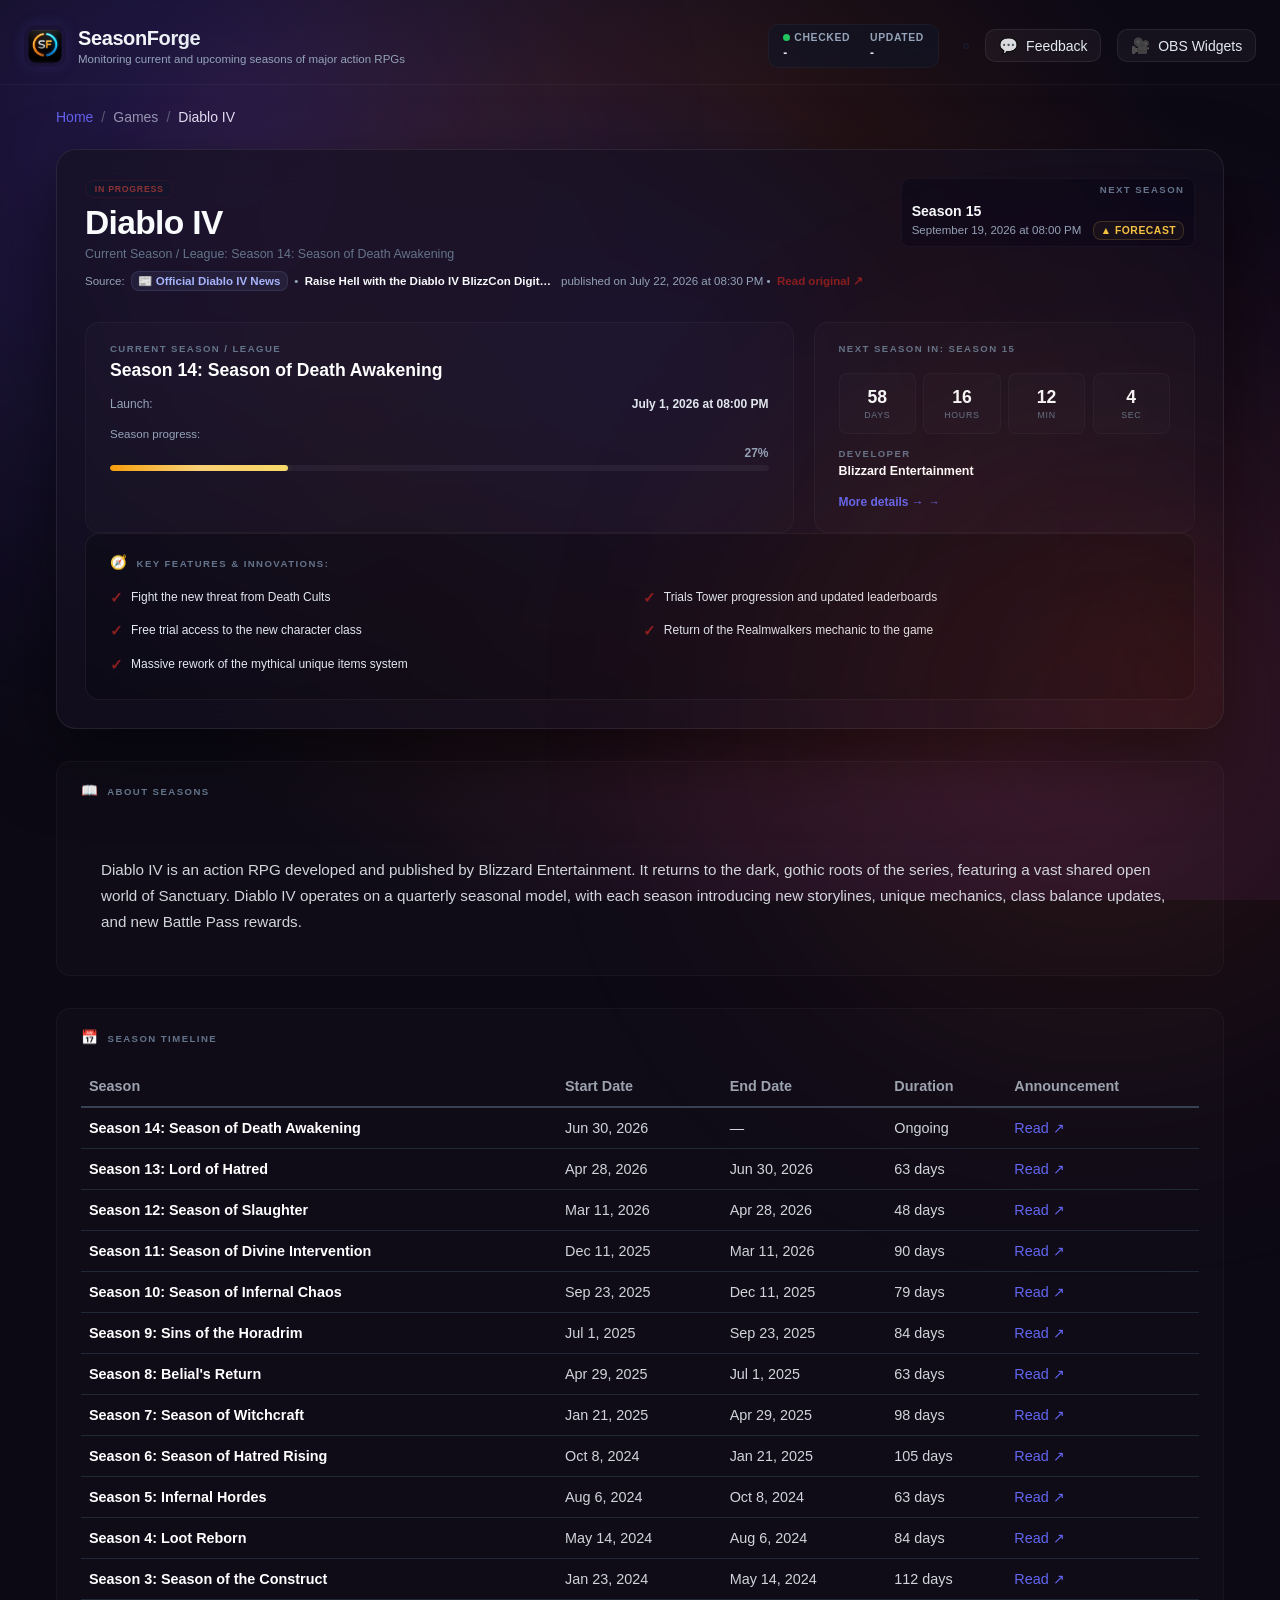
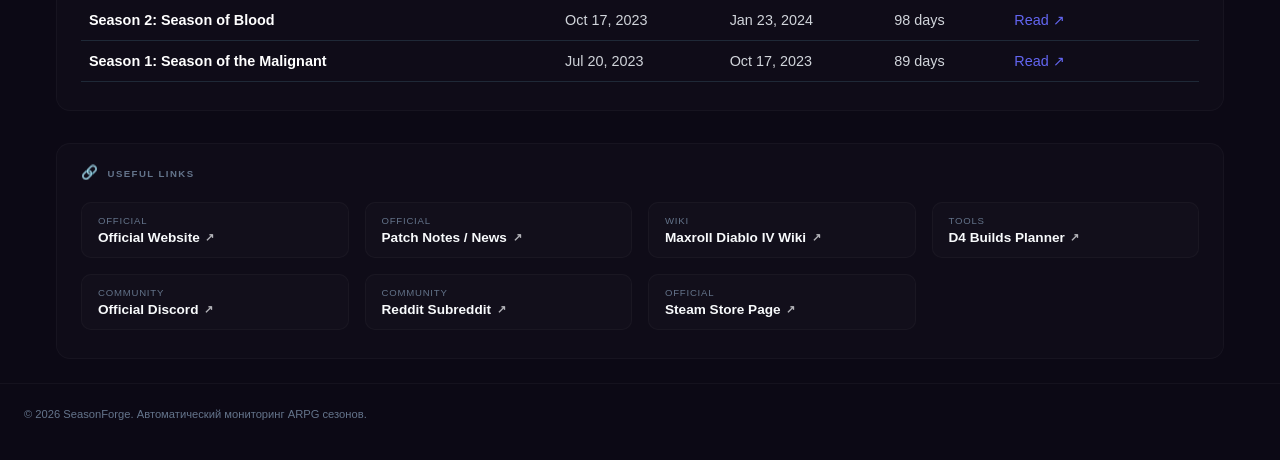
==== commit 15b2a465: "Add Google tag (gtag.js)" ====
--- a/games/diablo-iv/index.html
+++ b/games/diablo-iv/index.html
@@ -1,6 +1,15 @@
 <!DOCTYPE html>
 <html lang="en">
   <head>
+    <!-- Google tag (gtag.js) -->
+    <script async src="https://www.googletagmanager.com/gtag/js?id=G-Z5BCJ4RB98"></script>
+    <script>
+      window.dataLayer = window.dataLayer || [];
+      function gtag(){dataLayer.push(arguments);}
+      gtag('js', new Date());
+
+      gtag('config', 'G-Z5BCJ4RB98');
+    </script>
     <meta charset="UTF-8" />
     <meta name="viewport" content="width=device-width, initial-scale=1.0" />
     <title>Diablo IV - SeasonForge</title>
@@ -191,8 +200,8 @@
       <div class="game-card__countdown">
         <div class="game-card__countdown-item"><strong data-countdown="days">58</strong><span>days</span></div>
         <div class="game-card__countdown-item"><strong data-countdown="hours">16</strong><span>hours</span></div>
-        <div class="game-card__countdown-item"><strong data-countdown="minutes">26</strong><span>min</span></div>
-        <div class="game-card__countdown-item"><strong data-countdown="seconds">32</strong><span>sec</span></div>
+        <div class="game-card__countdown-item"><strong data-countdown="minutes">12</strong><span>min</span></div>
+        <div class="game-card__countdown-item"><strong data-countdown="seconds">4</strong><span>sec</span></div>
       </div>
     
           <div class="game-card__developer">
@@ -481,6 +490,10 @@
         <span class="mobile-nav__icon">🎮</span>
         <span class="mobile-nav__label" id="mob-lbl-games">Games</span>
       </a>
+      <button class="mobile-nav__btn" id="mob-btn-more">
+        <span class="mobile-nav__icon">⚙️</span>
+        <span class="mobile-nav__label" id="mob-lbl-more">More</span>
+      </button>
     </nav>
 
     <div id="toast-root"></div>
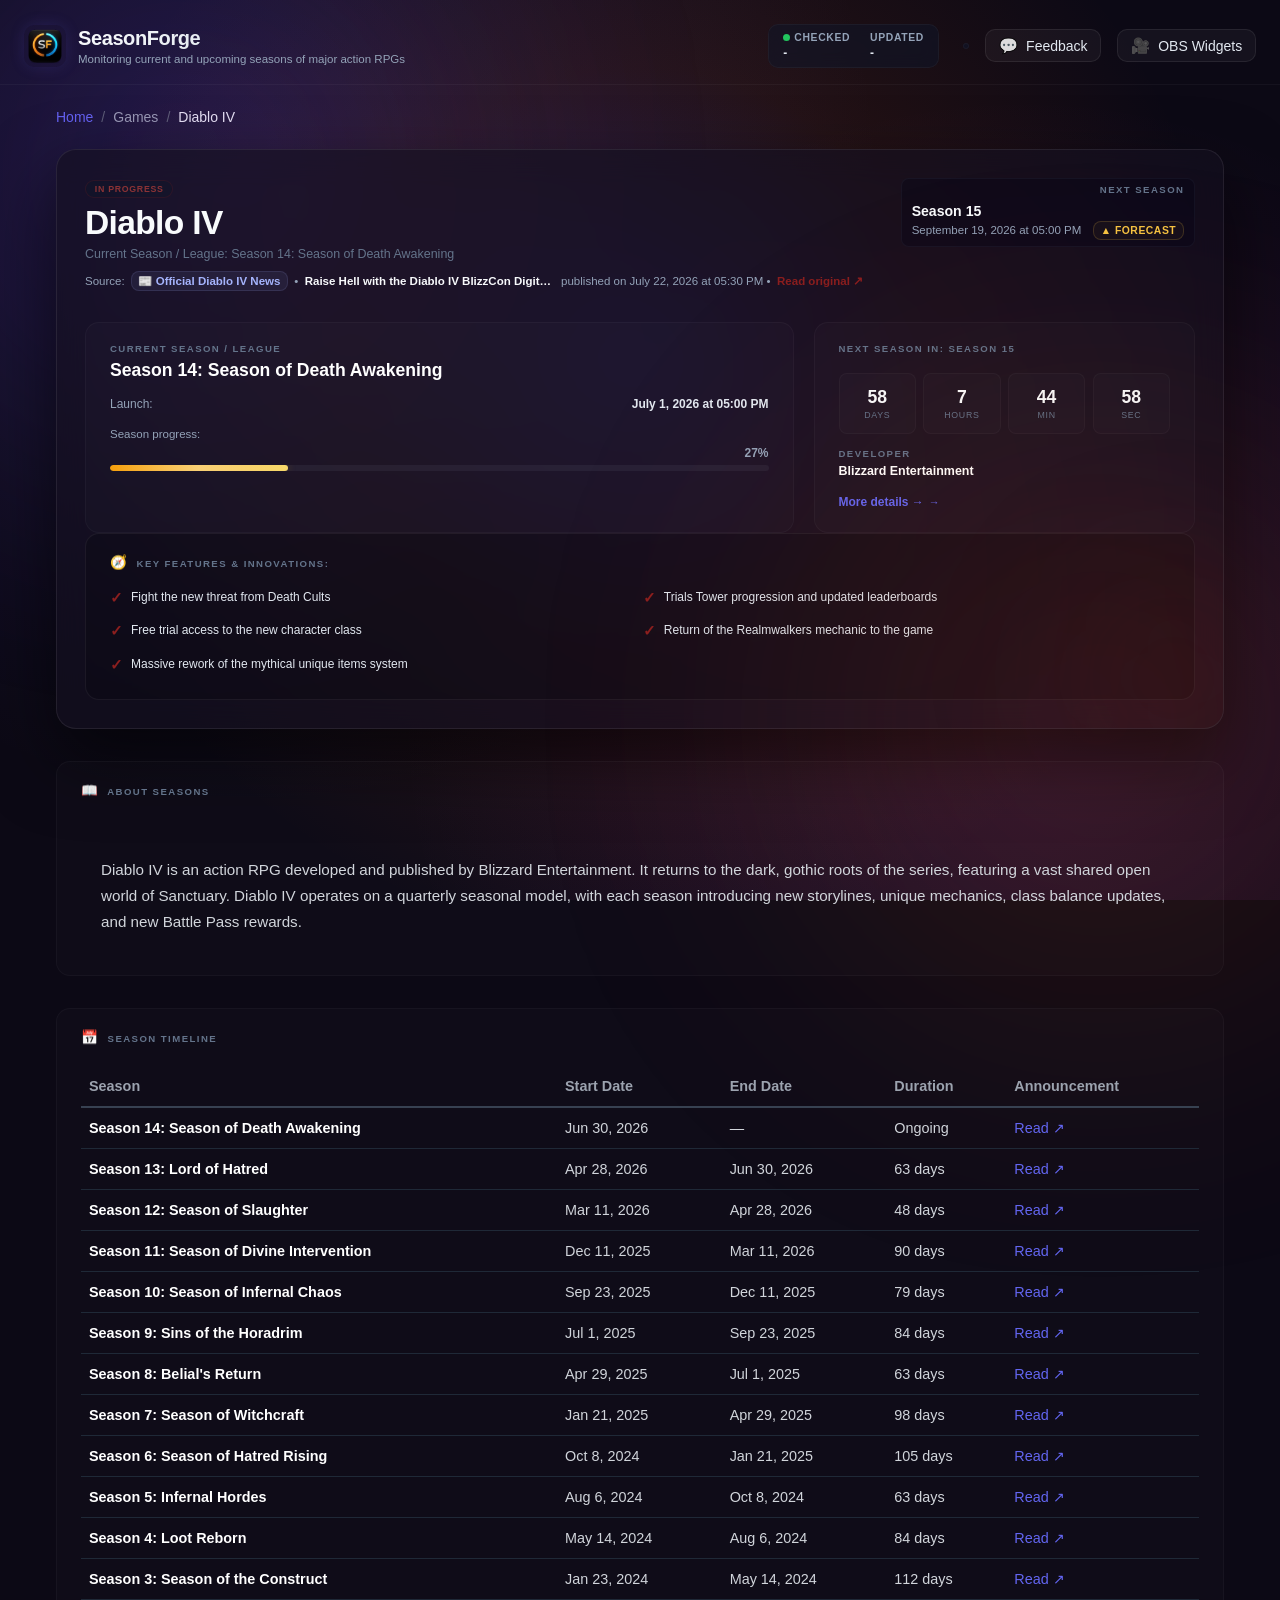
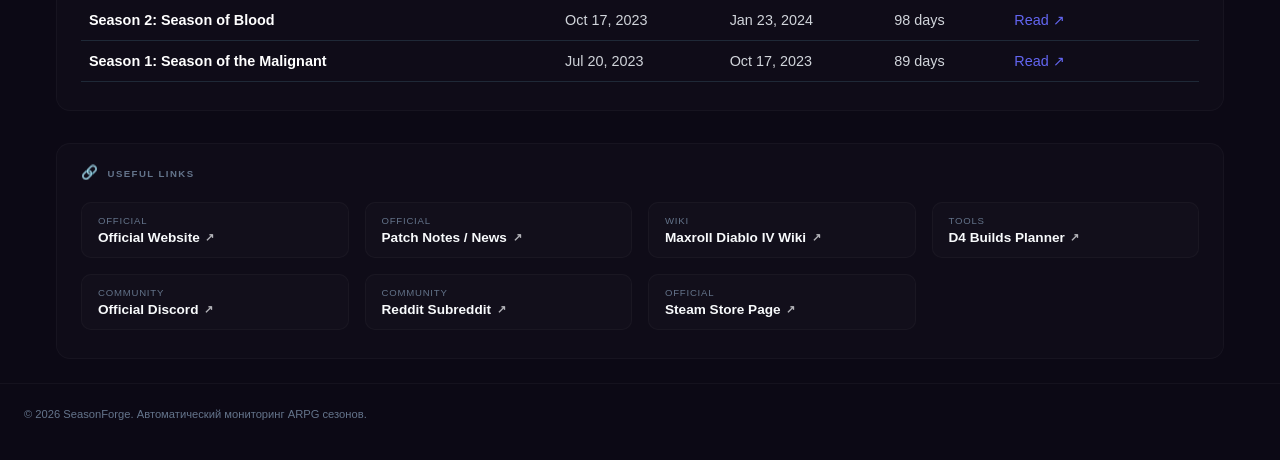
==== commit 1bfd08fc: "chore: auto-update seasons data and cache [skip ci]" ====
--- a/games/diablo-iv/index.html
+++ b/games/diablo-iv/index.html
@@ -150,7 +150,7 @@
           
       <p class="game-card__source-info">
         Source: <span class="game-card__source-badge">📰 Official Diablo IV News</span> • 
-        <span class="game-card__source-title" title="Raise Hell with the Diablo IV BlizzCon Digital Bundle">Raise Hell with the Diablo IV BlizzCon Digital Bundle</span> published on July 22, 2026 at 08:30 PM • 
+        <span class="game-card__source-title" title="Raise Hell with the Diablo IV BlizzCon Digital Bundle">Raise Hell with the Diablo IV BlizzCon Digital Bundle</span> published on July 22, 2026 at 05:30 PM • 
         <a href="https://news.blizzard.com/en-us/article/24271884/raise-hell-with-the-diablo-iv-blizzcon-digital-bundle" target="_blank" class="game-card__source-link">Read original ↗</a>
       </p>
     
@@ -160,7 +160,7 @@
           <div class="game-card__next-season-title">
             <strong>Season 15</strong>
           </div>
-          <p class="game-card__next-season-date">September 19, 2026 at 08:00 PM <span class="verification-badge verification-badge--estimated" title="This date is calculated by an algorithm based on historical cycles and is not an official announcement" style="margin-left: 0.5rem; cursor: help; vertical-align: middle;">▲ Forecast</span></p>
+          <p class="game-card__next-season-date">September 19, 2026 at 05:00 PM <span class="verification-badge verification-badge--estimated" title="This date is calculated by an algorithm based on historical cycles and is not an official announcement" style="margin-left: 0.5rem; cursor: help; vertical-align: middle;">▲ Forecast</span></p>
         </div>
       </div>
 
@@ -172,7 +172,7 @@
           </h3>
           <div class="game-card__meta-row">
             <span>Launch:</span>
-            <span>July 1, 2026 at 08:00 PM</span>
+            <span>July 1, 2026 at 05:00 PM</span>
           </div>
 
           <div class="game-card__progress-block">
@@ -199,9 +199,9 @@
           
       <div class="game-card__countdown">
         <div class="game-card__countdown-item"><strong data-countdown="days">58</strong><span>days</span></div>
-        <div class="game-card__countdown-item"><strong data-countdown="hours">16</strong><span>hours</span></div>
-        <div class="game-card__countdown-item"><strong data-countdown="minutes">12</strong><span>min</span></div>
-        <div class="game-card__countdown-item"><strong data-countdown="seconds">4</strong><span>sec</span></div>
+        <div class="game-card__countdown-item"><strong data-countdown="hours">7</strong><span>hours</span></div>
+        <div class="game-card__countdown-item"><strong data-countdown="minutes">44</strong><span>min</span></div>
+        <div class="game-card__countdown-item"><strong data-countdown="seconds">58</strong><span>sec</span></div>
       </div>
     
           <div class="game-card__developer">
